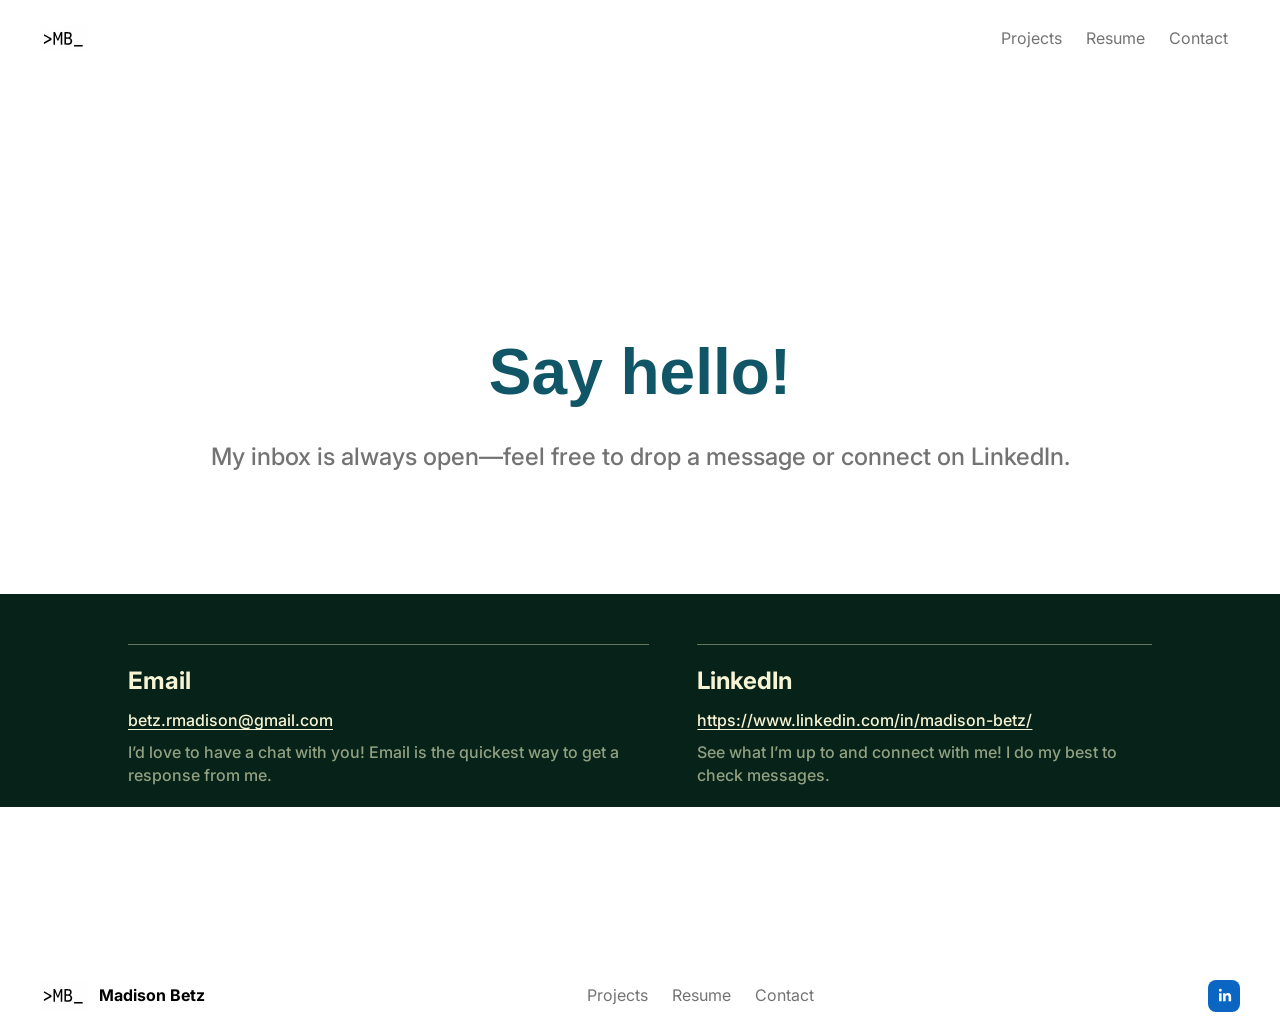
==== pages/contact.html @ 214e99af "clean up, functional site" ====
<!DOCTYPE html>
<html lang="en">

<head>
    <meta charset="UTF-8">
    <meta name="viewport" content="width=device-width, initial-scale=1.0">
    <meta name="description" content="Madison Betz contact information and LinkedIn profile.">
    <title>Madison Betz | Contact</title>
    <link href="https://fonts.googleapis.com/css?family=Inter&display=swap" rel="stylesheet">
    <link rel="stylesheet" href="../css/styles.css">
</head>

<body>
    <div id="site-header"></div>
    <script src="../components/site-header.js"></script>
    <div class="contact-287">

        <div class="container-294">
            <div class="hero-295">
                <div class="text-296">
                    <p class="text-297"><span class="text-rgb-16-86-102">Say hello!</span></p>
                    <p class="text-298"><span class="text-black">My inbox is always open—feel free to drop a message or
                            connect on LinkedIn.</span></p>
                </div>
            </div>

            <div class="text-row-299">
                <div class="text-block-300">
                    <div class="text-block-1-301">
                        <p class="text-302"><span class="text-rgb-247-244-213">Email</span></p>
                        <div class="contact-link-block">
                            <a href="mailto:betz.rmadison@gmail.com"
                                class="contact-link text-rgb-247-244-213">betz.rmadison@gmail.com</a>
                            <p class="contact-supporting-copy text-rgb-191-203-164">I’d love to have a chat with you!
                                Email is the quickest way to get a response from me.</p>
                        </div>
                    </div>

                    <div class="text-block-2-304">
                        <p class="text-305"><span class="text-rgb-247-244-213">LinkedIn</span></p>
                        <div class="contact-link-block">
                            <a href="https://www.linkedin.com/in/madison-betz/" target="_blank" rel="noreferrer"
                                class="contact-link text-rgb-247-244-213">https://www.linkedin.com/in/madison-betz/</a>
                            <p class="contact-supporting-copy text-rgb-191-203-164">See what I’m up to and connect with
                                me! I do my best to check messages.</p>
                        </div>
                    </div>
                </div>
            </div>


        </div>
    </div>
    <div id="site-footer"></div>
    <script src="../components/site-footer.js"></script>
</body>

</html>
---- css/styles.css ----
:root {
  --font-family-inter: 'Inter', sans-serif;
  --font-family-instrument-sans: 'Segoe UI', 'Helvetica Neue', Arial, sans-serif;
  --text-black: rgba(0, 0, 0, 0.550000011920929);
  --text-rgb-16-86-102: rgba(16, 86, 102, 1);
  --text-rgb-247-244-213: rgba(247, 244, 213, 1);
  --text-rgb-191-203-164: rgba(191, 203, 164, 0.75);
  --text-rgb-7-34-24: rgba(7, 34, 24, 0.75);
}

.site-header {
  display: flex;
  align-items: center;
  justify-content: space-between;
  width: min(1200px, calc(100% - 32px));
  margin: 0 auto;
  padding-top: 24px;
  padding-bottom: 8px;
}

.logo-link,
.brand-link,
.site-footer-brand {
  text-decoration: none;
  display: inline-flex;
  align-items: center;
}

.header-logo,
.brand-logo {
  width: 47px;
  height: 30px;
  object-fit: contain;
  display: block;
}

.site-nav,
.site-footer-nav {
  display: flex;
  align-items: center;
  gap: 24px;
  margin-right: 12px;
}

.site-nav a,
.site-footer-nav a,
.site-footer-brand {
  text-decoration: none;
  color: var(--text-black);
  font-family: var(--font-family-inter);
  font-size: 16px;
  line-height: 1.45;
}

.site-footer {
  width: 100%;
  padding: 18px 0;
}

.site-footer-inner {
  display: flex;
  align-items: center;
  justify-content: space-between;
  gap: 24px;
  width: min(1200px, calc(100% - 32px));
  margin: 0 auto;
}

.site-footer-brand {
  gap: 12px;
  font-weight: 700;
  color: #000000;
}

.site-footer-brand span {
  color: #000000;
  font-weight: 700;
}

.social-link {
  display: inline-flex;
  align-items: center;
  justify-content: center;
  width: 32px;
  height: 32px;
  border-radius: 8px;
  background: #0a66c2;
  overflow: hidden;
}

.social-link svg {
  width: 22px;
  height: 22px;
  display: block;
}

.text-black {
  color: var(--text-black);
}

.text-rgb-16-86-102 {
  color: var(--text-rgb-16-86-102);
}

.text-rgb-247-244-213 {
  color: var(--text-rgb-247-244-213);
}

.text-rgb-191-203-164 {
  color: var(--text-rgb-191-203-164);
}

.text-rgb-7-34-24 {
  color: var(--text-rgb-7-34-24);
}

/* CSS Reset */
* {
  margin: 0;
  padding: 0;
  box-sizing: border-box;
}

body {
  width: 100%;
  min-height: 100vh;
  overflow-x: hidden;
}

img {
  max-width: 100%;
  height: auto;
}

/* Prototype Links */
a.prototype-link {
  text-decoration: none;
  color: inherit;
  display: contents;
}

.logo-3 {
  flex-grow: 0;
  flex-shrink: 1;
  flex-basis: auto;
  width: 100%;
  height: auto;
}

.text-5 {
  flex-grow: 0;
  flex-shrink: 1;
  flex-basis: auto;
  text-align: center;
  font-family: var(--font-family-inter);
  font-weight: 500;
  font-size: 16px;
  letter-spacing: -0.5%;
  line-height: 145.00000476837158%;
  text-decoration: none;
  text-transform: none;
  color: var(--text-black);
}

.text-6 {
  flex-grow: 0;
  flex-shrink: 1;
  flex-basis: auto;
  text-align: center;
  font-family: var(--font-family-inter);
  font-weight: 500;
  font-size: 16px;
  letter-spacing: -0.5%;
  line-height: 145.00000476837158%;
  text-decoration: none;
  text-transform: none;
  color: var(--text-black);
}

.text-7 {
  flex-grow: 0;
  flex-shrink: 1;
  flex-basis: auto;
  text-align: center;
  font-family: var(--font-family-inter);
  font-weight: 500;
  font-size: 16px;
  letter-spacing: -0.5%;
  line-height: 145.00000476837158%;
  text-decoration: none;
  text-transform: none;
  color: var(--text-black);
}

.nav-4 {
  display: flex;
  flex-direction: row;
  justify-content: flex-start;
  align-items: center;
  gap: 32px;
  padding: 0px;
  flex-grow: 0;
  flex-shrink: 1;
  flex-basis: auto;
}

.header-1-2 {
  display: flex;
  flex-direction: row;
  justify-content: space-between;
  align-items: center;
  gap: 16px;
  padding: 24px 64px 24px 64px;
  flex-grow: 0;
  flex-shrink: 1;
  width: 100%;
}

.text-11 {
  flex-grow: 0;
  flex-shrink: 1;
  flex-basis: auto;
  text-align: center;
  font-family: var(--font-family-instrument-sans);
  font-weight: 700;
  font-size: 64px;
  letter-spacing: -2.5%;
  line-height: 110.00000238418579%;
  text-decoration: none;
  text-transform: none;
  color: var(--text-rgb-16-86-102);
}

.text-12 {
  flex-grow: 0;
  flex-shrink: 1;
  flex-basis: auto;
  text-align: center;
  font-family: var(--font-family-inter);
  font-weight: 500;
  font-size: 18px;
  letter-spacing: -0.5%;
  line-height: 145.00000476837158%;
  text-decoration: none;
  text-transform: none;
  color: var(--text-black);
}

.header-10 {
  display: flex;
  flex-direction: column;
  justify-content: flex-start;
  align-items: center;
  gap: 16px;
  padding: 0px;
  flex-grow: 0;
  flex-shrink: 1;
  flex-basis: auto;
}

.header-9 {
  display: flex;
  flex-direction: column;
  justify-content: center;
  align-items: center;
  gap: 32px;
  padding: 80px 240px 80px 240px;
  flex-grow: 0;
  flex-shrink: 1;
  flex-basis: auto;
}

.image-14 {
  flex-grow: 1;
  flex-shrink: 1;
  flex-basis: auto;
  border-radius: 16px;
  width: 100%;
  height: auto;
}

.image-13 {
  display: flex;
  flex-direction: row;
  justify-content: center;
  align-items: flex-start;
  padding: 0px 240px 40px 240px;
  flex-grow: 0;
  flex-shrink: 1;
  width: 100%;
}

.text-18 {
  flex-grow: 0;
  flex-shrink: 1;
  flex-basis: auto;
  text-align: left;
  font-family: var(--font-family-inter);
  font-weight: 700;
  font-size: 18px;
  letter-spacing: -0.5%;
  line-height: 145.00000476837158%;
  text-decoration: none;
  text-transform: none;
  color: var(--text-black);
}

.text-19 {
  flex-grow: 0;
  flex-shrink: 1;
  flex-basis: auto;
  text-align: left;
  font-family: var(--font-family-inter);
  font-weight: 500;
  font-size: 18px;
  line-height: 100%;
  text-decoration: none;
  text-transform: none;
  color: var(--text-black);
}

.text-block-17 {
  display: flex;
  flex-direction: column;
  justify-content: flex-start;
  align-items: flex-start;
  gap: 8px;
  padding: 0px;
  flex-grow: 1;
  flex-shrink: 1;
  flex-basis: auto;
  min-width: 324px;
}

.project-2-16 {
  display: flex;
  flex-direction: row;
  justify-content: flex-start;
  align-items: flex-start;
  padding: 0px;
  flex-grow: 0;
  flex-shrink: 1;
  width: 62.5%;
}

.text-22 {
  flex-grow: 0;
  flex-shrink: 1;
  flex-basis: auto;
  text-align: left;
  font-family: var(--font-family-inter);
  font-weight: 700;
  font-size: 18px;
  letter-spacing: -0.5%;
  line-height: 145.00000476837158%;
  text-decoration: none;
  text-transform: none;
  color: var(--text-black);
}

.text-23 {
  flex-grow: 0;
  flex-shrink: 1;
  flex-basis: auto;
  text-align: left;
  font-family: var(--font-family-inter);
  font-weight: 500;
  font-size: 18px;
  line-height: 100%;
  text-decoration: none;
  text-transform: none;
  color: var(--text-black);
}

.text-block-21 {
  display: flex;
  flex-direction: column;
  justify-content: flex-start;
  align-items: flex-start;
  gap: 8px;
  padding: 0px;
  flex-grow: 1;
  flex-shrink: 1;
  flex-basis: auto;
  min-width: 324px;
}

.project-3-20 {
  display: flex;
  flex-direction: row;
  justify-content: flex-start;
  align-items: flex-start;
  padding: 0px;
  flex-grow: 0;
  flex-shrink: 1;
  width: 62.5%;
}

.experience-15 {
  display: flex;
  flex-direction: column;
  justify-content: flex-start;
  align-items: center;
  gap: 20px;
  padding: 0px 240px 120px 240px;
  flex-grow: 0;
  flex-shrink: 1;
  width: 100%;
}

.text-27 {
  flex-grow: 0;
  flex-shrink: 1;
  flex-basis: auto;
  text-align: left;
  font-family: var(--font-family-inter);
  font-weight: 700;
  font-size: 24px;
  letter-spacing: -2%;
  line-height: 120.00000476837158%;
  text-decoration: none;
  text-transform: none;
  color: var(--text-black);
}

.text-28 {
  flex-grow: 0;
  flex-shrink: 1;
  flex-basis: auto;
  text-align: left;
  font-family: var(--font-family-inter);
  font-weight: 500;
  font-size: 18px;
  letter-spacing: -0.5%;
  line-height: 145.00000476837158%;
  text-decoration: none;
  text-transform: none;
  color: var(--text-black);
}

.paragraph-26 {
  display: flex;
  flex-direction: column;
  justify-content: flex-start;
  align-items: flex-start;
  gap: 16px;
  padding: 0px;
  flex-grow: 0;
  flex-shrink: 1;
  flex-basis: auto;
}

.text-30 {
  flex-grow: 0;
  flex-shrink: 1;
  flex-basis: auto;
  text-align: left;
  font-family: var(--font-family-inter);
  font-weight: 700;
  font-size: 24px;
  letter-spacing: -2%;
  line-height: 120.00000476837158%;
  text-decoration: none;
  text-transform: none;
  color: var(--text-black);
}

.text-31 {
  flex-grow: 0;
  flex-shrink: 1;
  flex-basis: auto;
  text-align: left;
  font-family: var(--font-family-inter);
  font-weight: 500;
  font-size: 18px;
  letter-spacing: -0.5%;
  line-height: 145.00000476837158%;
  text-decoration: none;
  text-transform: none;
  color: var(--text-black);
}

.paragraph-29 {
  display: flex;
  flex-direction: column;
  justify-content: flex-start;
  align-items: flex-start;
  gap: 16px;
  padding: 0px;
  flex-grow: 0;
  flex-shrink: 1;
  flex-basis: auto;
}

.text-33 {
  flex-grow: 0;
  flex-shrink: 1;
  flex-basis: auto;
  text-align: left;
  font-family: var(--font-family-inter);
  font-weight: 700;
  font-size: 24px;
  letter-spacing: -2%;
  line-height: 120.00000476837158%;
  text-decoration: none;
  text-transform: none;
  color: var(--text-black);
}

.text-34 {
  flex-grow: 0;
  flex-shrink: 1;
  flex-basis: auto;
  text-align: left;
  font-family: var(--font-family-inter);
  font-weight: 500;
  font-size: 18px;
  letter-spacing: -0.5%;
  line-height: 145.00000476837158%;
  text-decoration: none;
  text-transform: none;
  color: var(--text-black);
}

.paragraph-32 {
  display: flex;
  flex-direction: column;
  justify-content: flex-start;
  align-items: flex-start;
  gap: 16px;
  padding: 0px;
  flex-grow: 0;
  flex-shrink: 1;
  flex-basis: auto;
}

.wrapper-25 {
  display: flex;
  flex-direction: column;
  justify-content: flex-start;
  align-items: flex-start;
  gap: 48px;
  padding: 0px;
  flex-grow: 1;
  flex-shrink: 1;
  flex-basis: auto;
}

.text-block-1-24 {
  display: flex;
  flex-direction: row;
  justify-content: center;
  align-items: flex-start;
  padding: 20px 240px 80px 240px;
  flex-grow: 0;
  flex-shrink: 1;
  width: 100%;
}

.image-3-38 {
  flex-grow: 0;
  flex-shrink: 1;
  flex-basis: auto;
  width: 100%;
  height: auto;
}

.text-39 {
  flex-grow: 0;
  flex-shrink: 1;
  flex-basis: auto;
  text-align: center;
  font-family: var(--font-family-inter);
  font-weight: 700;
  font-size: 20px;
  letter-spacing: -2%;
  line-height: 145.00000476837158%;
  text-decoration: none;
  text-transform: none;
  color: var(--text-black);
}

.company-37 {
  display: flex;
  flex-direction: row;
  justify-content: flex-start;
  align-items: center;
  gap: 8px;
  padding: 0px;
  flex-grow: 0;
  flex-shrink: 1;
  flex-basis: auto;
}

.text-41 {
  flex-grow: 0;
  flex-shrink: 1;
  flex-basis: auto;
  text-align: left;
  font-family: var(--font-family-inter);
  font-weight: 500;
  font-size: 16px;
  letter-spacing: -0.5%;
  line-height: 145.00000476837158%;
  text-decoration: none;
  text-transform: none;
  color: var(--text-black);
}

.text-42 {
  flex-grow: 0;
  flex-shrink: 1;
  flex-basis: auto;
  text-align: left;
  font-family: var(--font-family-inter);
  font-weight: 500;
  font-size: 16px;
  letter-spacing: -0.5%;
  line-height: 145.00000476837158%;
  text-decoration: none;
  text-transform: none;
  color: var(--text-black);
}

.text-43 {
  flex-grow: 0;
  flex-shrink: 1;
  flex-basis: auto;
  text-align: left;
  font-family: var(--font-family-inter);
  font-weight: 500;
  font-size: 16px;
  letter-spacing: -0.5%;
  line-height: 145.00000476837158%;
  text-decoration: none;
  text-transform: none;
  color: var(--text-black);
}

.nav-40 {
  display: flex;
  flex-direction: row;
  justify-content: flex-start;
  align-items: flex-start;
  gap: 32px;
  padding: 0px;
  flex-grow: 0;
  flex-shrink: 1;
  flex-basis: auto;
}

.text-36 {
  display: flex;
  flex-direction: row;
  justify-content: center;
  align-items: center;
  gap: 32px;
  padding: 0px;
  flex-grow: 0;
  flex-shrink: 1;
  flex-basis: auto;
}

.vector-46 {
  flex-grow: 0;
  flex-shrink: 1;
  flex-basis: auto;
  border: none;
  outline: none;
}

.social-link-2-45 {
  flex-grow: 0;
  flex-shrink: 1;
  flex-basis: auto;
}

.social-links-44 {
  display: flex;
  flex-direction: row;
  justify-content: flex-start;
  align-items: center;
  gap: 24px;
  padding: 0px;
  flex-grow: 0;
  flex-shrink: 1;
  flex-basis: auto;
}

.footer-1-35 {
  display: flex;
  flex-direction: row;
  justify-content: space-between;
  align-items: center;
  gap: 120px;
  padding: 64px;
  flex-grow: 0;
  flex-shrink: 1;
  width: 100%;
  border-top: 1px solid rgba(0, 0, 0, 0.10000000149011612);
}

.container-8 {
  display: flex;
  flex-direction: column;
  justify-content: flex-start;
  align-items: flex-start;
  padding: 0px;
  flex-grow: 0;
  flex-shrink: 1;
  flex-basis: auto;
  background-color: rgba(255, 255, 255, 1);
}

.pixel-park-1 {
  @media (max-width: 1440px) {
    .pixel-park-1 {
      padding-left: 24px;
      padding-right: 24px;
    }
  }

  @media (max-width: 768px) {
    .pixel-park-1 {
      padding-left: 16px;
      padding-right: 16px;
    }
  }

  display: flex;
  flex-direction: column;
  justify-content: center;
  align-items: center;
  padding: 0px;
  width: 100%;
  min-height: 100vh;
  margin: 0 auto;
  max-width: 1280px;
  flex-grow: 0;
  flex-shrink: 1;
  flex-basis: auto;
  background-color: rgba(255, 255, 255, 1);
}

.logo-49 {
  flex-grow: 0;
  flex-shrink: 1;
  flex-basis: auto;
  width: 100%;
  height: auto;
}

.text-51 {
  flex-grow: 0;
  flex-shrink: 1;
  flex-basis: auto;
  text-align: center;
  font-family: var(--font-family-inter);
  font-weight: 500;
  font-size: 16px;
  letter-spacing: -0.5%;
  line-height: 145.00000476837158%;
  text-decoration: none;
  text-transform: none;
  color: var(--text-black);
}

.text-52 {
  flex-grow: 0;
  flex-shrink: 1;
  flex-basis: auto;
  text-align: center;
  font-family: var(--font-family-inter);
  font-weight: 500;
  font-size: 16px;
  letter-spacing: -0.5%;
  line-height: 145.00000476837158%;
  text-decoration: none;
  text-transform: none;
  color: var(--text-black);
}

.text-53 {
  flex-grow: 0;
  flex-shrink: 1;
  flex-basis: auto;
  text-align: center;
  font-family: var(--font-family-inter);
  font-weight: 500;
  font-size: 16px;
  letter-spacing: -0.5%;
  line-height: 145.00000476837158%;
  text-decoration: none;
  text-transform: none;
  color: var(--text-black);
}

.nav-50 {
  display: flex;
  flex-direction: row;
  justify-content: flex-start;
  align-items: center;
  gap: 32px;
  padding: 0px;
  flex-grow: 0;
  flex-shrink: 1;
  flex-basis: auto;
}

.header-1-48 {
  display: flex;
  flex-direction: row;
  justify-content: space-between;
  align-items: center;
  gap: 16px;
  padding: 24px 64px 24px 64px;
  flex-grow: 0;
  flex-shrink: 1;
  width: 100%;
}

.text-57 {
  flex-grow: 0;
  flex-shrink: 1;
  flex-basis: auto;
  text-align: center;
  font-family: var(--font-family-instrument-sans);
  font-weight: 700;
  font-size: 64px;
  letter-spacing: -2.5%;
  line-height: 110.00000238418579%;
  text-decoration: none;
  text-transform: none;
  color: var(--text-rgb-16-86-102);
}

.text-58 {
  flex-grow: 0;
  flex-shrink: 1;
  flex-basis: auto;
  text-align: center;
  font-family: var(--font-family-inter);
  font-weight: 500;
  font-size: 18px;
  letter-spacing: -0.5%;
  line-height: 145.00000476837158%;
  text-decoration: none;
  text-transform: none;
  color: var(--text-black);
}

.header-56 {
  display: flex;
  flex-direction: column;
  justify-content: flex-start;
  align-items: center;
  gap: 16px;
  padding: 0px;
  flex-grow: 0;
  flex-shrink: 1;
  flex-basis: auto;
}

.header-55 {
  display: flex;
  flex-direction: column;
  justify-content: center;
  align-items: center;
  gap: 32px;
  padding: 80px 240px 80px 240px;
  flex-grow: 0;
  flex-shrink: 1;
  flex-basis: auto;
}

.image-60 {
  flex-grow: 1;
  flex-shrink: 1;
  flex-basis: auto;
  border-radius: 16px;
  width: 100%;
  height: auto;
}

.image-59 {
  display: flex;
  flex-direction: row;
  justify-content: center;
  align-items: flex-start;
  padding: 0px 240px 40px 240px;
  flex-grow: 0;
  flex-shrink: 1;
  width: 100%;
}

.text-64 {
  flex-grow: 0;
  flex-shrink: 1;
  flex-basis: auto;
  text-align: left;
  font-family: var(--font-family-inter);
  font-weight: 700;
  font-size: 18px;
  letter-spacing: -0.5%;
  line-height: 145.00000476837158%;
  text-decoration: none;
  text-transform: none;
  color: var(--text-black);
}

.text-65 {
  flex-grow: 0;
  flex-shrink: 1;
  flex-basis: auto;
  text-align: left;
  font-family: var(--font-family-inter);
  font-weight: 500;
  font-size: 18px;
  line-height: 100%;
  text-decoration: none;
  text-transform: none;
  color: var(--text-black);
}

.text-block-63 {
  display: flex;
  flex-direction: column;
  justify-content: flex-start;
  align-items: flex-start;
  gap: 8px;
  padding: 0px;
  flex-grow: 1;
  flex-shrink: 1;
  flex-basis: auto;
  min-width: 324px;
}

.project-2-62 {
  display: flex;
  flex-direction: row;
  justify-content: flex-start;
  align-items: flex-start;
  padding: 0px;
  flex-grow: 0;
  flex-shrink: 1;
  width: 62.5%;
}

.text-68 {
  flex-grow: 0;
  flex-shrink: 1;
  flex-basis: auto;
  text-align: left;
  font-family: var(--font-family-inter);
  font-weight: 700;
  font-size: 18px;
  letter-spacing: -0.5%;
  line-height: 145.00000476837158%;
  text-decoration: none;
  text-transform: none;
  color: var(--text-black);
}

.text-69 {
  flex-grow: 0;
  flex-shrink: 1;
  flex-basis: auto;
  text-align: left;
  font-family: var(--font-family-inter);
  font-weight: 500;
  font-size: 18px;
  line-height: 100%;
  text-decoration: underline;
  text-transform: none;
  color: var(--text-black);
}

.text-block-67 {
  display: flex;
  flex-direction: column;
  justify-content: flex-start;
  align-items: flex-start;
  gap: 8px;
  padding: 0px;
  flex-grow: 1;
  flex-shrink: 1;
  flex-basis: auto;
  min-width: 324px;
}

.project-3-66 {
  display: flex;
  flex-direction: row;
  justify-content: flex-start;
  align-items: flex-start;
  padding: 0px;
  flex-grow: 0;
  flex-shrink: 1;
  width: 62.5%;
}

.experience-61 {
  display: flex;
  flex-direction: column;
  justify-content: flex-start;
  align-items: center;
  gap: 20px;
  padding: 0px 240px 120px 240px;
  flex-grow: 0;
  flex-shrink: 1;
  width: 100%;
}

.text-73 {
  flex-grow: 0;
  flex-shrink: 1;
  flex-basis: auto;
  text-align: left;
  font-family: var(--font-family-inter);
  font-weight: 700;
  font-size: 24px;
  letter-spacing: -2%;
  line-height: 120.00000476837158%;
  text-decoration: none;
  text-transform: none;
  color: var(--text-black);
}

.text-74 {
  flex-grow: 0;
  flex-shrink: 1;
  flex-basis: auto;
  text-align: left;
  font-family: var(--font-family-inter);
  font-weight: 500;
  font-size: 18px;
  letter-spacing: -0.5%;
  line-height: 145.00000476837158%;
  text-decoration: none;
  text-transform: none;
  color: var(--text-black);
}

.paragraph-72 {
  display: flex;
  flex-direction: column;
  justify-content: flex-start;
  align-items: flex-start;
  gap: 16px;
  padding: 0px;
  flex-grow: 0;
  flex-shrink: 1;
  flex-basis: auto;
}

.text-76 {
  flex-grow: 0;
  flex-shrink: 1;
  flex-basis: auto;
  text-align: left;
  font-family: var(--font-family-inter);
  font-weight: 700;
  font-size: 24px;
  letter-spacing: -2%;
  line-height: 120.00000476837158%;
  text-decoration: none;
  text-transform: none;
  color: var(--text-black);
}

.text-77 {
  flex-grow: 0;
  flex-shrink: 1;
  flex-basis: auto;
  text-align: left;
  font-family: var(--font-family-inter);
  font-weight: 500;
  font-size: 18px;
  letter-spacing: -0.5%;
  line-height: 145.00000476837158%;
  text-decoration: none;
  text-transform: none;
  color: var(--text-black);
}

.paragraph-75 {
  display: flex;
  flex-direction: column;
  justify-content: flex-start;
  align-items: flex-start;
  gap: 16px;
  padding: 0px;
  flex-grow: 0;
  flex-shrink: 1;
  flex-basis: auto;
}

.text-79 {
  flex-grow: 0;
  flex-shrink: 1;
  flex-basis: auto;
  text-align: left;
  font-family: var(--font-family-inter);
  font-weight: 700;
  font-size: 24px;
  letter-spacing: -2%;
  line-height: 120.00000476837158%;
  text-decoration: none;
  text-transform: none;
  color: var(--text-black);
}

.text-80 {
  flex-grow: 0;
  flex-shrink: 1;
  flex-basis: auto;
  text-align: left;
  font-family: var(--font-family-inter);
  font-weight: 500;
  font-size: 18px;
  letter-spacing: -0.5%;
  line-height: 145.00000476837158%;
  text-decoration: none;
  text-transform: none;
  color: var(--text-black);
}

.paragraph-78 {
  display: flex;
  flex-direction: column;
  justify-content: flex-start;
  align-items: flex-start;
  gap: 16px;
  padding: 0px;
  flex-grow: 0;
  flex-shrink: 1;
  flex-basis: auto;
}

.wrapper-71 {
  display: flex;
  flex-direction: column;
  justify-content: flex-start;
  align-items: flex-start;
  gap: 48px;
  padding: 0px;
  flex-grow: 1;
  flex-shrink: 1;
  flex-basis: auto;
}

.text-block-1-70 {
  display: flex;
  flex-direction: row;
  justify-content: center;
  align-items: flex-start;
  padding: 20px 240px 80px 240px;
  flex-grow: 0;
  flex-shrink: 1;
  width: 100%;
}

.image-3-84 {
  flex-grow: 0;
  flex-shrink: 1;
  flex-basis: auto;
  width: 100%;
  height: auto;
}

.text-85 {
  flex-grow: 0;
  flex-shrink: 1;
  flex-basis: auto;
  text-align: center;
  font-family: var(--font-family-inter);
  font-weight: 700;
  font-size: 20px;
  letter-spacing: -2%;
  line-height: 145.00000476837158%;
  text-decoration: none;
  text-transform: none;
  color: var(--text-black);
}

.company-83 {
  display: flex;
  flex-direction: row;
  justify-content: flex-start;
  align-items: center;
  gap: 8px;
  padding: 0px;
  flex-grow: 0;
  flex-shrink: 1;
  flex-basis: auto;
}

.text-87 {
  flex-grow: 0;
  flex-shrink: 1;
  flex-basis: auto;
  text-align: left;
  font-family: var(--font-family-inter);
  font-weight: 500;
  font-size: 16px;
  letter-spacing: -0.5%;
  line-height: 145.00000476837158%;
  text-decoration: none;
  text-transform: none;
  color: var(--text-black);
}

.text-88 {
  flex-grow: 0;
  flex-shrink: 1;
  flex-basis: auto;
  text-align: left;
  font-family: var(--font-family-inter);
  font-weight: 500;
  font-size: 16px;
  letter-spacing: -0.5%;
  line-height: 145.00000476837158%;
  text-decoration: none;
  text-transform: none;
  color: var(--text-black);
}

.text-89 {
  flex-grow: 0;
  flex-shrink: 1;
  flex-basis: auto;
  text-align: left;
  font-family: var(--font-family-inter);
  font-weight: 500;
  font-size: 16px;
  letter-spacing: -0.5%;
  line-height: 145.00000476837158%;
  text-decoration: none;
  text-transform: none;
  color: var(--text-black);
}

.nav-86 {
  display: flex;
  flex-direction: row;
  justify-content: flex-start;
  align-items: flex-start;
  gap: 32px;
  padding: 0px;
  flex-grow: 0;
  flex-shrink: 1;
  flex-basis: auto;
}

.text-82 {
  display: flex;
  flex-direction: row;
  justify-content: center;
  align-items: center;
  gap: 32px;
  padding: 0px;
  flex-grow: 0;
  flex-shrink: 1;
  flex-basis: auto;
}

.vector-92 {
  flex-grow: 0;
  flex-shrink: 1;
  flex-basis: auto;
  border: none;
  outline: none;
}

.social-link-2-91 {
  flex-grow: 0;
  flex-shrink: 1;
  flex-basis: auto;
}

.social-links-90 {
  display: flex;
  flex-direction: row;
  justify-content: flex-start;
  align-items: center;
  gap: 24px;
  padding: 0px;
  flex-grow: 0;
  flex-shrink: 1;
  flex-basis: auto;
}

.footer-1-81 {
  display: flex;
  flex-direction: row;
  justify-content: space-between;
  align-items: center;
  gap: 120px;
  padding: 64px;
  flex-grow: 0;
  flex-shrink: 1;
  width: 100%;
  border-top: 1px solid rgba(0, 0, 0, 0.10000000149011612);
}

.container-54 {
  display: flex;
  flex-direction: column;
  justify-content: flex-start;
  align-items: flex-start;
  padding: 0px;
  flex-grow: 0;
  flex-shrink: 1;
  flex-basis: auto;
  background-color: rgba(255, 255, 255, 1);
}

.pac-man-47 {
  @media (max-width: 1440px) {
    .pac-man-47 {
      padding-left: 24px;
      padding-right: 24px;
    }
  }

  @media (max-width: 768px) {
    .pac-man-47 {
      padding-left: 16px;
      padding-right: 16px;
    }
  }

  display: flex;
  flex-direction: column;
  justify-content: center;
  align-items: center;
  padding: 0px;
  width: 100%;
  min-height: 100vh;
  margin: 0 auto;
  max-width: 1280px;
  flex-grow: 0;
  flex-shrink: 1;
  flex-basis: auto;
  background-color: rgba(255, 255, 255, 1);
}

.logo-96 {
  flex-grow: 0;
  flex-shrink: 1;
  flex-basis: auto;
  width: 100%;
  height: auto;
}

.text-98 {
  flex-grow: 0;
  flex-shrink: 1;
  flex-basis: auto;
  text-align: center;
  font-family: var(--font-family-inter);
  font-weight: 500;
  font-size: 16px;
  letter-spacing: -0.5%;
  line-height: 145.00000476837158%;
  text-decoration: none;
  text-transform: none;
  color: var(--text-black);
}

.text-99 {
  flex-grow: 0;
  flex-shrink: 1;
  flex-basis: auto;
  text-align: center;
  font-family: var(--font-family-inter);
  font-weight: 500;
  font-size: 16px;
  letter-spacing: -0.5%;
  line-height: 145.00000476837158%;
  text-decoration: none;
  text-transform: none;
  color: var(--text-black);
}

.text-100 {
  flex-grow: 0;
  flex-shrink: 1;
  flex-basis: auto;
  text-align: center;
  font-family: var(--font-family-inter);
  font-weight: 500;
  font-size: 16px;
  letter-spacing: -0.5%;
  line-height: 145.00000476837158%;
  text-decoration: none;
  text-transform: none;
  color: var(--text-black);
}

.nav-97 {
  display: flex;
  flex-direction: row;
  justify-content: flex-start;
  align-items: center;
  gap: 32px;
  padding: 0px;
  flex-grow: 0;
  flex-shrink: 1;
  flex-basis: auto;
}

.header-1-95 {
  display: flex;
  flex-direction: row;
  justify-content: space-between;
  align-items: center;
  gap: 16px;
  padding: 24px 64px 24px 64px;
  flex-grow: 0;
  flex-shrink: 1;
  width: 100%;
}

.text-103 {
  flex-grow: 0;
  flex-shrink: 1;
  flex-basis: auto;
  text-align: center;
  font-family: var(--font-family-instrument-sans);
  font-weight: 700;
  font-size: 64px;
  letter-spacing: -2.5%;
  line-height: 110.00000238418579%;
  text-decoration: none;
  text-transform: none;
  color: var(--text-rgb-16-86-102);
}

.text-104 {
  flex-grow: 0;
  flex-shrink: 1;
  flex-basis: auto;
  text-align: center;
  font-family: var(--font-family-inter);
  font-weight: 500;
  font-size: 18px;
  letter-spacing: -0.5%;
  line-height: 145.00000476837158%;
  text-decoration: none;
  text-transform: none;
  color: var(--text-black);
}

.header-102 {
  display: flex;
  flex-direction: column;
  justify-content: flex-start;
  align-items: center;
  gap: 16px;
  padding: 0px;
  flex-grow: 0;
  flex-shrink: 1;
  flex-basis: auto;
}

.header-101 {
  display: flex;
  flex-direction: column;
  justify-content: center;
  align-items: center;
  gap: 32px;
  padding: 80px 240px 80px 240px;
  flex-grow: 0;
  flex-shrink: 1;
  flex-basis: auto;
}

.image-106 {
  flex-grow: 1;
  flex-shrink: 1;
  flex-basis: auto;
  border-radius: 16px;
  width: 100%;
  height: auto;
}

.image-105 {
  display: flex;
  flex-direction: row;
  justify-content: center;
  align-items: flex-start;
  padding: 0px 240px 40px 240px;
  flex-grow: 0;
  flex-shrink: 1;
  width: 100%;
}

.text-110 {
  flex-grow: 0;
  flex-shrink: 1;
  flex-basis: auto;
  text-align: left;
  font-family: var(--font-family-inter);
  font-weight: 700;
  font-size: 18px;
  letter-spacing: -0.5%;
  line-height: 145.00000476837158%;
  text-decoration: none;
  text-transform: none;
  color: var(--text-black);
}

.text-111 {
  flex-grow: 0;
  flex-shrink: 1;
  flex-basis: auto;
  text-align: left;
  font-family: var(--font-family-inter);
  font-weight: 500;
  font-size: 18px;
  line-height: 100%;
  text-decoration: none;
  text-transform: none;
  color: var(--text-black);
}

.text-block-109 {
  display: flex;
  flex-direction: column;
  justify-content: flex-start;
  align-items: flex-start;
  gap: 8px;
  padding: 0px;
  flex-grow: 1;
  flex-shrink: 1;
  flex-basis: auto;
  min-width: 324px;
}

.project-2-108 {
  display: flex;
  flex-direction: row;
  justify-content: flex-start;
  align-items: flex-start;
  padding: 0px;
  flex-grow: 0;
  flex-shrink: 1;
  width: 62.5%;
}

.text-114 {
  flex-grow: 0;
  flex-shrink: 1;
  flex-basis: auto;
  text-align: left;
  font-family: var(--font-family-inter);
  font-weight: 700;
  font-size: 18px;
  letter-spacing: -0.5%;
  line-height: 145.00000476837158%;
  text-decoration: none;
  text-transform: none;
  color: var(--text-black);
}

.text-115 {
  flex-grow: 0;
  flex-shrink: 1;
  flex-basis: auto;
  text-align: left;
  font-family: var(--font-family-inter);
  font-weight: 500;
  font-size: 18px;
  line-height: 100%;
  text-decoration: none;
  text-transform: none;
  color: var(--text-black);
}

.text-block-113 {
  display: flex;
  flex-direction: column;
  justify-content: flex-start;
  align-items: flex-start;
  gap: 8px;
  padding: 0px;
  flex-grow: 1;
  flex-shrink: 1;
  flex-basis: auto;
  min-width: 324px;
}

.project-3-112 {
  display: flex;
  flex-direction: row;
  justify-content: flex-start;
  align-items: flex-start;
  padding: 0px;
  flex-grow: 0;
  flex-shrink: 1;
  width: 62.5%;
}

.experience-107 {
  display: flex;
  flex-direction: column;
  justify-content: flex-start;
  align-items: center;
  gap: 20px;
  padding: 0px 240px 120px 240px;
  flex-grow: 0;
  flex-shrink: 1;
  width: 100%;
}

.text-117 {
  flex-grow: 0;
  flex-shrink: 1;
  flex-basis: auto;
  text-align: center;
  font-family: var(--font-family-inter);
  font-weight: 700;
  font-size: 48px;
  letter-spacing: -2%;
  line-height: 129.99999523162842%;
  text-decoration: none;
  text-transform: none;
  color: var(--text-black);
}

.quote-116 {
  display: flex;
  flex-direction: column;
  justify-content: center;
  align-items: center;
  gap: 48px;
  padding: 80px 240px 80px 240px;
  flex-grow: 0;
  flex-shrink: 1;
  width: 100%;
}

.text-121 {
  flex-grow: 0;
  flex-shrink: 1;
  flex-basis: auto;
  text-align: left;
  font-family: var(--font-family-inter);
  font-weight: 700;
  font-size: 24px;
  letter-spacing: -2%;
  line-height: 120.00000476837158%;
  text-decoration: none;
  text-transform: none;
  color: var(--text-black);
}

.text-122 {
  flex-grow: 0;
  flex-shrink: 1;
  flex-basis: auto;
  text-align: left;
  font-family: var(--font-family-inter);
  font-weight: 500;
  font-size: 18px;
  letter-spacing: -0.5%;
  line-height: 145.00000476837158%;
  text-decoration: none;
  text-transform: none;
  color: var(--text-black);
}

.paragraph-120 {
  display: flex;
  flex-direction: column;
  justify-content: flex-start;
  align-items: flex-start;
  gap: 16px;
  padding: 0px;
  flex-grow: 0;
  flex-shrink: 1;
  flex-basis: auto;
}

.text-124 {
  flex-grow: 0;
  flex-shrink: 1;
  flex-basis: auto;
  text-align: left;
  font-family: var(--font-family-inter);
  font-weight: 700;
  font-size: 24px;
  letter-spacing: -2%;
  line-height: 120.00000476837158%;
  text-decoration: none;
  text-transform: none;
  color: var(--text-black);
}

.text-125 {
  flex-grow: 0;
  flex-shrink: 1;
  flex-basis: auto;
  text-align: left;
  font-family: var(--font-family-inter);
  font-weight: 500;
  font-size: 18px;
  letter-spacing: -0.5%;
  line-height: 145.00000476837158%;
  text-decoration: none;
  text-transform: none;
  color: var(--text-black);
}

.paragraph-123 {
  display: flex;
  flex-direction: column;
  justify-content: flex-start;
  align-items: flex-start;
  gap: 16px;
  padding: 0px;
  flex-grow: 0;
  flex-shrink: 1;
  flex-basis: auto;
}

.text-127 {
  flex-grow: 0;
  flex-shrink: 1;
  flex-basis: auto;
  text-align: left;
  font-family: var(--font-family-inter);
  font-weight: 700;
  font-size: 24px;
  letter-spacing: -2%;
  line-height: 120.00000476837158%;
  text-decoration: none;
  text-transform: none;
  color: var(--text-black);
}

.text-128 {
  flex-grow: 0;
  flex-shrink: 1;
  flex-basis: auto;
  text-align: left;
  font-family: var(--font-family-inter);
  font-weight: 500;
  font-size: 18px;
  letter-spacing: -0.5%;
  line-height: 145.00000476837158%;
  text-decoration: none;
  text-transform: none;
  color: var(--text-black);
}

.paragraph-126 {
  display: flex;
  flex-direction: column;
  justify-content: flex-start;
  align-items: flex-start;
  gap: 16px;
  padding: 0px;
  flex-grow: 0;
  flex-shrink: 1;
  flex-basis: auto;
}

.wrapper-119 {
  display: flex;
  flex-direction: column;
  justify-content: flex-start;
  align-items: flex-start;
  gap: 48px;
  padding: 0px;
  flex-grow: 1;
  flex-shrink: 1;
  flex-basis: auto;
}

.text-block-1-118 {
  display: flex;
  flex-direction: row;
  justify-content: center;
  align-items: flex-start;
  padding: 20px 240px 80px 240px;
  flex-grow: 0;
  flex-shrink: 1;
  width: 100%;
}

.image-3-132 {
  flex-grow: 0;
  flex-shrink: 1;
  flex-basis: auto;
  width: 100%;
  height: auto;
}

.text-133 {
  flex-grow: 0;
  flex-shrink: 1;
  flex-basis: auto;
  text-align: center;
  font-family: var(--font-family-inter);
  font-weight: 700;
  font-size: 20px;
  letter-spacing: -2%;
  line-height: 145.00000476837158%;
  text-decoration: none;
  text-transform: none;
  color: var(--text-black);
}

.company-131 {
  display: flex;
  flex-direction: row;
  justify-content: flex-start;
  align-items: center;
  gap: 8px;
  padding: 0px;
  flex-grow: 0;
  flex-shrink: 1;
  flex-basis: auto;
}

.text-135 {
  flex-grow: 0;
  flex-shrink: 1;
  flex-basis: auto;
  text-align: left;
  font-family: var(--font-family-inter);
  font-weight: 500;
  font-size: 16px;
  letter-spacing: -0.5%;
  line-height: 145.00000476837158%;
  text-decoration: none;
  text-transform: none;
  color: var(--text-black);
}

.text-136 {
  flex-grow: 0;
  flex-shrink: 1;
  flex-basis: auto;
  text-align: left;
  font-family: var(--font-family-inter);
  font-weight: 500;
  font-size: 16px;
  letter-spacing: -0.5%;
  line-height: 145.00000476837158%;
  text-decoration: none;
  text-transform: none;
  color: var(--text-black);
}

.text-137 {
  flex-grow: 0;
  flex-shrink: 1;
  flex-basis: auto;
  text-align: left;
  font-family: var(--font-family-inter);
  font-weight: 500;
  font-size: 16px;
  letter-spacing: -0.5%;
  line-height: 145.00000476837158%;
  text-decoration: none;
  text-transform: none;
  color: var(--text-black);
}

.nav-134 {
  display: flex;
  flex-direction: row;
  justify-content: flex-start;
  align-items: flex-start;
  gap: 32px;
  padding: 0px;
  flex-grow: 0;
  flex-shrink: 1;
  flex-basis: auto;
}

.text-130 {
  display: flex;
  flex-direction: row;
  justify-content: center;
  align-items: center;
  gap: 32px;
  padding: 0px;
  flex-grow: 0;
  flex-shrink: 1;
  flex-basis: auto;
}

.vector-140 {
  flex-grow: 0;
  flex-shrink: 1;
  flex-basis: auto;
  border: none;
  outline: none;
}

.social-link-2-139 {
  flex-grow: 0;
  flex-shrink: 1;
  flex-basis: auto;
}

.social-links-138 {
  display: flex;
  flex-direction: row;
  justify-content: flex-start;
  align-items: center;
  gap: 24px;
  padding: 0px;
  flex-grow: 0;
  flex-shrink: 1;
  flex-basis: auto;
}

.footer-1-129 {
  display: flex;
  flex-direction: row;
  justify-content: space-between;
  align-items: center;
  gap: 120px;
  padding: 64px;
  flex-grow: 0;
  flex-shrink: 1;
  width: 100%;
  border-top: 1px solid rgba(0, 0, 0, 0.10000000149011612);
}

.container-94 {
  display: flex;
  flex-direction: column;
  justify-content: flex-start;
  align-items: flex-start;
  padding: 0px;
  flex-grow: 0;
  flex-shrink: 1;
  flex-basis: auto;
  background-color: rgba(255, 255, 255, 1);
}

.rcas-93 {
  @media (max-width: 1440px) {
    .rcas-93 {
      padding-left: 24px;
      padding-right: 24px;
    }
  }

  @media (max-width: 768px) {
    .rcas-93 {
      padding-left: 16px;
      padding-right: 16px;
    }
  }

  display: flex;
  flex-direction: column;
  justify-content: center;
  align-items: center;
  padding: 0px;
  width: 100%;
  min-height: 100vh;
  margin: 0 auto;
  max-width: 1280px;
  flex-grow: 0;
  flex-shrink: 1;
  flex-basis: auto;
  background-color: rgba(255, 255, 255, 1);
}

.logo-144 {
  flex-grow: 0;
  flex-shrink: 1;
  flex-basis: auto;
  width: 100%;
  height: auto;
}

.text-146 {
  flex-grow: 0;
  flex-shrink: 1;
  flex-basis: auto;
  text-align: center;
  font-family: var(--font-family-inter);
  font-weight: 500;
  font-size: 16px;
  letter-spacing: -0.5%;
  line-height: 145.00000476837158%;
  text-decoration: none;
  text-transform: none;
  color: var(--text-black);
}

.text-147 {
  flex-grow: 0;
  flex-shrink: 1;
  flex-basis: auto;
  text-align: center;
  font-family: var(--font-family-inter);
  font-weight: 500;
  font-size: 16px;
  letter-spacing: -0.5%;
  line-height: 145.00000476837158%;
  text-decoration: none;
  text-transform: none;
  color: var(--text-black);
}

.text-148 {
  flex-grow: 0;
  flex-shrink: 1;
  flex-basis: auto;
  text-align: center;
  font-family: var(--font-family-inter);
  font-weight: 500;
  font-size: 16px;
  letter-spacing: -0.5%;
  line-height: 145.00000476837158%;
  text-decoration: none;
  text-transform: none;
  color: var(--text-black);
}

.nav-145 {
  display: flex;
  flex-direction: row;
  justify-content: flex-start;
  align-items: center;
  gap: 32px;
  padding: 0px;
  flex-grow: 0;
  flex-shrink: 1;
  flex-basis: auto;
}

.header-1-143 {
  display: flex;
  flex-direction: row;
  justify-content: space-between;
  align-items: center;
  gap: 16px;
  padding: 24px 64px 24px 64px;
  flex-grow: 0;
  flex-shrink: 1;
  width: 100%;
}

.text-151 {
  flex-grow: 0;
  flex-shrink: 1;
  flex-basis: auto;
  text-align: center;
  font-family: var(--font-family-instrument-sans);
  font-weight: 700;
  font-size: 64px;
  letter-spacing: -2.5%;
  line-height: 110.00000238418579%;
  text-decoration: none;
  text-transform: none;
  color: var(--text-rgb-16-86-102);
}

.text-152 {
  flex-grow: 0;
  flex-shrink: 1;
  flex-basis: auto;
  text-align: center;
  font-family: var(--font-family-inter);
  font-weight: 500;
  font-size: 18px;
  letter-spacing: -0.5%;
  line-height: 145.00000476837158%;
  text-decoration: none;
  text-transform: none;
  color: var(--text-black);
}

.header-150 {
  display: flex;
  flex-direction: column;
  justify-content: flex-start;
  align-items: center;
  gap: 16px;
  padding: 0px;
  flex-grow: 0;
  flex-shrink: 1;
  flex-basis: auto;
}

.header-149 {
  display: flex;
  flex-direction: column;
  justify-content: center;
  align-items: center;
  gap: 32px;
  padding: 80px 240px 80px 240px;
  flex-grow: 0;
  flex-shrink: 1;
  flex-basis: auto;
}

.image-154 {
  flex-grow: 1;
  flex-shrink: 1;
  flex-basis: auto;
  border-radius: 16px;
  width: 100%;
  height: auto;
}

.image-153 {
  display: flex;
  flex-direction: row;
  justify-content: center;
  align-items: flex-start;
  padding: 0px 240px 40px 240px;
  flex-grow: 0;
  flex-shrink: 1;
  width: 100%;
}

.text-158 {
  flex-grow: 0;
  flex-shrink: 1;
  flex-basis: auto;
  text-align: left;
  font-family: var(--font-family-inter);
  font-weight: 700;
  font-size: 18px;
  letter-spacing: -0.5%;
  line-height: 145.00000476837158%;
  text-decoration: none;
  text-transform: none;
  color: var(--text-black);
}

.text-159 {
  flex-grow: 0;
  flex-shrink: 1;
  flex-basis: auto;
  text-align: left;
  font-family: var(--font-family-inter);
  font-weight: 500;
  font-size: 18px;
  line-height: 100%;
  text-decoration: none;
  text-transform: none;
  color: var(--text-black);
}

.text-block-157 {
  display: flex;
  flex-direction: column;
  justify-content: flex-start;
  align-items: flex-start;
  gap: 8px;
  padding: 0px;
  flex-grow: 1;
  flex-shrink: 1;
  flex-basis: auto;
  min-width: 324px;
}

.project-2-156 {
  display: flex;
  flex-direction: row;
  justify-content: flex-start;
  align-items: flex-start;
  padding: 0px;
  flex-grow: 0;
  flex-shrink: 1;
  width: 62.5%;
}

.text-162 {
  flex-grow: 0;
  flex-shrink: 1;
  flex-basis: auto;
  text-align: left;
  font-family: var(--font-family-inter);
  font-weight: 700;
  font-size: 18px;
  letter-spacing: -0.5%;
  line-height: 145.00000476837158%;
  text-decoration: none;
  text-transform: none;
  color: var(--text-black);
}

.text-163 {
  flex-grow: 0;
  flex-shrink: 1;
  flex-basis: auto;
  text-align: left;
  font-family: var(--font-family-inter);
  font-weight: 500;
  font-size: 18px;
  line-height: 100%;
  text-decoration: none;
  text-transform: none;
  color: var(--text-black);
}

.text-block-161 {
  display: flex;
  flex-direction: column;
  justify-content: flex-start;
  align-items: flex-start;
  gap: 8px;
  padding: 0px;
  flex-grow: 1;
  flex-shrink: 1;
  flex-basis: auto;
  min-width: 324px;
}

.project-3-160 {
  display: flex;
  flex-direction: row;
  justify-content: flex-start;
  align-items: flex-start;
  padding: 0px;
  flex-grow: 0;
  flex-shrink: 1;
  width: 62.5%;
}

.experience-155 {
  display: flex;
  flex-direction: column;
  justify-content: flex-start;
  align-items: center;
  gap: 20px;
  padding: 0px 240px 120px 240px;
  flex-grow: 0;
  flex-shrink: 1;
  width: 100%;
}

.text-167 {
  flex-grow: 0;
  flex-shrink: 1;
  flex-basis: auto;
  text-align: left;
  font-family: var(--font-family-inter);
  font-weight: 700;
  font-size: 24px;
  letter-spacing: -2%;
  line-height: 120.00000476837158%;
  text-decoration: none;
  text-transform: none;
  color: var(--text-black);
}

.text-168 {
  flex-grow: 0;
  flex-shrink: 1;
  flex-basis: auto;
  text-align: left;
  font-family: var(--font-family-inter);
  font-weight: 500;
  font-size: 18px;
  letter-spacing: -0.5%;
  line-height: 145.00000476837158%;
  text-decoration: none;
  text-transform: none;
  color: var(--text-black);
}

.paragraph-166 {
  display: flex;
  flex-direction: column;
  justify-content: flex-start;
  align-items: flex-start;
  gap: 16px;
  padding: 0px;
  flex-grow: 0;
  flex-shrink: 1;
  flex-basis: auto;
}

.text-170 {
  flex-grow: 0;
  flex-shrink: 1;
  flex-basis: auto;
  text-align: left;
  font-family: var(--font-family-inter);
  font-weight: 700;
  font-size: 24px;
  letter-spacing: -2%;
  line-height: 120.00000476837158%;
  text-decoration: none;
  text-transform: none;
  color: var(--text-black);
}

.text-171 {
  flex-grow: 0;
  flex-shrink: 1;
  flex-basis: auto;
  text-align: left;
  font-family: var(--font-family-inter);
  font-weight: 500;
  font-size: 18px;
  letter-spacing: -0.5%;
  line-height: 145.00000476837158%;
  text-decoration: none;
  text-transform: none;
  color: var(--text-black);
}

.paragraph-169 {
  display: flex;
  flex-direction: column;
  justify-content: flex-start;
  align-items: flex-start;
  gap: 16px;
  padding: 0px;
  flex-grow: 0;
  flex-shrink: 1;
  flex-basis: auto;
}

.wrapper-165 {
  display: flex;
  flex-direction: column;
  justify-content: flex-start;
  align-items: flex-start;
  gap: 48px;
  padding: 0px;
  flex-grow: 1;
  flex-shrink: 1;
  flex-basis: auto;
}

.text-block-1-164 {
  display: flex;
  flex-direction: row;
  justify-content: center;
  align-items: flex-start;
  padding: 40px 240px 80px 240px;
  flex-grow: 0;
  flex-shrink: 1;
  width: 100%;
}

.image-3-175 {
  flex-grow: 0;
  flex-shrink: 1;
  flex-basis: auto;
  width: 100%;
  height: auto;
}

.text-176 {
  flex-grow: 0;
  flex-shrink: 1;
  flex-basis: auto;
  text-align: center;
  font-family: var(--font-family-inter);
  font-weight: 700;
  font-size: 20px;
  letter-spacing: -2%;
  line-height: 145.00000476837158%;
  text-decoration: none;
  text-transform: none;
  color: var(--text-black);
}

.company-174 {
  display: flex;
  flex-direction: row;
  justify-content: flex-start;
  align-items: center;
  gap: 8px;
  padding: 0px;
  flex-grow: 0;
  flex-shrink: 1;
  flex-basis: auto;
}

.text-178 {
  flex-grow: 0;
  flex-shrink: 1;
  flex-basis: auto;
  text-align: left;
  font-family: var(--font-family-inter);
  font-weight: 500;
  font-size: 16px;
  letter-spacing: -0.5%;
  line-height: 145.00000476837158%;
  text-decoration: none;
  text-transform: none;
  color: var(--text-black);
}

.text-179 {
  flex-grow: 0;
  flex-shrink: 1;
  flex-basis: auto;
  text-align: left;
  font-family: var(--font-family-inter);
  font-weight: 500;
  font-size: 16px;
  letter-spacing: -0.5%;
  line-height: 145.00000476837158%;
  text-decoration: none;
  text-transform: none;
  color: var(--text-black);
}

.text-180 {
  flex-grow: 0;
  flex-shrink: 1;
  flex-basis: auto;
  text-align: left;
  font-family: var(--font-family-inter);
  font-weight: 500;
  font-size: 16px;
  letter-spacing: -0.5%;
  line-height: 145.00000476837158%;
  text-decoration: none;
  text-transform: none;
  color: var(--text-black);
}

.nav-177 {
  display: flex;
  flex-direction: row;
  justify-content: flex-start;
  align-items: flex-start;
  gap: 32px;
  padding: 0px;
  flex-grow: 0;
  flex-shrink: 1;
  flex-basis: auto;
}

.text-173 {
  display: flex;
  flex-direction: row;
  justify-content: center;
  align-items: center;
  gap: 32px;
  padding: 0px;
  flex-grow: 0;
  flex-shrink: 1;
  flex-basis: auto;
}

.vector-183 {
  flex-grow: 0;
  flex-shrink: 1;
  flex-basis: auto;
  border: none;
  outline: none;
}

.social-link-2-182 {
  flex-grow: 0;
  flex-shrink: 1;
  flex-basis: auto;
}

.social-links-181 {
  display: flex;
  flex-direction: row;
  justify-content: flex-start;
  align-items: center;
  gap: 24px;
  padding: 0px;
  flex-grow: 0;
  flex-shrink: 1;
  flex-basis: auto;
}

.footer-1-172 {
  display: flex;
  flex-direction: row;
  justify-content: space-between;
  align-items: center;
  gap: 120px;
  padding: 64px;
  flex-grow: 0;
  flex-shrink: 1;
  width: 100%;
  border-top: 1px solid rgba(0, 0, 0, 0.10000000149011612);
}

.container-142 {
  display: flex;
  flex-direction: column;
  justify-content: flex-start;
  align-items: flex-start;
  padding: 0px;
  flex-grow: 0;
  flex-shrink: 1;
  flex-basis: auto;
  background-color: rgba(255, 255, 255, 1);
}

.tapco-141 {
  @media (max-width: 1440px) {
    .tapco-141 {
      padding-left: 24px;
      padding-right: 24px;
    }
  }

  @media (max-width: 768px) {
    .tapco-141 {
      padding-left: 16px;
      padding-right: 16px;
    }
  }

  display: flex;
  flex-direction: column;
  justify-content: center;
  align-items: center;
  padding: 0px;
  width: 100%;
  min-height: 100vh;
  margin: 0 auto;
  max-width: 1280px;
  flex-grow: 0;
  flex-shrink: 1;
  flex-basis: auto;
  background-color: rgba(255, 255, 255, 1);
}

.logo-186 {
  flex-grow: 0;
  flex-shrink: 1;
  flex-basis: auto;
  width: 100%;
  height: auto;
}

.text-188 {
  flex-grow: 0;
  flex-shrink: 1;
  flex-basis: auto;
  text-align: center;
  font-family: var(--font-family-inter);
  font-weight: 500;
  font-size: 16px;
  letter-spacing: -0.5%;
  line-height: 145.00000476837158%;
  text-decoration: none;
  text-transform: none;
  color: var(--text-black);
}

.text-189 {
  flex-grow: 0;
  flex-shrink: 1;
  flex-basis: auto;
  text-align: center;
  font-family: var(--font-family-inter);
  font-weight: 500;
  font-size: 16px;
  letter-spacing: -0.5%;
  line-height: 145.00000476837158%;
  text-decoration: none;
  text-transform: none;
  color: var(--text-black);
}

.text-190 {
  flex-grow: 0;
  flex-shrink: 1;
  flex-basis: auto;
  text-align: center;
  font-family: var(--font-family-inter);
  font-weight: 500;
  font-size: 16px;
  letter-spacing: -0.5%;
  line-height: 145.00000476837158%;
  text-decoration: none;
  text-transform: none;
  color: var(--text-black);
}

.nav-187 {
  display: flex;
  flex-direction: row;
  justify-content: flex-start;
  align-items: center;
  gap: 32px;
  padding: 0px;
  flex-grow: 0;
  flex-shrink: 1;
  flex-basis: auto;
}

.header-1-185 {
  display: flex;
  flex-direction: row;
  justify-content: space-between;
  align-items: center;
  gap: 16px;
  padding: 24px 64px 24px 64px;
  flex-grow: 0;
  flex-shrink: 1;
  width: 100%;
}

.text-193 {
  flex-grow: 0;
  flex-shrink: 1;
  flex-basis: auto;
  text-align: left;
  font-family: var(--font-family-instrument-sans);
  font-weight: 700;
  font-size: 64px;
  letter-spacing: -2.5%;
  line-height: 110.00000238418579%;
  text-decoration: none;
  text-transform: none;
  color: var(--text-rgb-16-86-102);
}

.header-192 {
  display: flex;
  flex-direction: column;
  justify-content: flex-start;
  align-items: flex-start;
  gap: 24px;
  padding: 120px 240px 64px 240px;
  flex-grow: 0;
  flex-shrink: 1;
  flex-basis: auto;
}

.text-195 {
  flex-grow: 0;
  flex-shrink: 1;
  flex-basis: auto;
  text-align: left;
  font-family: var(--font-family-inter);
  font-weight: 700;
  font-size: 24px;
  letter-spacing: -2%;
  line-height: 139.9999976158142%;
  text-decoration: none;
  text-transform: none;
  color: var(--text-black);
}

.text-198 {
  flex-grow: 0;
  flex-shrink: 1;
  flex-basis: auto;
  text-align: left;
  font-family: var(--font-family-inter);
  font-weight: 700;
  font-size: 18px;
  letter-spacing: -0.5%;
  line-height: 145.00000476837158%;
  text-decoration: none;
  text-transform: none;
  color: var(--text-black);
}

.text-199 {
  flex-grow: 0;
  flex-shrink: 1;
  flex-basis: auto;
  text-align: left;
  font-family: var(--font-family-inter);
  font-weight: 500;
  font-size: 18px;
  line-height: 100%;
  text-decoration: none;
  text-transform: none;
  color: var(--text-black);
}

.text-block-197 {
  display: flex;
  flex-direction: column;
  justify-content: flex-start;
  align-items: flex-start;
  gap: 8px;
  padding: 0px;
  flex-grow: 1;
  flex-shrink: 1;
  flex-basis: auto;
  min-width: 324px;
}

.project-1-196 {
  display: flex;
  flex-direction: row;
  justify-content: flex-start;
  align-items: flex-start;
  padding: 0px;
  flex-grow: 0;
  flex-shrink: 1;
  width: 62.5%;
}

.experience-194 {
  display: flex;
  flex-direction: column;
  justify-content: flex-start;
  align-items: center;
  gap: 20px;
  padding: 0px 240px 120px 240px;
  flex-grow: 0;
  flex-shrink: 1;
  width: 100%;
}

.text-201 {
  flex-grow: 0;
  flex-shrink: 1;
  flex-basis: auto;
  text-align: left;
  font-family: var(--font-family-inter);
  font-weight: 700;
  font-size: 24px;
  letter-spacing: -2%;
  line-height: 139.9999976158142%;
  text-decoration: none;
  text-transform: none;
  color: var(--text-black);
}

.text-204 {
  flex-grow: 0;
  flex-shrink: 1;
  flex-basis: auto;
  text-align: left;
  font-family: var(--font-family-inter);
  font-weight: 700;
  font-size: 18px;
  letter-spacing: -0.5%;
  line-height: 145.00000476837158%;
  text-decoration: none;
  text-transform: none;
  color: var(--text-black);
}

.text-205 {
  flex-grow: 0;
  flex-shrink: 1;
  flex-basis: auto;
  text-align: left;
  font-family: var(--font-family-inter);
  font-weight: 500;
  font-size: 18px;
  letter-spacing: -0.5%;
  line-height: 145.00000476837158%;
  text-decoration: none;
  text-transform: none;
  color: var(--text-black);
}

.text-block-203 {
  display: flex;
  flex-direction: column;
  justify-content: flex-start;
  align-items: flex-start;
  gap: 8px;
  padding: 0px;
  flex-grow: 1;
  flex-shrink: 1;
  flex-basis: auto;
  min-width: 324px;
}

.project-1-202 {
  display: flex;
  flex-direction: row;
  justify-content: flex-start;
  align-items: flex-start;
  padding: 0px;
  flex-grow: 0;
  flex-shrink: 1;
  width: 62.5%;
}

.text-208 {
  flex-grow: 0;
  flex-shrink: 1;
  flex-basis: auto;
  text-align: left;
  font-family: var(--font-family-inter);
  font-weight: 700;
  font-size: 18px;
  letter-spacing: -0.5%;
  line-height: 145.00000476837158%;
  text-decoration: none;
  text-transform: none;
  color: var(--text-black);
}

.text-209 {
  flex-grow: 0;
  flex-shrink: 1;
  flex-basis: auto;
  text-align: left;
  font-family: var(--font-family-inter);
  font-weight: 500;
  font-size: 18px;
  letter-spacing: -0.5%;
  line-height: 145.00000476837158%;
  text-decoration: none;
  text-transform: none;
  color: var(--text-black);
}

.text-block-207 {
  display: flex;
  flex-direction: column;
  justify-content: flex-start;
  align-items: flex-start;
  gap: 8px;
  padding: 0px;
  flex-grow: 1;
  flex-shrink: 1;
  flex-basis: auto;
  min-width: 324px;
}

.project-2-206 {
  display: flex;
  flex-direction: row;
  justify-content: flex-start;
  align-items: flex-start;
  padding: 0px;
  flex-grow: 0;
  flex-shrink: 1;
  width: 62.5%;
}

.text-212 {
  flex-grow: 0;
  flex-shrink: 1;
  flex-basis: auto;
  text-align: left;
  font-family: var(--font-family-inter);
  font-weight: 700;
  font-size: 18px;
  letter-spacing: -0.5%;
  line-height: 145.00000476837158%;
  text-decoration: none;
  text-transform: none;
  color: var(--text-black);
}

.text-213 {
  flex-grow: 0;
  flex-shrink: 1;
  flex-basis: auto;
  text-align: left;
  font-family: var(--font-family-inter);
  font-weight: 500;
  font-size: 18px;
  letter-spacing: -0.5%;
  line-height: 145.00000476837158%;
  text-decoration: none;
  text-transform: none;
  color: var(--text-black);
}

.text-block-211 {
  display: flex;
  flex-direction: column;
  justify-content: flex-start;
  align-items: flex-start;
  gap: 8px;
  padding: 0px;
  flex-grow: 1;
  flex-shrink: 1;
  flex-basis: auto;
  min-width: 324px;
}

.project-3-210 {
  display: flex;
  flex-direction: row;
  justify-content: flex-start;
  align-items: flex-start;
  padding: 0px;
  flex-grow: 0;
  flex-shrink: 1;
  width: 62.5%;
}

.experience-200 {
  display: flex;
  flex-direction: column;
  justify-content: flex-start;
  align-items: center;
  gap: 20px;
  padding: 0px 240px 20px 240px;
  flex-grow: 0;
  flex-shrink: 1;
  width: 100%;
}

.text-215 {
  flex-grow: 0;
  flex-shrink: 1;
  flex-basis: auto;
  text-align: left;
  font-family: var(--font-family-inter);
  font-weight: 700;
  font-size: 24px;
  letter-spacing: -2%;
  line-height: 139.9999976158142%;
  text-decoration: none;
  text-transform: none;
  color: var(--text-black);
}

.text-218 {
  flex-grow: 0;
  flex-shrink: 1;
  flex-basis: auto;
  text-align: left;
  font-family: var(--font-family-inter);
  font-weight: 500;
  font-size: 18px;
  letter-spacing: -0.5%;
  line-height: 145.00000476837158%;
  text-decoration: none;
  text-transform: none;
  color: var(--text-black);
}

.date-217 {
  display: flex;
  flex-direction: column;
  justify-content: flex-start;
  align-items: flex-start;
  gap: 10px;
  padding: 0px;
  flex-grow: 0;
  flex-shrink: 1;
  flex-basis: auto;
}

.text-220 {
  flex-grow: 0;
  flex-shrink: 1;
  flex-basis: auto;
  text-align: left;
  font-family: var(--font-family-inter);
  font-weight: 700;
  font-size: 18px;
  letter-spacing: -0.5%;
  line-height: 145.00000476837158%;
  text-decoration: none;
  text-transform: none;
  color: var(--text-black);
}

.text-221 {
  flex-grow: 0;
  flex-shrink: 1;
  flex-basis: auto;
  text-align: left;
  font-family: var(--font-family-inter);
  font-weight: 500;
  font-size: 18px;
  letter-spacing: -0.5%;
  line-height: 145.00000476837158%;
  text-decoration: none;
  text-transform: none;
  color: var(--text-black);
}

.text-block-219 {
  display: flex;
  flex-direction: column;
  justify-content: flex-start;
  align-items: flex-start;
  gap: 8px;
  padding: 0px;
  flex-grow: 0;
  flex-shrink: 1;
  width: 99%;
  min-width: 324px;
}

.project-1-216 {
  display: flex;
  flex-direction: column;
  justify-content: flex-start;
  align-items: flex-start;
  padding: 0px;
  flex-grow: 0;
  flex-shrink: 1;
  flex-basis: auto;
}

.text-224 {
  flex-grow: 0;
  flex-shrink: 1;
  flex-basis: auto;
  text-align: left;
  font-family: var(--font-family-inter);
  font-weight: 500;
  font-size: 18px;
  letter-spacing: -0.5%;
  line-height: 145.00000476837158%;
  text-decoration: none;
  text-transform: none;
  color: var(--text-black);
}

.date-223 {
  display: flex;
  flex-direction: column;
  justify-content: flex-start;
  align-items: flex-start;
  gap: 10px;
  padding: 0px;
  flex-grow: 0;
  flex-shrink: 1;
  flex-basis: auto;
}

.text-226 {
  flex-grow: 0;
  flex-shrink: 1;
  flex-basis: auto;
  text-align: left;
  font-family: var(--font-family-inter);
  font-weight: 700;
  font-size: 18px;
  letter-spacing: -0.5%;
  line-height: 145.00000476837158%;
  text-decoration: none;
  text-transform: none;
  color: var(--text-black);
}

.text-227 {
  flex-grow: 0;
  flex-shrink: 1;
  flex-basis: auto;
  text-align: left;
  font-family: var(--font-family-inter);
  font-weight: 500;
  font-size: 18px;
  letter-spacing: -0.5%;
  line-height: 145.00000476837158%;
  text-decoration: none;
  text-transform: none;
  color: var(--text-black);
}

.text-block-225 {
  display: flex;
  flex-direction: column;
  justify-content: flex-start;
  align-items: flex-start;
  gap: 8px;
  padding: 0px;
  flex-grow: 0;
  flex-shrink: 1;
  width: 99%;
  min-width: 324px;
}

.project-4-222 {
  display: flex;
  flex-direction: column;
  justify-content: flex-start;
  align-items: flex-start;
  padding: 0px;
  flex-grow: 0;
  flex-shrink: 1;
  width: 62.5%;
}

.text-230 {
  flex-grow: 0;
  flex-shrink: 1;
  flex-basis: auto;
  text-align: left;
  font-family: var(--font-family-inter);
  font-weight: 500;
  font-size: 18px;
  letter-spacing: -0.5%;
  line-height: 145.00000476837158%;
  text-decoration: none;
  text-transform: none;
  color: var(--text-black);
}

.date-229 {
  display: flex;
  flex-direction: column;
  justify-content: flex-start;
  align-items: flex-start;
  gap: 10px;
  padding: 0px;
  flex-grow: 0;
  flex-shrink: 1;
  flex-basis: auto;
}

.text-232 {
  flex-grow: 0;
  flex-shrink: 1;
  flex-basis: auto;
  text-align: left;
  font-family: var(--font-family-inter);
  font-weight: 700;
  font-size: 18px;
  letter-spacing: -0.5%;
  line-height: 145.00000476837158%;
  text-decoration: none;
  text-transform: none;
  color: var(--text-black);
}

.text-233 {
  flex-grow: 0;
  flex-shrink: 1;
  flex-basis: auto;
  text-align: left;
  font-family: var(--font-family-inter);
  font-weight: 500;
  font-size: 18px;
  letter-spacing: -0.5%;
  line-height: 145.00000476837158%;
  text-decoration: none;
  text-transform: none;
  color: var(--text-black);
}

.text-block-231 {
  display: flex;
  flex-direction: column;
  justify-content: flex-start;
  align-items: flex-start;
  gap: 8px;
  padding: 0px;
  flex-grow: 0;
  flex-shrink: 1;
  width: 99%;
  min-width: 324px;
}

.project-5-228 {
  display: flex;
  flex-direction: column;
  justify-content: flex-start;
  align-items: flex-start;
  padding: 0px;
  flex-grow: 0;
  flex-shrink: 1;
  flex-basis: auto;
}

.experience-214 {
  display: flex;
  flex-direction: column;
  justify-content: flex-start;
  align-items: center;
  gap: 30px;
  padding: 0px 240px 120px 240px;
  flex-grow: 0;
  flex-shrink: 1;
  width: 100%;
}

.text-235 {
  flex-grow: 0;
  flex-shrink: 1;
  flex-basis: auto;
  text-align: left;
  font-family: var(--font-family-inter);
  font-weight: 700;
  font-size: 24px;
  letter-spacing: -2%;
  line-height: 139.9999976158142%;
  text-decoration: none;
  text-transform: none;
  color: var(--text-black);
}

.text-239 {
  flex-grow: 0;
  flex-shrink: 1;
  flex-basis: auto;
  text-align: left;
  font-family: var(--font-family-inter);
  font-weight: 700;
  font-size: 18px;
  letter-spacing: -0.5%;
  line-height: 145.00000476837158%;
  text-decoration: none;
  text-transform: none;
  color: var(--text-black);
}

.text-240 {
  flex-grow: 0;
  flex-shrink: 1;
  flex-basis: auto;
  text-align: left;
  font-family: var(--font-family-inter);
  font-weight: 500;
  font-size: 18px;
  letter-spacing: -0.5%;
  line-height: 145.00000476837158%;
  text-decoration: none;
  text-transform: none;
  color: var(--text-black);
}

.text-block-238 {
  display: flex;
  flex-direction: column;
  justify-content: flex-start;
  align-items: flex-start;
  gap: 8px;
  padding: 0px;
  flex-grow: 0;
  flex-shrink: 1;
  flex-basis: auto;
  min-width: 324px;
}

.image-and-text-237 {
  display: flex;
  flex-direction: column;
  justify-content: flex-start;
  align-items: flex-start;
  gap: 32px;
  padding: 0px;
  flex-grow: 1;
  flex-shrink: 1;
  flex-basis: auto;
}

.project-1-236 {
  display: flex;
  flex-direction: row;
  justify-content: flex-start;
  align-items: flex-start;
  padding: 0px;
  flex-grow: 0;
  flex-shrink: 1;
  width: 62.5%;
}

.text-244 {
  flex-grow: 0;
  flex-shrink: 1;
  flex-basis: auto;
  text-align: left;
  font-family: var(--font-family-inter);
  font-weight: 700;
  font-size: 18px;
  letter-spacing: -0.5%;
  line-height: 145.00000476837158%;
  text-decoration: none;
  text-transform: none;
  color: var(--text-black);
}

.text-245 {
  flex-grow: 0;
  flex-shrink: 1;
  flex-basis: auto;
  text-align: left;
  font-family: var(--font-family-inter);
  font-weight: 500;
  font-size: 18px;
  letter-spacing: -0.5%;
  line-height: 145.00000476837158%;
  text-decoration: none;
  text-transform: none;
  color: var(--text-black);
}

.text-block-243 {
  display: flex;
  flex-direction: column;
  justify-content: flex-start;
  align-items: flex-start;
  gap: 8px;
  padding: 0px;
  flex-grow: 0;
  flex-shrink: 1;
  flex-basis: auto;
  min-width: 324px;
}

.image-and-text-242 {
  display: flex;
  flex-direction: column;
  justify-content: flex-start;
  align-items: flex-start;
  gap: 32px;
  padding: 0px;
  flex-grow: 1;
  flex-shrink: 1;
  flex-basis: auto;
}

.project-2-241 {
  display: flex;
  flex-direction: row;
  justify-content: flex-start;
  align-items: flex-start;
  padding: 0px;
  flex-grow: 0;
  flex-shrink: 1;
  width: 62.5%;
}

.projects-234 {
  display: flex;
  flex-direction: column;
  justify-content: flex-start;
  align-items: center;
  gap: 20px;
  padding: 0px 240px 64px 240px;
  flex-grow: 0;
  flex-shrink: 1;
  width: 100%;
}

.text-247 {
  flex-grow: 0;
  flex-shrink: 1;
  flex-basis: auto;
  text-align: left;
  font-family: var(--font-family-inter);
  font-weight: 700;
  font-size: 24px;
  letter-spacing: -2%;
  line-height: 139.9999976158142%;
  text-decoration: none;
  text-transform: none;
  color: var(--text-black);
}

.text-250 {
  flex-grow: 0;
  flex-shrink: 1;
  flex-basis: auto;
  text-align: left;
  font-family: var(--font-family-inter);
  font-weight: 700;
  font-size: 18px;
  letter-spacing: -0.5%;
  line-height: 145.00000476837158%;
  text-decoration: none;
  text-transform: none;
  color: var(--text-black);
  font-family: var(--font-family-inter);
  font-weight: normal;
  font-size: 18px;
  letter-spacing: -0.5%;
  line-height: 145.00000476837158%;
  text-decoration: none;
  text-transform: none;
  color: var(--text-black);
}

.text-251 {
  flex-grow: 0;
  flex-shrink: 1;
  flex-basis: auto;
  text-align: left;
  font-family: var(--font-family-inter);
  font-weight: 500;
  font-size: 18px;
  letter-spacing: -0.5%;
  line-height: 145.00000476837158%;
  text-decoration: none;
  text-transform: none;
  color: var(--text-black);
}

.text-block-249 {
  display: flex;
  flex-direction: column;
  justify-content: flex-start;
  align-items: flex-start;
  gap: 8px;
  padding: 0px;
  flex-grow: 1;
  flex-shrink: 1;
  flex-basis: auto;
  min-width: 324px;
}

.project-1-248 {
  display: flex;
  flex-direction: row;
  justify-content: flex-start;
  align-items: flex-start;
  padding: 0px;
  flex-grow: 0;
  flex-shrink: 1;
  width: 62.5%;
}

.text-254 {
  flex-grow: 0;
  flex-shrink: 1;
  flex-basis: auto;
  text-align: left;
  font-family: var(--font-family-inter);
  font-weight: 700;
  font-size: 18px;
  letter-spacing: -0.5%;
  line-height: 145.00000476837158%;
  text-decoration: none;
  text-transform: none;
  color: var(--text-black);
  font-family: var(--font-family-inter);
  font-weight: normal;
  font-size: 18px;
  letter-spacing: -0.5%;
  line-height: 145.00000476837158%;
  text-decoration: none;
  text-transform: none;
  color: var(--text-black);
  font-family: var(--font-family-inter);
  font-weight: 700;
  font-size: 18px;
  letter-spacing: -0.5%;
  line-height: 145.00000476837158%;
  text-decoration: none;
  text-transform: none;
  color: var(--text-black);
  font-family: var(--font-family-inter);
  font-weight: normal;
  font-size: 18px;
  letter-spacing: -0.5%;
  line-height: 145.00000476837158%;
  text-decoration: none;
  text-transform: none;
  color: var(--text-black);
  font-family: var(--font-family-inter);
  font-weight: 700;
  font-size: 18px;
  letter-spacing: -0.5%;
  line-height: 145.00000476837158%;
  text-decoration: none;
  text-transform: none;
  color: var(--text-black);
  font-family: var(--font-family-inter);
  font-weight: normal;
  font-size: 18px;
  letter-spacing: -0.5%;
  line-height: 145.00000476837158%;
  text-decoration: none;
  text-transform: none;
  color: var(--text-black);
  font-family: var(--font-family-inter);
  font-weight: 700;
  font-size: 18px;
  letter-spacing: -0.5%;
  line-height: 145.00000476837158%;
  text-decoration: none;
  text-transform: none;
  color: var(--text-black);
  font-family: var(--font-family-inter);
  font-weight: normal;
  font-size: 18px;
  letter-spacing: -0.5%;
  line-height: 145.00000476837158%;
  text-decoration: none;
  text-transform: none;
  color: var(--text-black);
  font-family: var(--font-family-inter);
  font-weight: 700;
  font-size: 18px;
  letter-spacing: -0.5%;
  line-height: 145.00000476837158%;
  text-decoration: none;
  text-transform: none;
  color: var(--text-black);
  font-family: var(--font-family-inter);
  font-weight: normal;
  font-size: 18px;
  letter-spacing: -0.5%;
  line-height: 145.00000476837158%;
  text-decoration: none;
  text-transform: none;
  color: var(--text-black);
  font-family: var(--font-family-inter);
  font-weight: 700;
  font-size: 18px;
  letter-spacing: -0.5%;
  line-height: 145.00000476837158%;
  text-decoration: none;
  text-transform: none;
  color: var(--text-black);
  font-family: var(--font-family-inter);
  font-weight: normal;
  font-size: 18px;
  letter-spacing: -0.5%;
  line-height: 145.00000476837158%;
  text-decoration: none;
  text-transform: none;
  color: var(--text-black);
  font-family: var(--font-family-inter);
  font-weight: 700;
  font-size: 18px;
  letter-spacing: -0.5%;
  line-height: 145.00000476837158%;
  text-decoration: none;
  text-transform: none;
  color: var(--text-black);
  font-family: var(--font-family-inter);
  font-weight: normal;
  font-size: 18px;
  letter-spacing: -0.5%;
  line-height: 145.00000476837158%;
  text-decoration: none;
  text-transform: none;
  color: var(--text-black);
}

.text-block-253 {
  display: flex;
  flex-direction: column;
  justify-content: flex-start;
  align-items: flex-start;
  gap: 8px;
  padding: 0px;
  flex-grow: 1;
  flex-shrink: 1;
  flex-basis: auto;
  min-width: 324px;
}

.project-2-252 {
  display: flex;
  flex-direction: row;
  justify-content: flex-start;
  align-items: flex-start;
  padding: 0px;
  flex-grow: 0;
  flex-shrink: 1;
  width: 62.5%;
}

.experience-246 {
  display: flex;
  flex-direction: column;
  justify-content: flex-start;
  align-items: center;
  gap: 20px;
  padding: 0px 240px 120px 240px;
  flex-grow: 0;
  flex-shrink: 1;
  width: 100%;
}

.text-256 {
  flex-grow: 0;
  flex-shrink: 1;
  flex-basis: auto;
  text-align: left;
  font-family: var(--font-family-inter);
  font-weight: 700;
  font-size: 24px;
  letter-spacing: -2%;
  line-height: 139.9999976158142%;
  text-decoration: none;
  text-transform: none;
  color: var(--text-black);
}

.text-259 {
  flex-grow: 0;
  flex-shrink: 1;
  flex-basis: auto;
  text-align: left;
  font-family: var(--font-family-inter);
  font-weight: 500;
  font-size: 18px;
  letter-spacing: -0.5%;
  line-height: 145.00000476837158%;
  text-decoration: none;
  text-transform: none;
  color: var(--text-black);
}

.date-258 {
  display: flex;
  flex-direction: row;
  justify-content: space-between;
  align-items: center;
  gap: 10px;
  padding: 0px;
  flex-grow: 0;
  flex-shrink: 1;
  width: 100%;
}

.text-261 {
  flex-grow: 0;
  flex-shrink: 1;
  flex-basis: auto;
  text-align: left;
  font-family: var(--font-family-inter);
  font-weight: 700;
  font-size: 18px;
  letter-spacing: -0.5%;
  line-height: 145.00000476837158%;
  text-decoration: none;
  text-transform: none;
  color: var(--text-black);
}

.text-262 {
  flex-grow: 0;
  flex-shrink: 1;
  flex-basis: auto;
  text-align: left;
  font-family: var(--font-family-inter);
  font-weight: 500;
  font-size: 18px;
  letter-spacing: -0.5%;
  line-height: 145.00000476837158%;
  text-decoration: none;
  text-transform: none;
  color: var(--text-black);
}

.text-block-260 {
  display: flex;
  flex-direction: column;
  justify-content: flex-start;
  align-items: flex-start;
  gap: 8px;
  padding: 0px;
  flex-grow: 1;
  flex-shrink: 1;
  flex-basis: auto;
  min-width: 324px;
}

.project-1-257 {
  display: flex;
  flex-direction: row;
  justify-content: flex-start;
  align-items: flex-start;
  padding: 0px;
  flex-grow: 0;
  flex-shrink: 1;
  width: 62.5%;
}

.text-265 {
  flex-grow: 0;
  flex-shrink: 1;
  flex-basis: auto;
  text-align: left;
  font-family: var(--font-family-inter);
  font-weight: 500;
  font-size: 18px;
  letter-spacing: -0.5%;
  line-height: 145.00000476837158%;
  text-decoration: none;
  text-transform: none;
  color: var(--text-black);
}

.date-264 {
  display: flex;
  flex-direction: row;
  justify-content: space-between;
  align-items: center;
  gap: 10px;
  padding: 0px;
  flex-grow: 0;
  flex-shrink: 1;
  width: 100%;
}

.text-267 {
  flex-grow: 0;
  flex-shrink: 1;
  flex-basis: auto;
  text-align: left;
  font-family: var(--font-family-inter);
  font-weight: 700;
  font-size: 18px;
  letter-spacing: -0.5%;
  line-height: 145.00000476837158%;
  text-decoration: none;
  text-transform: none;
  color: var(--text-black);
}

.text-268 {
  flex-grow: 0;
  flex-shrink: 1;
  flex-basis: auto;
  text-align: left;
  font-family: var(--font-family-inter);
  font-weight: 500;
  font-size: 18px;
  letter-spacing: -0.5%;
  line-height: 145.00000476837158%;
  text-decoration: none;
  text-transform: none;
  color: var(--text-black);
}

.text-block-266 {
  display: flex;
  flex-direction: column;
  justify-content: flex-start;
  align-items: flex-start;
  gap: 8px;
  padding: 0px;
  flex-grow: 1;
  flex-shrink: 1;
  flex-basis: auto;
  min-width: 324px;
}

.project-2-263 {
  display: flex;
  flex-direction: row;
  justify-content: flex-start;
  align-items: flex-start;
  padding: 0px;
  flex-grow: 0;
  flex-shrink: 1;
  width: 62.5%;
}

.text-271 {
  flex-grow: 0;
  flex-shrink: 1;
  flex-basis: auto;
  text-align: left;
  font-family: var(--font-family-inter);
  font-weight: 500;
  font-size: 18px;
  letter-spacing: -0.5%;
  line-height: 145.00000476837158%;
  text-decoration: none;
  text-transform: none;
  color: var(--text-black);
}

.date-270 {
  display: flex;
  flex-direction: row;
  justify-content: space-between;
  align-items: center;
  gap: 10px;
  padding: 0px;
  flex-grow: 0;
  flex-shrink: 1;
  width: 100%;
}

.text-273 {
  flex-grow: 0;
  flex-shrink: 1;
  flex-basis: auto;
  text-align: left;
  font-family: var(--font-family-inter);
  font-weight: 700;
  font-size: 18px;
  letter-spacing: -0.5%;
  line-height: 145.00000476837158%;
  text-decoration: none;
  text-transform: none;
  color: var(--text-black);
}

.text-274 {
  flex-grow: 0;
  flex-shrink: 1;
  flex-basis: auto;
  text-align: left;
  font-family: var(--font-family-inter);
  font-weight: 500;
  font-size: 18px;
  letter-spacing: -0.5%;
  line-height: 145.00000476837158%;
  text-decoration: none;
  text-transform: none;
  color: var(--text-black);
}

.text-block-272 {
  display: flex;
  flex-direction: column;
  justify-content: flex-start;
  align-items: flex-start;
  gap: 8px;
  padding: 0px;
  flex-grow: 1;
  flex-shrink: 1;
  flex-basis: auto;
  min-width: 324px;
}

.project-3-269 {
  display: flex;
  flex-direction: row;
  justify-content: flex-start;
  align-items: flex-start;
  padding: 0px;
  flex-grow: 0;
  flex-shrink: 1;
  width: 62.5%;
}

.experience-255 {
  display: flex;
  flex-direction: column;
  justify-content: flex-start;
  align-items: center;
  gap: 20px;
  padding: 0px 240px 120px 240px;
  flex-grow: 0;
  flex-shrink: 1;
  width: 100%;
}

.image-3-278 {
  flex-grow: 0;
  flex-shrink: 1;
  flex-basis: auto;
  width: 100%;
  height: auto;
}

.text-279 {
  flex-grow: 0;
  flex-shrink: 1;
  flex-basis: auto;
  text-align: center;
  font-family: var(--font-family-inter);
  font-weight: 700;
  font-size: 20px;
  letter-spacing: -2%;
  line-height: 145.00000476837158%;
  text-decoration: none;
  text-transform: none;
  color: var(--text-black);
}

.company-277 {
  display: flex;
  flex-direction: row;
  justify-content: flex-start;
  align-items: center;
  gap: 8px;
  padding: 0px;
  flex-grow: 0;
  flex-shrink: 1;
  flex-basis: auto;
}

.text-281 {
  flex-grow: 0;
  flex-shrink: 1;
  flex-basis: auto;
  text-align: left;
  font-family: var(--font-family-inter);
  font-weight: 500;
  font-size: 16px;
  letter-spacing: -0.5%;
  line-height: 145.00000476837158%;
  text-decoration: none;
  text-transform: none;
  color: var(--text-black);
}

.text-282 {
  flex-grow: 0;
  flex-shrink: 1;
  flex-basis: auto;
  text-align: left;
  font-family: var(--font-family-inter);
  font-weight: 500;
  font-size: 16px;
  letter-spacing: -0.5%;
  line-height: 145.00000476837158%;
  text-decoration: none;
  text-transform: none;
  color: var(--text-black);
}

.text-283 {
  flex-grow: 0;
  flex-shrink: 1;
  flex-basis: auto;
  text-align: left;
  font-family: var(--font-family-inter);
  font-weight: 500;
  font-size: 16px;
  letter-spacing: -0.5%;
  line-height: 145.00000476837158%;
  text-decoration: none;
  text-transform: none;
  color: var(--text-black);
}

.nav-280 {
  display: flex;
  flex-direction: row;
  justify-content: flex-start;
  align-items: flex-start;
  gap: 32px;
  padding: 0px;
  flex-grow: 0;
  flex-shrink: 1;
  flex-basis: auto;
}

.text-276 {
  display: flex;
  flex-direction: row;
  justify-content: center;
  align-items: center;
  gap: 32px;
  padding: 0px;
  flex-grow: 0;
  flex-shrink: 1;
  flex-basis: auto;
}

.vector-286 {
  flex-grow: 0;
  flex-shrink: 1;
  flex-basis: auto;
  border: none;
  outline: none;
}

.social-link-2-285 {
  flex-grow: 0;
  flex-shrink: 1;
  flex-basis: auto;
}

.social-links-284 {
  display: flex;
  flex-direction: row;
  justify-content: flex-start;
  align-items: center;
  gap: 24px;
  padding: 0px;
  flex-grow: 0;
  flex-shrink: 1;
  flex-basis: auto;
}

.footer-1-275 {
  display: flex;
  flex-direction: row;
  justify-content: space-between;
  align-items: center;
  gap: 120px;
  padding: 64px;
  flex-grow: 0;
  flex-shrink: 1;
  width: 100%;
  border-top: 1px solid rgba(0, 0, 0, 0.10000000149011612);
}

.container-191 {
  display: flex;
  flex-direction: column;
  justify-content: flex-start;
  align-items: flex-start;
  padding: 0px;
  flex-grow: 0;
  flex-shrink: 1;
  flex-basis: auto;
}

.resume-184 {
  @media (max-width: 1440px) {
    .resume-184 {
      padding-left: 24px;
      padding-right: 24px;
    }
  }

  @media (max-width: 768px) {
    .resume-184 {
      padding-left: 16px;
      padding-right: 16px;
    }
  }

  display: flex;
  flex-direction: column;
  justify-content: center;
  align-items: center;
  padding: 0px;
  width: 100%;
  min-height: 100vh;
  margin: 0 auto;
  max-width: 1280px;
  flex-grow: 0;
  flex-shrink: 1;
  flex-basis: auto;
  background-color: rgba(255, 255, 255, 1);
}

.logo-289 {
  flex-grow: 0;
  flex-shrink: 1;
  flex-basis: auto;
  width: 100%;
  height: auto;
}

.text-291 {
  flex-grow: 0;
  flex-shrink: 1;
  flex-basis: auto;
  text-align: center;
  font-family: var(--font-family-inter);
  font-weight: 500;
  font-size: 16px;
  letter-spacing: -0.5%;
  line-height: 145.00000476837158%;
  text-decoration: none;
  text-transform: none;
  color: var(--text-black);
}

.text-292 {
  flex-grow: 0;
  flex-shrink: 1;
  flex-basis: auto;
  text-align: center;
  font-family: var(--font-family-inter);
  font-weight: 500;
  font-size: 16px;
  letter-spacing: -0.5%;
  line-height: 145.00000476837158%;
  text-decoration: none;
  text-transform: none;
  color: var(--text-black);
}

.text-293 {
  flex-grow: 0;
  flex-shrink: 1;
  flex-basis: auto;
  text-align: center;
  font-family: var(--font-family-inter);
  font-weight: 500;
  font-size: 16px;
  letter-spacing: -0.5%;
  line-height: 145.00000476837158%;
  text-decoration: none;
  text-transform: none;
  color: var(--text-black);
}

.nav-290 {
  display: flex;
  flex-direction: row;
  justify-content: flex-start;
  align-items: center;
  gap: 32px;
  padding: 0px;
  flex-grow: 0;
  flex-shrink: 1;
  flex-basis: auto;
}

.header-1-288 {
  display: flex;
  flex-direction: row;
  justify-content: space-between;
  align-items: center;
  gap: 16px;
  padding: 24px 64px 24px 64px;
  flex-grow: 0;
  flex-shrink: 1;
  width: 100%;
}

.text-297 {
  flex-grow: 0;
  flex-shrink: 1;
  flex-basis: auto;
  text-align: center;
  font-family: var(--font-family-instrument-sans);
  font-weight: 700;
  font-size: 64px;
  letter-spacing: -2.5%;
  line-height: 110.00000238418579%;
  text-decoration: none;
  text-transform: none;
  color: var(--text-rgb-16-86-102);
}

.text-298 {
  flex-grow: 0;
  flex-shrink: 1;
  flex-basis: auto;
  text-align: center;
  font-family: var(--font-family-inter);
  font-weight: 500;
  font-size: 24px;
  letter-spacing: -0.5%;
  line-height: 145.00000476837158%;
  text-decoration: none;
  text-transform: none;
  color: var(--text-black);
}

.text-296 {
  display: flex;
  flex-direction: column;
  justify-content: flex-start;
  align-items: center;
  gap: 32px;
  padding: 0px;
  flex-grow: 0;
  flex-shrink: 1;
  flex-basis: auto;
}

.hero-295 {
  display: flex;
  flex-direction: column;
  justify-content: flex-start;
  align-items: center;
  gap: 48px;
  padding: 120px 64px 120px 64px;
  flex-grow: 0;
  flex-shrink: 1;
  width: 100%;
}

.text-302 {
  flex-grow: 0;
  flex-shrink: 1;
  flex-basis: auto;
  text-align: left;
  font-family: var(--font-family-inter);
  font-weight: 700;
  font-size: 24px;
  letter-spacing: -2%;
  line-height: 100%;
  text-decoration: none;
  text-transform: none;
  color: var(--text-rgb-247-244-213);
}

.text-303 {
  flex-grow: 0;
  flex-shrink: 1;
  flex-basis: auto;
  text-align: left;
  font-family: var(--font-family-inter);
  font-weight: 500;
  font-size: 16px;
  letter-spacing: -0.5%;
  line-height: 145.00000476837158%;
  text-decoration: none;
  text-transform: none;
  color: var(--text-rgb-247-244-213);
  font-family: var(--font-family-inter);
  font-weight: 500;
  font-size: 16px;
  letter-spacing: -0.5%;
  line-height: 145.00000476837158%;
  text-decoration: none;
  text-transform: none;
  color: var(--text-rgb-191-203-164);
}

.text-block-1-301 {
  display: flex;
  flex-direction: column;
  justify-content: flex-start;
  align-items: flex-start;
  gap: 16px;
  padding: 24px 0px 0px 0px;
  flex-grow: 1;
  flex-shrink: 1;
  flex-basis: auto;
  min-width: 324px;
  border-top: 1px solid rgba(191, 203, 164, 0.5);
}

.text-305 {
  flex-grow: 0;
  flex-shrink: 1;
  flex-basis: auto;
  text-align: left;
  font-family: var(--font-family-inter);
  font-weight: 700;
  font-size: 24px;
  letter-spacing: -2%;
  line-height: 100%;
  text-decoration: none;
  text-transform: none;
  color: var(--text-rgb-247-244-213);
}

.text-306 {
  flex-grow: 0;
  flex-shrink: 1;
  flex-basis: auto;
  text-align: left;
  font-family: var(--font-family-inter);
  font-weight: 500;
  font-size: 16px;
  letter-spacing: -0.5%;
  line-height: 145.00000476837158%;
  text-decoration: none;
  text-transform: none;
  color: var(--text-rgb-247-244-213);
  font-family: var(--font-family-inter);
  font-weight: 500;
  font-size: 16px;
  letter-spacing: -0.5%;
  line-height: 145.00000476837158%;
  text-decoration: none;
  text-transform: none;
  color: var(--text-rgb-191-203-164);
}

.text-block-2-304 {
  display: flex;
  flex-direction: column;
  justify-content: flex-start;
  align-items: flex-start;
  gap: 16px;
  padding: 24px 0px 0px 0px;
  flex-grow: 1;
  flex-shrink: 1;
  flex-basis: auto;
  min-width: 324px;
  border-top: 1px solid rgba(191, 203, 164, 0.5);
}

.text-block-300 {
  display: flex;
  flex-direction: row;
  justify-content: flex-start;
  align-items: flex-start;
  gap: 48px;
  padding: 0px;
  flex-grow: 0;
  flex-shrink: 1;
  width: min(1200px, calc(100% - 128px));
  max-width: 1200px;
  margin: 0 auto;
}

.text-row-299 {
  display: flex;
  flex-direction: column;
  justify-content: flex-start;
  align-items: flex-start;
  gap: 48px;
  padding: 50px 64px 20px 64px;
  flex-grow: 0;
  flex-shrink: 1;
  width: 100vw;
  margin-left: calc(50% - 50vw);
  background-color: rgba(7, 34, 24, 1);
}

.contact-link-block {
  display: flex;
  flex-direction: column;
  align-items: flex-start;
  gap: 8px;
  width: 100%;
}

.contact-link-block>* {
  display: block;
  width: 100%;
}

.contact-link {
  display: block;
  color: var(--text-rgb-247-244-213);
  text-decoration: underline;
  text-underline-offset: 3px;
  word-break: break-word;
  font-family: var(--font-family-inter);
  font-weight: 500;
  font-size: 16px;
  letter-spacing: -0.5%;
  line-height: 145.00000476837158%;
}

.contact-supporting-copy {
  display: block;
  margin: 0;
  color: var(--text-rgb-191-203-164);
  font-family: var(--font-family-inter);
  font-weight: 500;
  font-size: 16px;
  letter-spacing: -0.5%;
  line-height: 145.00000476837158%;
}

.image-3-310 {
  flex-grow: 0;
  flex-shrink: 1;
  flex-basis: auto;
  width: 100%;
  height: auto;
}

.text-311 {
  flex-grow: 0;
  flex-shrink: 1;
  flex-basis: auto;
  text-align: center;
  font-family: var(--font-family-inter);
  font-weight: 700;
  font-size: 20px;
  letter-spacing: -2%;
  line-height: 145.00000476837158%;
  text-decoration: none;
  text-transform: none;
  color: var(--text-black);
}

.company-309 {
  display: flex;
  flex-direction: row;
  justify-content: flex-start;
  align-items: center;
  gap: 8px;
  padding: 0px;
  flex-grow: 0;
  flex-shrink: 1;
  flex-basis: auto;
}

.text-313 {
  flex-grow: 0;
  flex-shrink: 1;
  flex-basis: auto;
  text-align: left;
  font-family: var(--font-family-inter);
  font-weight: 500;
  font-size: 16px;
  letter-spacing: -0.5%;
  line-height: 145.00000476837158%;
  text-decoration: none;
  text-transform: none;
  color: var(--text-black);
}

.text-314 {
  flex-grow: 0;
  flex-shrink: 1;
  flex-basis: auto;
  text-align: left;
  font-family: var(--font-family-inter);
  font-weight: 500;
  font-size: 16px;
  letter-spacing: -0.5%;
  line-height: 145.00000476837158%;
  text-decoration: none;
  text-transform: none;
  color: var(--text-black);
}

.text-315 {
  flex-grow: 0;
  flex-shrink: 1;
  flex-basis: auto;
  text-align: left;
  font-family: var(--font-family-inter);
  font-weight: 500;
  font-size: 16px;
  letter-spacing: -0.5%;
  line-height: 145.00000476837158%;
  text-decoration: none;
  text-transform: none;
  color: var(--text-black);
}

.nav-312 {
  display: flex;
  flex-direction: row;
  justify-content: flex-start;
  align-items: flex-start;
  gap: 32px;
  padding: 0px;
  flex-grow: 0;
  flex-shrink: 1;
  flex-basis: auto;
}

.text-308 {
  display: flex;
  flex-direction: row;
  justify-content: center;
  align-items: center;
  gap: 32px;
  padding: 0px;
  flex-grow: 0;
  flex-shrink: 1;
  flex-basis: auto;
}

.vector-318 {
  flex-grow: 0;
  flex-shrink: 1;
  flex-basis: auto;
  border: none;
  outline: none;
}

.social-link-2-317 {
  flex-grow: 0;
  flex-shrink: 1;
  flex-basis: auto;
}

.social-links-316 {
  display: flex;
  flex-direction: row;
  justify-content: flex-start;
  align-items: center;
  gap: 24px;
  padding: 0px;
  flex-grow: 0;
  flex-shrink: 1;
  flex-basis: auto;
}

.footer-1-307 {
  display: flex;
  flex-direction: row;
  justify-content: space-between;
  align-items: center;
  gap: 120px;
  padding: 64px;
  flex-grow: 0;
  flex-shrink: 1;
  width: 100%;
  border-top: 1px solid rgba(0, 0, 0, 0.10000000149011612);
}

.container-294 {
  display: flex;
  flex-direction: column;
  justify-content: flex-start;
  align-items: flex-start;
  padding: 0px;
  flex-grow: 0;
  flex-shrink: 1;
  flex-basis: auto;
  width: 100%;
}

.contact-287 {
  @media (max-width: 1440px) {
    .contact-287 {
      padding-left: 24px;
      padding-right: 24px;
    }
  }

  @media (max-width: 768px) {
    .contact-287 {
      padding-left: 16px;
      padding-right: 16px;
    }
  }

  display: flex;
  flex-direction: column;
  justify-content: center;
  align-items: center;
  padding: 0px;
  width: 100%;
  min-height: 100vh;
  margin: 0 auto;
  flex-grow: 0;
  flex-shrink: 1;
  flex-basis: auto;
  background-color: rgba(255, 255, 255, 1);
}

.logo-321 {
  flex-grow: 0;
  flex-shrink: 1;
  flex-basis: auto;
  width: 100%;
  height: auto;
}

.text-323 {
  flex-grow: 0;
  flex-shrink: 1;
  flex-basis: auto;
  text-align: center;
  font-family: var(--font-family-inter);
  font-weight: 500;
  font-size: 16px;
  letter-spacing: -0.5%;
  line-height: 145.00000476837158%;
  text-decoration: none;
  text-transform: none;
  color: var(--text-black);
}

.text-324 {
  flex-grow: 0;
  flex-shrink: 1;
  flex-basis: auto;
  text-align: center;
  font-family: var(--font-family-inter);
  font-weight: 500;
  font-size: 16px;
  letter-spacing: -0.5%;
  line-height: 145.00000476837158%;
  text-decoration: none;
  text-transform: none;
  color: var(--text-black);
}

.text-325 {
  flex-grow: 0;
  flex-shrink: 1;
  flex-basis: auto;
  text-align: center;
  font-family: var(--font-family-inter);
  font-weight: 500;
  font-size: 16px;
  letter-spacing: -0.5%;
  line-height: 145.00000476837158%;
  text-decoration: none;
  text-transform: none;
  color: var(--text-black);
}

.nav-322 {
  display: flex;
  flex-direction: row;
  justify-content: flex-start;
  align-items: center;
  gap: 32px;
  padding: 0px;
  flex-grow: 0;
  flex-shrink: 1;
  flex-basis: auto;
}

.header-1-320 {
  display: flex;
  flex-direction: row;
  justify-content: space-between;
  align-items: center;
  gap: 16px;
  padding: 24px 64px 24px 64px;
  flex-grow: 0;
  flex-shrink: 1;
  width: 100%;
}

.text-329 {
  flex-grow: 1;
  flex-shrink: 1;
  flex-basis: auto;
  text-align: left;
  font-family: var(--font-family-instrument-sans);
  font-weight: 700;
  font-size: 96px;
  letter-spacing: 15%;
  line-height: 110.00000238418579%;
  text-decoration: none;
  text-transform: none;
  color: var(--text-rgb-247-244-213);
}

.hero-328 {
  display: flex;
  flex-direction: row;
  justify-content: flex-start;
  align-items: center;
  padding: 120px 120px 80px 120px;
  flex-grow: 0;
  flex-shrink: 1;
  width: 100%;
  background-color: rgba(16, 86, 102, 1);
}

.image-331 {
  flex-grow: 1;
  flex-shrink: 1;
  flex-basis: auto;
  border-radius: 16px;
  width: 100%;
  height: auto;
}

.text-333 {
  flex-grow: 0;
  flex-shrink: 1;
  flex-basis: auto;
  text-align: left;
  font-family: var(--font-family-inter);
  font-weight: 700;
  font-size: 36px;
  letter-spacing: -2%;
  line-height: 120.00000476837158%;
  text-decoration: none;
  text-transform: none;
  color: var(--text-rgb-247-244-213);
}

.text-334 {
  flex-grow: 0;
  flex-shrink: 1;
  flex-basis: auto;
  text-align: left;
  font-family: var(--font-family-inter);
  font-weight: 500;
  font-size: 18px;
  letter-spacing: -0.5%;
  line-height: 145.00000476837158%;
  text-decoration: none;
  text-transform: none;
  color: var(--text-rgb-247-244-213);
}

.text-332 {
  display: flex;
  flex-direction: column;
  justify-content: flex-start;
  align-items: flex-start;
  gap: 24px;
  padding: 0px;
  flex-grow: 0;
  flex-shrink: 1;
  flex-basis: auto;
}

.feature-330 {
  display: flex;
  flex-direction: row;
  justify-content: center;
  align-items: center;
  gap: 64px;
  padding: 0px 120px 120px 120px;
  flex-grow: 0;
  flex-shrink: 1;
  width: 100%;
  background-color: rgba(16, 86, 102, 1);
}

.intro-327 {
  display: flex;
  flex-direction: column;
  justify-content: flex-start;
  align-items: flex-start;
  padding: 0px;
  flex-grow: 0;
  flex-shrink: 1;
  flex-basis: auto;
}

.text-338 {
  flex-grow: 0;
  flex-shrink: 1;
  flex-basis: auto;
  text-align: left;
  font-family: var(--font-family-inter);
  font-weight: 700;
  font-size: 36px;
  letter-spacing: -2%;
  line-height: 120.00000476837158%;
  text-decoration: none;
  text-transform: none;
  color: var(--text-black);
}

.text-339 {
  flex-grow: 0;
  flex-shrink: 1;
  flex-basis: auto;
  text-align: left;
  font-family: var(--font-family-inter);
  font-weight: 500;
  font-size: 18px;
  letter-spacing: -0.5%;
  line-height: 145.00000476837158%;
  text-decoration: none;
  text-transform: none;
  color: var(--text-black);
}

.main-content-337 {
  display: flex;
  flex-direction: column;
  justify-content: flex-start;
  align-items: flex-start;
  gap: 24px;
  padding: 0px;
  flex-grow: 0;
  flex-shrink: 1;
  flex-basis: auto;
}

.body-336 {
  display: flex;
  flex-direction: column;
  justify-content: flex-start;
  align-items: flex-start;
  gap: 24px;
  padding: 80px 120px 80px 120px;
  flex-grow: 0;
  flex-shrink: 1;
  flex-basis: auto;
}

.image-1-341 {
  flex-grow: 1;
  flex-shrink: 1;
  flex-basis: auto;
  border-radius: 16px;
  width: 100%;
  height: auto;
}

.image-2-342 {
  flex-grow: 1;
  flex-shrink: 1;
  flex-basis: auto;
  border-radius: 16px;
  width: 100%;
  height: auto;
}

.image-3-343 {
  flex-grow: 1;
  flex-shrink: 1;
  flex-basis: auto;
  border-radius: 16px;
  width: 100%;
  height: auto;
}

.gallery-340 {
  display: flex;
  flex-direction: row;
  justify-content: center;
  align-items: center;
  gap: 32px;
  padding: 0px 120px 0px 120px;
  flex-grow: 0;
  flex-shrink: 1;
  width: 100%;
}

.interests-335 {
  display: flex;
  flex-direction: column;
  justify-content: flex-start;
  align-items: flex-start;
  padding: 0px;
  flex-grow: 0;
  flex-shrink: 1;
  flex-basis: auto;
}

.container-2-326 {
  display: flex;
  flex-direction: column;
  justify-content: flex-start;
  align-items: flex-start;
  padding: 0px;
  flex-grow: 0;
  flex-shrink: 1;
  width: 100%;
}

.text-348 {
  flex-grow: 0;
  flex-shrink: 1;
  flex-basis: auto;
  text-align: left;
  font-family: var(--font-family-inter);
  font-weight: 700;
  font-size: 36px;
  letter-spacing: -2%;
  line-height: 120.00000476837158%;
  text-decoration: none;
  text-transform: none;
  color: var(--text-rgb-7-34-24);
}

.text-349 {
  flex-grow: 0;
  flex-shrink: 1;
  flex-basis: auto;
  text-align: left;
  font-family: var(--font-family-inter);
  font-weight: 500;
  font-size: 18px;
  letter-spacing: -0.5%;
  line-height: 145.00000476837158%;
  text-decoration: none;
  text-transform: none;
  color: var(--text-rgb-7-34-24);
}

.text-347 {
  display: flex;
  flex-direction: column;
  justify-content: flex-start;
  align-items: flex-start;
  gap: 24px;
  padding: 0px;
  flex-grow: 0;
  flex-shrink: 1;
  flex-basis: auto;
}

.text-351 {
  flex-grow: 0;
  flex-shrink: 1;
  flex-basis: auto;
  text-align: center;
  font-family: var(--font-family-inter);
  font-weight: 500;
  font-size: 18px;
  letter-spacing: -0.5%;
  line-height: 145.00000476837158%;
  text-decoration: none;
  text-transform: none;
  color: var(--text-rgb-16-86-102);
}

.button-350 {
  display: flex;
  flex-direction: row;
  justify-content: center;
  align-items: center;
  gap: 8px;
  padding: 12px 16px 12px 16px;
  flex-grow: 0;
  flex-shrink: 1;
  flex-basis: auto;
  background-color: rgba(247, 244, 213, 0.75);
  border-radius: 12px;
}

.content-346 {
  display: flex;
  flex-direction: column;
  justify-content: center;
  align-items: flex-start;
  gap: 48px;
  padding: 0px;
  flex-grow: 1;
  flex-shrink: 1;
  width: 42.5%;
}

.image-352 {
  flex-grow: 1;
  flex-shrink: 1;
  flex-basis: auto;
  box-shadow: 0px 4px 4px 0px rgba(0, 0, 0, 0.5);
  border-radius: 16px;
  width: 100%;
  height: auto;
}

.row-1-345 {
  display: flex;
  flex-direction: row;
  justify-content: center;
  align-items: center;
  gap: 64px;
  padding: 120px 64px 40px 64px;
  flex-grow: 0;
  flex-shrink: 1;
  width: 100%;
}

.image-354 {
  flex-grow: 1;
  flex-shrink: 1;
  flex-basis: auto;
  box-shadow: 0px 4px 4px 0px rgba(0, 0, 0, 0.5);
  border-radius: 16px;
  width: 100%;
  height: auto;
}

.text-357 {
  flex-grow: 0;
  flex-shrink: 1;
  flex-basis: auto;
  text-align: left;
  font-family: var(--font-family-inter);
  font-weight: 700;
  font-size: 36px;
  letter-spacing: -2%;
  line-height: 120.00000476837158%;
  text-decoration: none;
  text-transform: none;
  color: var(--text-rgb-7-34-24);
}

.text-358 {
  flex-grow: 0;
  flex-shrink: 1;
  flex-basis: auto;
  text-align: left;
  font-family: var(--font-family-inter);
  font-weight: 500;
  font-size: 18px;
  letter-spacing: -0.5%;
  line-height: 145.00000476837158%;
  text-decoration: none;
  text-transform: none;
  color: var(--text-rgb-7-34-24);
}

.text-356 {
  display: flex;
  flex-direction: column;
  justify-content: flex-start;
  align-items: flex-start;
  gap: 24px;
  padding: 0px;
  flex-grow: 0;
  flex-shrink: 1;
  flex-basis: auto;
}

.text-360 {
  flex-grow: 1;
  flex-shrink: 1;
  flex-basis: auto;
  text-align: center;
  font-family: var(--font-family-inter);
  font-weight: 500;
  font-size: 18px;
  letter-spacing: -0.5%;
  line-height: 145.00000476837158%;
  text-decoration: none;
  text-transform: none;
  color: var(--text-rgb-16-86-102);
}

.button-359 {
  display: flex;
  flex-direction: row;
  justify-content: center;
  align-items: center;
  gap: 8px;
  padding: 12px 16px 12px 16px;
  flex-grow: 0;
  flex-shrink: 1;
  width: 29.77941176470588%;
  background-color: rgba(247, 244, 213, 0.75);
  border-radius: 12px;
}

.content-355 {
  display: flex;
  flex-direction: column;
  justify-content: center;
  align-items: flex-start;
  gap: 48px;
  padding: 0px;
  flex-grow: 1;
  flex-shrink: 1;
  width: 42.5%;
}

.row-2-353 {
  display: flex;
  flex-direction: row;
  justify-content: center;
  align-items: center;
  gap: 64px;
  padding: 40px 64px 120px 64px;
  flex-grow: 0;
  flex-shrink: 1;
  width: 100%;
}

.feature-1-344 {
  display: flex;
  flex-direction: column;
  justify-content: center;
  align-items: center;
  padding: 0px;
  flex-grow: 0;
  flex-shrink: 1;
  flex-basis: auto;
  background-color: rgba(191, 203, 164, 1);
}

.image-3-364 {
  flex-grow: 0;
  flex-shrink: 1;
  flex-basis: auto;
  width: 100%;
  height: auto;
}

.text-365 {
  flex-grow: 0;
  flex-shrink: 1;
  flex-basis: auto;
  text-align: center;
  font-family: var(--font-family-inter);
  font-weight: 700;
  font-size: 20px;
  letter-spacing: -2%;
  line-height: 145.00000476837158%;
  text-decoration: none;
  text-transform: none;
  color: var(--text-black);
}

.company-363 {
  display: flex;
  flex-direction: row;
  justify-content: flex-start;
  align-items: center;
  gap: 8px;
  padding: 0px;
  flex-grow: 0;
  flex-shrink: 1;
  flex-basis: auto;
}

.text-367 {
  flex-grow: 0;
  flex-shrink: 1;
  flex-basis: auto;
  text-align: left;
  font-family: var(--font-family-inter);
  font-weight: 500;
  font-size: 16px;
  letter-spacing: -0.5%;
  line-height: 145.00000476837158%;
  text-decoration: none;
  text-transform: none;
  color: var(--text-black);
}

.text-368 {
  flex-grow: 0;
  flex-shrink: 1;
  flex-basis: auto;
  text-align: left;
  font-family: var(--font-family-inter);
  font-weight: 500;
  font-size: 16px;
  letter-spacing: -0.5%;
  line-height: 145.00000476837158%;
  text-decoration: none;
  text-transform: none;
  color: var(--text-black);
}

.text-369 {
  flex-grow: 0;
  flex-shrink: 1;
  flex-basis: auto;
  text-align: left;
  font-family: var(--font-family-inter);
  font-weight: 500;
  font-size: 16px;
  letter-spacing: -0.5%;
  line-height: 145.00000476837158%;
  text-decoration: none;
  text-transform: none;
  color: var(--text-black);
}

.nav-366 {
  display: flex;
  flex-direction: row;
  justify-content: flex-start;
  align-items: flex-start;
  gap: 32px;
  padding: 0px;
  flex-grow: 0;
  flex-shrink: 1;
  flex-basis: auto;
}

.text-362 {
  display: flex;
  flex-direction: row;
  justify-content: center;
  align-items: center;
  gap: 32px;
  padding: 0px;
  flex-grow: 0;
  flex-shrink: 1;
  flex-basis: auto;
}

.vector-372 {
  flex-grow: 0;
  flex-shrink: 1;
  flex-basis: auto;
  border: none;
  outline: none;
}

.social-link-2-371 {
  flex-grow: 0;
  flex-shrink: 1;
  flex-basis: auto;
}

.social-links-370 {
  display: flex;
  flex-direction: row;
  justify-content: flex-start;
  align-items: center;
  gap: 24px;
  padding: 0px;
  flex-grow: 0;
  flex-shrink: 1;
  flex-basis: auto;
}

.footer-1-361 {
  display: flex;
  flex-direction: row;
  justify-content: space-between;
  align-items: center;
  gap: 120px;
  padding: 64px;
  flex-grow: 0;
  flex-shrink: 1;
  width: 100%;
  border-top: 1px solid rgba(0, 0, 0, 0.10000000149011612);
}

.home-319 {
  @media (max-width: 1440px) {
    .home-319 {
      padding-left: 24px;
      padding-right: 24px;
    }
  }

  @media (max-width: 768px) {
    .home-319 {
      padding-left: 16px;
      padding-right: 16px;
    }
  }

  display: flex;
  flex-direction: column;
  justify-content: flex-start;
  align-items: center;
  padding: 0px;
  width: 100%;
  min-height: 100vh;
  margin: 0 auto;
  max-width: 1280px;
  flex-grow: 0;
  flex-shrink: 1;
  flex-basis: auto;
  min-height: 1080px;
  background-color: rgba(255, 255, 255, 1);
}

.logo-375 {
  flex-grow: 0;
  flex-shrink: 1;
  flex-basis: auto;
  width: 100%;
  height: auto;
}

.text-377 {
  flex-grow: 0;
  flex-shrink: 1;
  flex-basis: auto;
  text-align: center;
  font-family: var(--font-family-inter);
  font-weight: 500;
  font-size: 16px;
  letter-spacing: -0.5%;
  line-height: 145.00000476837158%;
  text-decoration: none;
  text-transform: none;
  color: var(--text-black);
}

.text-378 {
  flex-grow: 0;
  flex-shrink: 1;
  flex-basis: auto;
  text-align: center;
  font-family: var(--font-family-inter);
  font-weight: 500;
  font-size: 16px;
  letter-spacing: -0.5%;
  line-height: 145.00000476837158%;
  text-decoration: none;
  text-transform: none;
  color: var(--text-black);
}

.text-379 {
  flex-grow: 0;
  flex-shrink: 1;
  flex-basis: auto;
  text-align: center;
  font-family: var(--font-family-inter);
  font-weight: 500;
  font-size: 16px;
  letter-spacing: -0.5%;
  line-height: 145.00000476837158%;
  text-decoration: none;
  text-transform: none;
  color: var(--text-black);
}

.nav-376 {
  display: flex;
  flex-direction: row;
  justify-content: flex-start;
  align-items: center;
  gap: 32px;
  padding: 0px;
  flex-grow: 0;
  flex-shrink: 1;
  flex-basis: auto;
}

.header-1-374 {
  display: flex;
  flex-direction: row;
  justify-content: space-between;
  align-items: center;
  gap: 16px;
  padding: 24px 64px 24px 64px;
  flex-grow: 0;
  flex-shrink: 1;
  width: 100%;
}

.text-382 {
  flex-grow: 1;
  flex-shrink: 1;
  flex-basis: auto;
  text-align: left;
  font-family: var(--font-family-instrument-sans);
  font-weight: 700;
  font-size: 64px;
  letter-spacing: -2.5%;
  line-height: 110.00000238418579%;
  text-decoration: none;
  text-transform: none;
  color: var(--text-rgb-16-86-102);
}

.hero-381 {
  display: flex;
  flex-direction: row;
  justify-content: center;
  align-items: flex-start;
  padding: 120px 120px 80px 120px;
  flex-grow: 0;
  flex-shrink: 1;
  width: 100%;
}

.image-385 {
  flex-grow: 0;
  flex-shrink: 1;
  flex-basis: auto;
  border-radius: 16px;
  width: 100%;
  height: auto;
}

.text-387 {
  flex-grow: 0;
  flex-shrink: 1;
  flex-basis: auto;
  text-align: left;
  font-family: var(--font-family-inter);
  font-weight: 700;
  font-size: 24px;
  letter-spacing: -2%;
  line-height: 120.00000476837158%;
  text-decoration: none;
  text-transform: none;
  color: var(--text-black);
}

.text-386 {
  display: flex;
  flex-direction: row;
  justify-content: space-between;
  align-items: baseline;
  gap: 8px;
  padding: 0px;
  flex-grow: 0;
  flex-shrink: 1;
  width: 100%;
}

.card-1-384 {
  display: flex;
  flex-direction: column;
  justify-content: flex-start;
  align-items: flex-start;
  gap: 32px;
  padding: 0px;
  flex-grow: 1;
  flex-shrink: 1;
  flex-basis: auto;
  border-radius: 8px;
}

.image-389 {
  flex-grow: 0;
  flex-shrink: 1;
  flex-basis: auto;
  border-radius: 16px;
  width: 100%;
  height: auto;
}

.text-391 {
  flex-grow: 0;
  flex-shrink: 1;
  flex-basis: auto;
  text-align: left;
  font-family: var(--font-family-inter);
  font-weight: 700;
  font-size: 24px;
  letter-spacing: -2%;
  line-height: 120.00000476837158%;
  text-decoration: none;
  text-transform: none;
  color: var(--text-black);
}

.text-390 {
  display: flex;
  flex-direction: row;
  justify-content: space-between;
  align-items: baseline;
  gap: 8px;
  padding: 0px;
  flex-grow: 0;
  flex-shrink: 1;
  width: 100%;
}

.card-2-388 {
  display: flex;
  flex-direction: column;
  justify-content: flex-start;
  align-items: flex-start;
  gap: 32px;
  padding: 0px;
  flex-grow: 1;
  flex-shrink: 1;
  flex-basis: auto;
  border-radius: 8px;
}

.feature-cards-383 {
  display: flex;
  flex-direction: row;
  justify-content: center;
  align-items: center;
  gap: 48px;
  padding: 0px 120px 80px 120px;
  flex-grow: 0;
  flex-shrink: 1;
  width: 100%;
}

.image-394 {
  flex-grow: 0;
  flex-shrink: 1;
  flex-basis: auto;
  border-radius: 16px;
  width: 100%;
  height: auto;
}

.text-396 {
  flex-grow: 0;
  flex-shrink: 1;
  flex-basis: auto;
  text-align: left;
  font-family: var(--font-family-inter);
  font-weight: 700;
  font-size: 24px;
  letter-spacing: -2%;
  line-height: 120.00000476837158%;
  text-decoration: none;
  text-transform: none;
  color: var(--text-black);
}

.text-395 {
  display: flex;
  flex-direction: row;
  justify-content: space-between;
  align-items: baseline;
  gap: 8px;
  padding: 0px;
  flex-grow: 0;
  flex-shrink: 1;
  width: 100%;
}

.card-2-393 {
  display: flex;
  flex-direction: column;
  justify-content: flex-start;
  align-items: flex-start;
  gap: 32px;
  padding: 0px;
  flex-grow: 1;
  flex-shrink: 1;
  flex-basis: auto;
  border-radius: 8px;
}

.image-398 {
  flex-grow: 0;
  flex-shrink: 1;
  flex-basis: auto;
  border-radius: 16px;
  width: 100%;
  height: auto;
}

.text-400 {
  flex-grow: 0;
  flex-shrink: 1;
  flex-basis: auto;
  text-align: left;
  font-family: var(--font-family-inter);
  font-weight: 700;
  font-size: 24px;
  letter-spacing: -2%;
  line-height: 120.00000476837158%;
  text-decoration: none;
  text-transform: none;
  color: var(--text-black);
}

.text-399 {
  display: flex;
  flex-direction: row;
  justify-content: space-between;
  align-items: baseline;
  gap: 8px;
  padding: 0px;
  flex-grow: 0;
  flex-shrink: 1;
  width: 100%;
}

.card-3-397 {
  display: flex;
  flex-direction: column;
  justify-content: flex-start;
  align-items: flex-start;
  gap: 32px;
  padding: 0px;
  flex-grow: 1;
  flex-shrink: 1;
  flex-basis: auto;
  border-radius: 8px;
}

.feature-cards-392 {
  display: flex;
  flex-direction: row;
  justify-content: center;
  align-items: center;
  gap: 48px;
  padding: 0px 120px 80px 120px;
  flex-grow: 0;
  flex-shrink: 1;
  width: 100%;
}

.text-403 {
  flex-grow: 0;
  flex-shrink: 1;
  flex-basis: auto;
  text-align: left;
  font-family: var(--font-family-inter);
  font-weight: 700;
  font-size: 24px;
  letter-spacing: -2%;
  line-height: 120.00000476837158%;
  text-decoration: none;
  text-transform: none;
  color: var(--text-black);
}

.text-404 {
  flex-grow: 0;
  flex-shrink: 1;
  flex-basis: auto;
  text-align: left;
  font-family: var(--font-family-inter);
  font-weight: 500;
  font-size: 18px;
  letter-spacing: -0.5%;
  line-height: 145.00000476837158%;
  text-decoration: none;
  text-transform: none;
  color: var(--text-black);
}

.about-402 {
  display: flex;
  flex-direction: column;
  justify-content: flex-start;
  align-items: flex-start;
  gap: 24px;
  padding: 0px;
  flex-grow: 1;
  flex-shrink: 1;
  flex-basis: auto;
}

.divider-405 {
  flex-grow: 0;
  flex-shrink: 1;
  flex-basis: auto;
  background-color: rgba(0, 0, 0, 0.10000000149011612);
  border-radius: 1px;
}

.text-401 {
  display: flex;
  flex-direction: row;
  justify-content: flex-start;
  align-items: flex-start;
  gap: 90px;
  padding: 20px 120px 120px 120px;
  flex-grow: 0;
  flex-shrink: 1;
  width: 100%;
}

.image-3-409 {
  flex-grow: 0;
  flex-shrink: 1;
  flex-basis: auto;
  width: 100%;
  height: auto;
}

.text-410 {
  flex-grow: 0;
  flex-shrink: 1;
  flex-basis: auto;
  text-align: center;
  font-family: var(--font-family-inter);
  font-weight: 700;
  font-size: 20px;
  letter-spacing: -2%;
  line-height: 145.00000476837158%;
  text-decoration: none;
  text-transform: none;
  color: var(--text-black);
}

.company-408 {
  display: flex;
  flex-direction: row;
  justify-content: flex-start;
  align-items: center;
  gap: 8px;
  padding: 0px;
  flex-grow: 0;
  flex-shrink: 1;
  flex-basis: auto;
}

.text-412 {
  flex-grow: 0;
  flex-shrink: 1;
  flex-basis: auto;
  text-align: left;
  font-family: var(--font-family-inter);
  font-weight: 500;
  font-size: 16px;
  letter-spacing: -0.5%;
  line-height: 145.00000476837158%;
  text-decoration: none;
  text-transform: none;
  color: var(--text-black);
}

.text-413 {
  flex-grow: 0;
  flex-shrink: 1;
  flex-basis: auto;
  text-align: left;
  font-family: var(--font-family-inter);
  font-weight: 500;
  font-size: 16px;
  letter-spacing: -0.5%;
  line-height: 145.00000476837158%;
  text-decoration: none;
  text-transform: none;
  color: var(--text-black);
}

.text-414 {
  flex-grow: 0;
  flex-shrink: 1;
  flex-basis: auto;
  text-align: left;
  font-family: var(--font-family-inter);
  font-weight: 500;
  font-size: 16px;
  letter-spacing: -0.5%;
  line-height: 145.00000476837158%;
  text-decoration: none;
  text-transform: none;
  color: var(--text-black);
}

.nav-411 {
  display: flex;
  flex-direction: row;
  justify-content: flex-start;
  align-items: flex-start;
  gap: 32px;
  padding: 0px;
  flex-grow: 0;
  flex-shrink: 1;
  flex-basis: auto;
}

.text-407 {
  display: flex;
  flex-direction: row;
  justify-content: center;
  align-items: center;
  gap: 32px;
  padding: 0px;
  flex-grow: 0;
  flex-shrink: 1;
  flex-basis: auto;
}

.vector-417 {
  flex-grow: 0;
  flex-shrink: 1;
  flex-basis: auto;
  border: none;
  outline: none;
}

.social-link-2-416 {
  flex-grow: 0;
  flex-shrink: 1;
  flex-basis: auto;
}

.social-links-415 {
  display: flex;
  flex-direction: row;
  justify-content: flex-start;
  align-items: center;
  gap: 24px;
  padding: 0px;
  flex-grow: 0;
  flex-shrink: 1;
  flex-basis: auto;
}

.footer-1-406 {
  display: flex;
  flex-direction: row;
  justify-content: space-between;
  align-items: center;
  gap: 120px;
  padding: 64px;
  flex-grow: 0;
  flex-shrink: 1;
  width: 100%;
  border-top: 1px solid rgba(0, 0, 0, 0.10000000149011612);
}

.container-1-380 {
  display: flex;
  flex-direction: column;
  justify-content: flex-start;
  align-items: flex-start;
  padding: 0px;
  flex-grow: 0;
  flex-shrink: 1;
  flex-basis: auto;
}

.projects-373 {
  @media (max-width: 1440px) {
    .projects-373 {
      padding-left: 24px;
      padding-right: 24px;
    }
  }

  @media (max-width: 768px) {
    .projects-373 {
      padding-left: 16px;
      padding-right: 16px;
    }
  }

  display: flex;
  flex-direction: column;
  justify-content: flex-start;
  align-items: center;
  padding: 0px;
  width: 100%;
  min-height: 100vh;
  margin: 0 auto;
  max-width: 1280px;
  flex-grow: 0;
  flex-shrink: 1;
  flex-basis: auto;
  min-height: 1080px;
  background-color: rgba(255, 255, 255, 1);
}
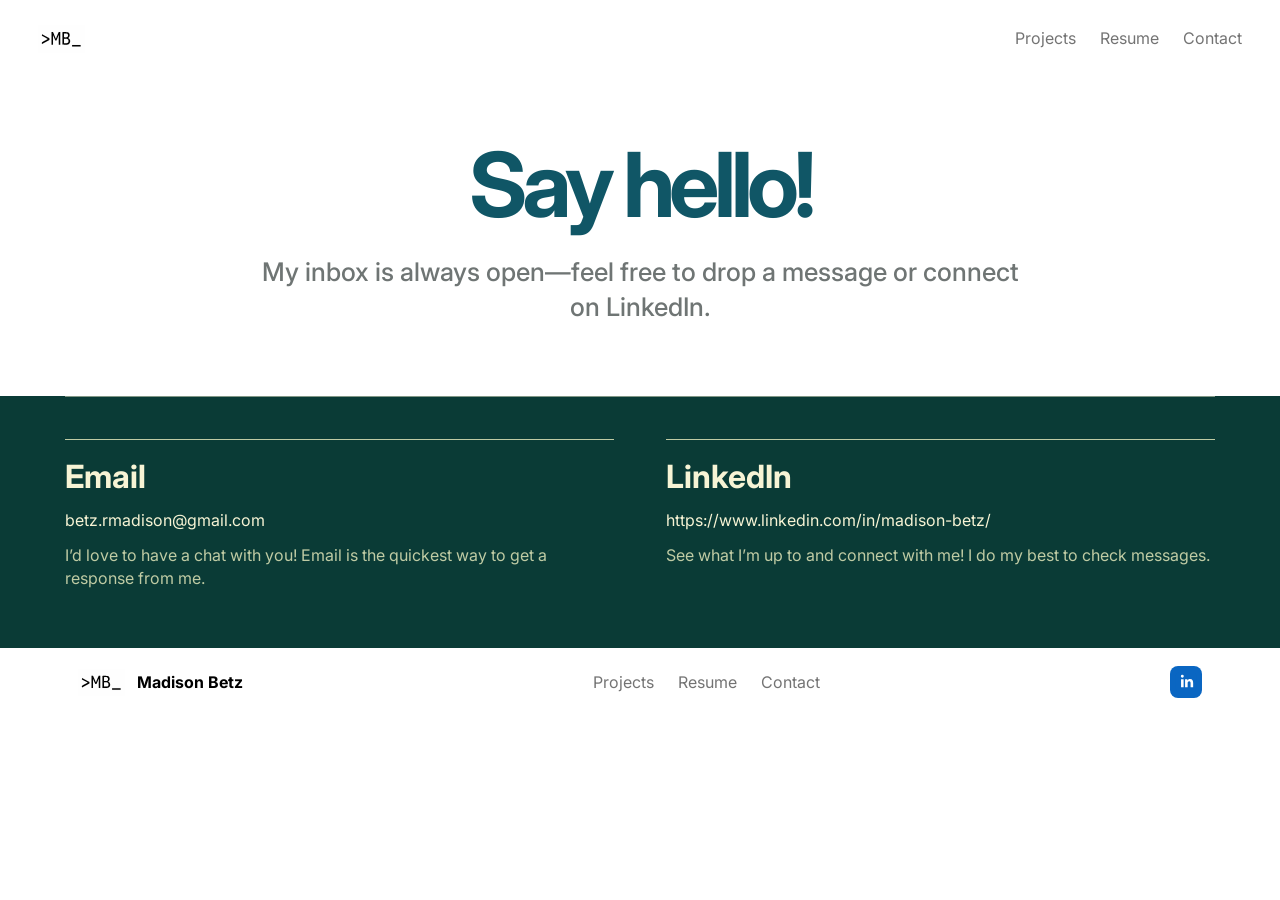
==== commit a659a9a5: "refactoring and updates" ====
--- a/pages/contact.html
+++ b/pages/contact.html
@@ -8,49 +8,37 @@
     <title>Madison Betz | Contact</title>
     <link href="https://fonts.googleapis.com/css?family=Inter&display=swap" rel="stylesheet">
     <link rel="stylesheet" href="../css/styles.css">
+    <link rel="stylesheet" href="../css/contact.css">
 </head>
 
 <body>
     <div id="site-header"></div>
     <script src="../components/site-header.js"></script>
-    <div class="contact-287">
 
-        <div class="container-294">
-            <div class="hero-295">
-                <div class="text-296">
-                    <p class="text-297"><span class="text-rgb-16-86-102">Say hello!</span></p>
-                    <p class="text-298"><span class="text-black">My inbox is always open—feel free to drop a message or
-                            connect on LinkedIn.</span></p>
+    <main class="contact-page site-main">
+        <section class="contact-hero" aria-labelledby="contact-title">
+            <h1 id="contact-title">Say hello!</h1>
+            <p>My inbox is always open—feel free to drop a message or connect on LinkedIn.</p>
+        </section>
+
+        <section class="contact-details" aria-label="Contact information">
+            <div class="contact-shell">
+                <div class="contact-item">
+                    <h2>Email</h2>
+                    <a href="mailto:betz.rmadison@gmail.com">betz.rmadison@gmail.com</a>
+                    <p>I’d love to have a chat with you! Email is the quickest way to get a response from me.</p>
+                </div>
+
+                <div class="contact-item">
+                    <h2>LinkedIn</h2>
+                    <a href="https://www.linkedin.com/in/madison-betz/" target="_blank"
+                        rel="noreferrer">https://www.linkedin.com/in/madison-betz/</a>
+                    <p>See what I’m up to and connect with me! I do my best to check messages.</p>
                 </div>
             </div>
+        </section>
+    </main>
 
-            <div class="text-row-299">
-                <div class="text-block-300">
-                    <div class="text-block-1-301">
-                        <p class="text-302"><span class="text-rgb-247-244-213">Email</span></p>
-                        <div class="contact-link-block">
-                            <a href="mailto:betz.rmadison@gmail.com"
-                                class="contact-link text-rgb-247-244-213">betz.rmadison@gmail.com</a>
-                            <p class="contact-supporting-copy text-rgb-191-203-164">I’d love to have a chat with you!
-                                Email is the quickest way to get a response from me.</p>
-                        </div>
-                    </div>
-
-                    <div class="text-block-2-304">
-                        <p class="text-305"><span class="text-rgb-247-244-213">LinkedIn</span></p>
-                        <div class="contact-link-block">
-                            <a href="https://www.linkedin.com/in/madison-betz/" target="_blank" rel="noreferrer"
-                                class="contact-link text-rgb-247-244-213">https://www.linkedin.com/in/madison-betz/</a>
-                            <p class="contact-supporting-copy text-rgb-191-203-164">See what I’m up to and connect with
-                                me! I do my best to check messages.</p>
-                        </div>
-                    </div>
-                </div>
-            </div>
-
-
-        </div>
-    </div>
     <div id="site-footer"></div>
     <script src="../components/site-footer.js"></script>
 </body>
--- a/css/styles.css
+++ b/css/styles.css
@@ -1,37 +1,109 @@
-:root {
-  --font-family-inter: 'Inter', sans-serif;
-  --font-family-instrument-sans: 'Segoe UI', 'Helvetica Neue', Arial, sans-serif;
-  --text-black: rgba(0, 0, 0, 0.550000011920929);
+﻿:root {
+  --font-family-inter: "Inter", sans-serif;
+  --font-family-instrument-sans: "Segoe UI", "Helvetica Neue", Arial, sans-serif;
+  --text-black: rgba(0, 0, 0, 0.55);
   --text-rgb-16-86-102: rgba(16, 86, 102, 1);
   --text-rgb-247-244-213: rgba(247, 244, 213, 1);
   --text-rgb-191-203-164: rgba(191, 203, 164, 0.75);
   --text-rgb-7-34-24: rgba(7, 34, 24, 0.75);
 }
 
+* {
+  box-sizing: border-box;
+}
+
+html {
+  scroll-behavior: smooth;
+}
+
+body {
+  width: 100%;
+  min-height: 100vh;
+  margin: 0;
+  overflow-x: hidden;
+  background: #ffffff;
+  color: var(--text-black);
+  font-family: var(--font-family-inter);
+}
+
+img {
+  display: block;
+  max-width: 100%;
+  height: auto;
+}
+
+a {
+  color: inherit;
+}
+
+.page-shell,
+.site-main {
+  width: 100%;
+}
+
+.page-header {
+  width: min(1120px, calc(100% - 48px));
+  margin: 0 auto;
+  padding: 40px 0 24px;
+}
+
+.page-header h1,
+.page-header h2 {
+  margin: 0;
+  font-family: var(--font-family-instrument-sans);
+  font-size: clamp(2.5rem, 5vw, 4rem);
+  line-height: 1.1;
+  letter-spacing: -0.025em;
+  color: var(--text-rgb-16-86-102);
+}
+
+.page-section {
+  width: min(1120px, calc(100% - 48px));
+  margin: 0 auto;
+}
+
+.section-copy {
+  max-width: 760px;
+}
+
+.section-copy h2,
+.section-copy h3 {
+  margin: 0 0 12px;
+  font-family: var(--font-family-inter);
+  color: var(--text-rgb-16-86-102);
+}
+
+.section-copy p,
+.section-copy li,
+.section-copy a {
+  font-family: var(--font-family-inter);
+  color: rgba(0, 0, 0, 0.75);
+  line-height: 1.6;
+}
+
 .site-header {
   display: flex;
   align-items: center;
   justify-content: space-between;
-  width: min(1200px, calc(100% - 32px));
-  margin: 0 auto;
-  padding-top: 24px;
-  padding-bottom: 8px;
+  width: 100%;
+  padding: 24px clamp(16px, 3vw, 64px) 8px;
+  background: #ffffff;
 }
 
 .logo-link,
 .brand-link,
 .site-footer-brand {
-  text-decoration: none;
   display: inline-flex;
   align-items: center;
+  text-decoration: none;
 }
 
 .header-logo,
 .brand-logo {
+  display: block;
   width: 47px;
   height: 30px;
   object-fit: contain;
-  display: block;
 }
 
 .site-nav,
@@ -39,22 +111,22 @@
   display: flex;
   align-items: center;
   gap: 24px;
-  margin-right: 12px;
 }
 
 .site-nav a,
 .site-footer-nav a,
 .site-footer-brand {
-  text-decoration: none;
   color: var(--text-black);
   font-family: var(--font-family-inter);
   font-size: 16px;
   line-height: 1.45;
+  text-decoration: none;
 }
 
 .site-footer {
   width: 100%;
   padding: 18px 0;
+  background: #ffffff;
 }
 
 .site-footer-inner {
@@ -64,6 +136,8 @@
   gap: 24px;
   width: min(1200px, calc(100% - 32px));
   margin: 0 auto;
+  padding-left: clamp(16px, 3vw, 64px);
+  padding-right: clamp(16px, 3vw, 64px);
 }
 
 .site-footer-brand {
@@ -89,5681 +163,26 @@
 }
 
 .social-link svg {
+  display: block;
   width: 22px;
   height: 22px;
-  display: block;
 }
 
-.text-black {
-  color: var(--text-black);
-}
+.text-black { color: var(--text-black); }
+.text-rgb-16-86-102 { color: var(--text-rgb-16-86-102); }
+.text-rgb-247-244-213 { color: var(--text-rgb-247-244-213); }
+.text-rgb-191-203-164 { color: var(--text-rgb-191-203-164); }
+.text-rgb-7-34-24 { color: var(--text-rgb-7-34-24); }
 
-.text-rgb-16-86-102 {
-  color: var(--text-rgb-16-86-102);
-}
-
-.text-rgb-247-244-213 {
-  color: var(--text-rgb-247-244-213);
-}
-
-.text-rgb-191-203-164 {
-  color: var(--text-rgb-191-203-164);
-}
-
-.text-rgb-7-34-24 {
-  color: var(--text-rgb-7-34-24);
-}
-
-/* CSS Reset */
-* {
-  margin: 0;
-  padding: 0;
-  box-sizing: border-box;
-}
-
-body {
-  width: 100%;
-  min-height: 100vh;
-  overflow-x: hidden;
-}
-
-img {
-  max-width: 100%;
-  height: auto;
-}
-
-/* Prototype Links */
-a.prototype-link {
-  text-decoration: none;
-  color: inherit;
-  display: contents;
-}
-
-.logo-3 {
-  flex-grow: 0;
-  flex-shrink: 1;
-  flex-basis: auto;
-  width: 100%;
-  height: auto;
-}
-
-.text-5 {
-  flex-grow: 0;
-  flex-shrink: 1;
-  flex-basis: auto;
-  text-align: center;
-  font-family: var(--font-family-inter);
-  font-weight: 500;
-  font-size: 16px;
-  letter-spacing: -0.5%;
-  line-height: 145.00000476837158%;
-  text-decoration: none;
-  text-transform: none;
-  color: var(--text-black);
-}
-
-.text-6 {
-  flex-grow: 0;
-  flex-shrink: 1;
-  flex-basis: auto;
-  text-align: center;
-  font-family: var(--font-family-inter);
-  font-weight: 500;
-  font-size: 16px;
-  letter-spacing: -0.5%;
-  line-height: 145.00000476837158%;
-  text-decoration: none;
-  text-transform: none;
-  color: var(--text-black);
-}
-
-.text-7 {
-  flex-grow: 0;
-  flex-shrink: 1;
-  flex-basis: auto;
-  text-align: center;
-  font-family: var(--font-family-inter);
-  font-weight: 500;
-  font-size: 16px;
-  letter-spacing: -0.5%;
-  line-height: 145.00000476837158%;
-  text-decoration: none;
-  text-transform: none;
-  color: var(--text-black);
-}
-
-.nav-4 {
-  display: flex;
-  flex-direction: row;
-  justify-content: flex-start;
-  align-items: center;
-  gap: 32px;
-  padding: 0px;
-  flex-grow: 0;
-  flex-shrink: 1;
-  flex-basis: auto;
-}
-
-.header-1-2 {
-  display: flex;
-  flex-direction: row;
-  justify-content: space-between;
-  align-items: center;
-  gap: 16px;
-  padding: 24px 64px 24px 64px;
-  flex-grow: 0;
-  flex-shrink: 1;
-  width: 100%;
-}
-
-.text-11 {
-  flex-grow: 0;
-  flex-shrink: 1;
-  flex-basis: auto;
-  text-align: center;
-  font-family: var(--font-family-instrument-sans);
-  font-weight: 700;
-  font-size: 64px;
-  letter-spacing: -2.5%;
-  line-height: 110.00000238418579%;
-  text-decoration: none;
-  text-transform: none;
-  color: var(--text-rgb-16-86-102);
-}
-
-.text-12 {
-  flex-grow: 0;
-  flex-shrink: 1;
-  flex-basis: auto;
-  text-align: center;
-  font-family: var(--font-family-inter);
-  font-weight: 500;
-  font-size: 18px;
-  letter-spacing: -0.5%;
-  line-height: 145.00000476837158%;
-  text-decoration: none;
-  text-transform: none;
-  color: var(--text-black);
-}
-
-.header-10 {
-  display: flex;
-  flex-direction: column;
-  justify-content: flex-start;
-  align-items: center;
-  gap: 16px;
-  padding: 0px;
-  flex-grow: 0;
-  flex-shrink: 1;
-  flex-basis: auto;
-}
-
-.header-9 {
-  display: flex;
-  flex-direction: column;
-  justify-content: center;
-  align-items: center;
-  gap: 32px;
-  padding: 80px 240px 80px 240px;
-  flex-grow: 0;
-  flex-shrink: 1;
-  flex-basis: auto;
-}
-
-.image-14 {
-  flex-grow: 1;
-  flex-shrink: 1;
-  flex-basis: auto;
-  border-radius: 16px;
-  width: 100%;
-  height: auto;
-}
-
-.image-13 {
-  display: flex;
-  flex-direction: row;
-  justify-content: center;
-  align-items: flex-start;
-  padding: 0px 240px 40px 240px;
-  flex-grow: 0;
-  flex-shrink: 1;
-  width: 100%;
-}
-
-.text-18 {
-  flex-grow: 0;
-  flex-shrink: 1;
-  flex-basis: auto;
-  text-align: left;
-  font-family: var(--font-family-inter);
-  font-weight: 700;
-  font-size: 18px;
-  letter-spacing: -0.5%;
-  line-height: 145.00000476837158%;
-  text-decoration: none;
-  text-transform: none;
-  color: var(--text-black);
-}
-
-.text-19 {
-  flex-grow: 0;
-  flex-shrink: 1;
-  flex-basis: auto;
-  text-align: left;
-  font-family: var(--font-family-inter);
-  font-weight: 500;
-  font-size: 18px;
-  line-height: 100%;
-  text-decoration: none;
-  text-transform: none;
-  color: var(--text-black);
-}
-
-.text-block-17 {
-  display: flex;
-  flex-direction: column;
-  justify-content: flex-start;
-  align-items: flex-start;
-  gap: 8px;
-  padding: 0px;
-  flex-grow: 1;
-  flex-shrink: 1;
-  flex-basis: auto;
-  min-width: 324px;
-}
-
-.project-2-16 {
-  display: flex;
-  flex-direction: row;
-  justify-content: flex-start;
-  align-items: flex-start;
-  padding: 0px;
-  flex-grow: 0;
-  flex-shrink: 1;
-  width: 62.5%;
-}
-
-.text-22 {
-  flex-grow: 0;
-  flex-shrink: 1;
-  flex-basis: auto;
-  text-align: left;
-  font-family: var(--font-family-inter);
-  font-weight: 700;
-  font-size: 18px;
-  letter-spacing: -0.5%;
-  line-height: 145.00000476837158%;
-  text-decoration: none;
-  text-transform: none;
-  color: var(--text-black);
-}
-
-.text-23 {
-  flex-grow: 0;
-  flex-shrink: 1;
-  flex-basis: auto;
-  text-align: left;
-  font-family: var(--font-family-inter);
-  font-weight: 500;
-  font-size: 18px;
-  line-height: 100%;
-  text-decoration: none;
-  text-transform: none;
-  color: var(--text-black);
-}
-
-.text-block-21 {
-  display: flex;
-  flex-direction: column;
-  justify-content: flex-start;
-  align-items: flex-start;
-  gap: 8px;
-  padding: 0px;
-  flex-grow: 1;
-  flex-shrink: 1;
-  flex-basis: auto;
-  min-width: 324px;
-}
-
-.project-3-20 {
-  display: flex;
-  flex-direction: row;
-  justify-content: flex-start;
-  align-items: flex-start;
-  padding: 0px;
-  flex-grow: 0;
-  flex-shrink: 1;
-  width: 62.5%;
-}
-
-.experience-15 {
-  display: flex;
-  flex-direction: column;
-  justify-content: flex-start;
-  align-items: center;
-  gap: 20px;
-  padding: 0px 240px 120px 240px;
-  flex-grow: 0;
-  flex-shrink: 1;
-  width: 100%;
-}
-
-.text-27 {
-  flex-grow: 0;
-  flex-shrink: 1;
-  flex-basis: auto;
-  text-align: left;
-  font-family: var(--font-family-inter);
-  font-weight: 700;
-  font-size: 24px;
-  letter-spacing: -2%;
-  line-height: 120.00000476837158%;
-  text-decoration: none;
-  text-transform: none;
-  color: var(--text-black);
-}
-
-.text-28 {
-  flex-grow: 0;
-  flex-shrink: 1;
-  flex-basis: auto;
-  text-align: left;
-  font-family: var(--font-family-inter);
-  font-weight: 500;
-  font-size: 18px;
-  letter-spacing: -0.5%;
-  line-height: 145.00000476837158%;
-  text-decoration: none;
-  text-transform: none;
-  color: var(--text-black);
-}
-
-.paragraph-26 {
-  display: flex;
-  flex-direction: column;
-  justify-content: flex-start;
-  align-items: flex-start;
-  gap: 16px;
-  padding: 0px;
-  flex-grow: 0;
-  flex-shrink: 1;
-  flex-basis: auto;
-}
-
-.text-30 {
-  flex-grow: 0;
-  flex-shrink: 1;
-  flex-basis: auto;
-  text-align: left;
-  font-family: var(--font-family-inter);
-  font-weight: 700;
-  font-size: 24px;
-  letter-spacing: -2%;
-  line-height: 120.00000476837158%;
-  text-decoration: none;
-  text-transform: none;
-  color: var(--text-black);
-}
-
-.text-31 {
-  flex-grow: 0;
-  flex-shrink: 1;
-  flex-basis: auto;
-  text-align: left;
-  font-family: var(--font-family-inter);
-  font-weight: 500;
-  font-size: 18px;
-  letter-spacing: -0.5%;
-  line-height: 145.00000476837158%;
-  text-decoration: none;
-  text-transform: none;
-  color: var(--text-black);
-}
-
-.paragraph-29 {
-  display: flex;
-  flex-direction: column;
-  justify-content: flex-start;
-  align-items: flex-start;
-  gap: 16px;
-  padding: 0px;
-  flex-grow: 0;
-  flex-shrink: 1;
-  flex-basis: auto;
-}
-
-.text-33 {
-  flex-grow: 0;
-  flex-shrink: 1;
-  flex-basis: auto;
-  text-align: left;
-  font-family: var(--font-family-inter);
-  font-weight: 700;
-  font-size: 24px;
-  letter-spacing: -2%;
-  line-height: 120.00000476837158%;
-  text-decoration: none;
-  text-transform: none;
-  color: var(--text-black);
-}
-
-.text-34 {
-  flex-grow: 0;
-  flex-shrink: 1;
-  flex-basis: auto;
-  text-align: left;
-  font-family: var(--font-family-inter);
-  font-weight: 500;
-  font-size: 18px;
-  letter-spacing: -0.5%;
-  line-height: 145.00000476837158%;
-  text-decoration: none;
-  text-transform: none;
-  color: var(--text-black);
-}
-
-.paragraph-32 {
-  display: flex;
-  flex-direction: column;
-  justify-content: flex-start;
-  align-items: flex-start;
-  gap: 16px;
-  padding: 0px;
-  flex-grow: 0;
-  flex-shrink: 1;
-  flex-basis: auto;
-}
-
-.wrapper-25 {
-  display: flex;
-  flex-direction: column;
-  justify-content: flex-start;
-  align-items: flex-start;
-  gap: 48px;
-  padding: 0px;
-  flex-grow: 1;
-  flex-shrink: 1;
-  flex-basis: auto;
-}
-
-.text-block-1-24 {
-  display: flex;
-  flex-direction: row;
-  justify-content: center;
-  align-items: flex-start;
-  padding: 20px 240px 80px 240px;
-  flex-grow: 0;
-  flex-shrink: 1;
-  width: 100%;
-}
-
-.image-3-38 {
-  flex-grow: 0;
-  flex-shrink: 1;
-  flex-basis: auto;
-  width: 100%;
-  height: auto;
-}
-
-.text-39 {
-  flex-grow: 0;
-  flex-shrink: 1;
-  flex-basis: auto;
-  text-align: center;
-  font-family: var(--font-family-inter);
-  font-weight: 700;
-  font-size: 20px;
-  letter-spacing: -2%;
-  line-height: 145.00000476837158%;
-  text-decoration: none;
-  text-transform: none;
-  color: var(--text-black);
-}
-
-.company-37 {
-  display: flex;
-  flex-direction: row;
-  justify-content: flex-start;
-  align-items: center;
-  gap: 8px;
-  padding: 0px;
-  flex-grow: 0;
-  flex-shrink: 1;
-  flex-basis: auto;
-}
-
-.text-41 {
-  flex-grow: 0;
-  flex-shrink: 1;
-  flex-basis: auto;
-  text-align: left;
-  font-family: var(--font-family-inter);
-  font-weight: 500;
-  font-size: 16px;
-  letter-spacing: -0.5%;
-  line-height: 145.00000476837158%;
-  text-decoration: none;
-  text-transform: none;
-  color: var(--text-black);
-}
-
-.text-42 {
-  flex-grow: 0;
-  flex-shrink: 1;
-  flex-basis: auto;
-  text-align: left;
-  font-family: var(--font-family-inter);
-  font-weight: 500;
-  font-size: 16px;
-  letter-spacing: -0.5%;
-  line-height: 145.00000476837158%;
-  text-decoration: none;
-  text-transform: none;
-  color: var(--text-black);
-}
-
-.text-43 {
-  flex-grow: 0;
-  flex-shrink: 1;
-  flex-basis: auto;
-  text-align: left;
-  font-family: var(--font-family-inter);
-  font-weight: 500;
-  font-size: 16px;
-  letter-spacing: -0.5%;
-  line-height: 145.00000476837158%;
-  text-decoration: none;
-  text-transform: none;
-  color: var(--text-black);
-}
-
-.nav-40 {
-  display: flex;
-  flex-direction: row;
-  justify-content: flex-start;
-  align-items: flex-start;
-  gap: 32px;
-  padding: 0px;
-  flex-grow: 0;
-  flex-shrink: 1;
-  flex-basis: auto;
-}
-
-.text-36 {
-  display: flex;
-  flex-direction: row;
-  justify-content: center;
-  align-items: center;
-  gap: 32px;
-  padding: 0px;
-  flex-grow: 0;
-  flex-shrink: 1;
-  flex-basis: auto;
-}
-
-.vector-46 {
-  flex-grow: 0;
-  flex-shrink: 1;
-  flex-basis: auto;
-  border: none;
-  outline: none;
-}
-
-.social-link-2-45 {
-  flex-grow: 0;
-  flex-shrink: 1;
-  flex-basis: auto;
-}
-
-.social-links-44 {
-  display: flex;
-  flex-direction: row;
-  justify-content: flex-start;
-  align-items: center;
-  gap: 24px;
-  padding: 0px;
-  flex-grow: 0;
-  flex-shrink: 1;
-  flex-basis: auto;
-}
-
-.footer-1-35 {
-  display: flex;
-  flex-direction: row;
-  justify-content: space-between;
-  align-items: center;
-  gap: 120px;
-  padding: 64px;
-  flex-grow: 0;
-  flex-shrink: 1;
-  width: 100%;
-  border-top: 1px solid rgba(0, 0, 0, 0.10000000149011612);
-}
-
-.container-8 {
-  display: flex;
-  flex-direction: column;
-  justify-content: flex-start;
-  align-items: flex-start;
-  padding: 0px;
-  flex-grow: 0;
-  flex-shrink: 1;
-  flex-basis: auto;
-  background-color: rgba(255, 255, 255, 1);
-}
-
-.pixel-park-1 {
-  @media (max-width: 1440px) {
-    .pixel-park-1 {
-      padding-left: 24px;
-      padding-right: 24px;
-    }
+@media (max-width: 640px) {
+  .site-header,
+  .site-footer-inner {
+    flex-direction: column;
+    align-items: flex-start;
   }
 
-  @media (max-width: 768px) {
-    .pixel-park-1 {
-      padding-left: 16px;
-      padding-right: 16px;
-    }
+  .site-nav,
+  .site-footer-nav {
+    flex-wrap: wrap;
   }
-
-  display: flex;
-  flex-direction: column;
-  justify-content: center;
-  align-items: center;
-  padding: 0px;
-  width: 100%;
-  min-height: 100vh;
-  margin: 0 auto;
-  max-width: 1280px;
-  flex-grow: 0;
-  flex-shrink: 1;
-  flex-basis: auto;
-  background-color: rgba(255, 255, 255, 1);
 }
-
-.logo-49 {
-  flex-grow: 0;
-  flex-shrink: 1;
-  flex-basis: auto;
-  width: 100%;
-  height: auto;
-}
-
-.text-51 {
-  flex-grow: 0;
-  flex-shrink: 1;
-  flex-basis: auto;
-  text-align: center;
-  font-family: var(--font-family-inter);
-  font-weight: 500;
-  font-size: 16px;
-  letter-spacing: -0.5%;
-  line-height: 145.00000476837158%;
-  text-decoration: none;
-  text-transform: none;
-  color: var(--text-black);
-}
-
-.text-52 {
-  flex-grow: 0;
-  flex-shrink: 1;
-  flex-basis: auto;
-  text-align: center;
-  font-family: var(--font-family-inter);
-  font-weight: 500;
-  font-size: 16px;
-  letter-spacing: -0.5%;
-  line-height: 145.00000476837158%;
-  text-decoration: none;
-  text-transform: none;
-  color: var(--text-black);
-}
-
-.text-53 {
-  flex-grow: 0;
-  flex-shrink: 1;
-  flex-basis: auto;
-  text-align: center;
-  font-family: var(--font-family-inter);
-  font-weight: 500;
-  font-size: 16px;
-  letter-spacing: -0.5%;
-  line-height: 145.00000476837158%;
-  text-decoration: none;
-  text-transform: none;
-  color: var(--text-black);
-}
-
-.nav-50 {
-  display: flex;
-  flex-direction: row;
-  justify-content: flex-start;
-  align-items: center;
-  gap: 32px;
-  padding: 0px;
-  flex-grow: 0;
-  flex-shrink: 1;
-  flex-basis: auto;
-}
-
-.header-1-48 {
-  display: flex;
-  flex-direction: row;
-  justify-content: space-between;
-  align-items: center;
-  gap: 16px;
-  padding: 24px 64px 24px 64px;
-  flex-grow: 0;
-  flex-shrink: 1;
-  width: 100%;
-}
-
-.text-57 {
-  flex-grow: 0;
-  flex-shrink: 1;
-  flex-basis: auto;
-  text-align: center;
-  font-family: var(--font-family-instrument-sans);
-  font-weight: 700;
-  font-size: 64px;
-  letter-spacing: -2.5%;
-  line-height: 110.00000238418579%;
-  text-decoration: none;
-  text-transform: none;
-  color: var(--text-rgb-16-86-102);
-}
-
-.text-58 {
-  flex-grow: 0;
-  flex-shrink: 1;
-  flex-basis: auto;
-  text-align: center;
-  font-family: var(--font-family-inter);
-  font-weight: 500;
-  font-size: 18px;
-  letter-spacing: -0.5%;
-  line-height: 145.00000476837158%;
-  text-decoration: none;
-  text-transform: none;
-  color: var(--text-black);
-}
-
-.header-56 {
-  display: flex;
-  flex-direction: column;
-  justify-content: flex-start;
-  align-items: center;
-  gap: 16px;
-  padding: 0px;
-  flex-grow: 0;
-  flex-shrink: 1;
-  flex-basis: auto;
-}
-
-.header-55 {
-  display: flex;
-  flex-direction: column;
-  justify-content: center;
-  align-items: center;
-  gap: 32px;
-  padding: 80px 240px 80px 240px;
-  flex-grow: 0;
-  flex-shrink: 1;
-  flex-basis: auto;
-}
-
-.image-60 {
-  flex-grow: 1;
-  flex-shrink: 1;
-  flex-basis: auto;
-  border-radius: 16px;
-  width: 100%;
-  height: auto;
-}
-
-.image-59 {
-  display: flex;
-  flex-direction: row;
-  justify-content: center;
-  align-items: flex-start;
-  padding: 0px 240px 40px 240px;
-  flex-grow: 0;
-  flex-shrink: 1;
-  width: 100%;
-}
-
-.text-64 {
-  flex-grow: 0;
-  flex-shrink: 1;
-  flex-basis: auto;
-  text-align: left;
-  font-family: var(--font-family-inter);
-  font-weight: 700;
-  font-size: 18px;
-  letter-spacing: -0.5%;
-  line-height: 145.00000476837158%;
-  text-decoration: none;
-  text-transform: none;
-  color: var(--text-black);
-}
-
-.text-65 {
-  flex-grow: 0;
-  flex-shrink: 1;
-  flex-basis: auto;
-  text-align: left;
-  font-family: var(--font-family-inter);
-  font-weight: 500;
-  font-size: 18px;
-  line-height: 100%;
-  text-decoration: none;
-  text-transform: none;
-  color: var(--text-black);
-}
-
-.text-block-63 {
-  display: flex;
-  flex-direction: column;
-  justify-content: flex-start;
-  align-items: flex-start;
-  gap: 8px;
-  padding: 0px;
-  flex-grow: 1;
-  flex-shrink: 1;
-  flex-basis: auto;
-  min-width: 324px;
-}
-
-.project-2-62 {
-  display: flex;
-  flex-direction: row;
-  justify-content: flex-start;
-  align-items: flex-start;
-  padding: 0px;
-  flex-grow: 0;
-  flex-shrink: 1;
-  width: 62.5%;
-}
-
-.text-68 {
-  flex-grow: 0;
-  flex-shrink: 1;
-  flex-basis: auto;
-  text-align: left;
-  font-family: var(--font-family-inter);
-  font-weight: 700;
-  font-size: 18px;
-  letter-spacing: -0.5%;
-  line-height: 145.00000476837158%;
-  text-decoration: none;
-  text-transform: none;
-  color: var(--text-black);
-}
-
-.text-69 {
-  flex-grow: 0;
-  flex-shrink: 1;
-  flex-basis: auto;
-  text-align: left;
-  font-family: var(--font-family-inter);
-  font-weight: 500;
-  font-size: 18px;
-  line-height: 100%;
-  text-decoration: underline;
-  text-transform: none;
-  color: var(--text-black);
-}
-
-.text-block-67 {
-  display: flex;
-  flex-direction: column;
-  justify-content: flex-start;
-  align-items: flex-start;
-  gap: 8px;
-  padding: 0px;
-  flex-grow: 1;
-  flex-shrink: 1;
-  flex-basis: auto;
-  min-width: 324px;
-}
-
-.project-3-66 {
-  display: flex;
-  flex-direction: row;
-  justify-content: flex-start;
-  align-items: flex-start;
-  padding: 0px;
-  flex-grow: 0;
-  flex-shrink: 1;
-  width: 62.5%;
-}
-
-.experience-61 {
-  display: flex;
-  flex-direction: column;
-  justify-content: flex-start;
-  align-items: center;
-  gap: 20px;
-  padding: 0px 240px 120px 240px;
-  flex-grow: 0;
-  flex-shrink: 1;
-  width: 100%;
-}
-
-.text-73 {
-  flex-grow: 0;
-  flex-shrink: 1;
-  flex-basis: auto;
-  text-align: left;
-  font-family: var(--font-family-inter);
-  font-weight: 700;
-  font-size: 24px;
-  letter-spacing: -2%;
-  line-height: 120.00000476837158%;
-  text-decoration: none;
-  text-transform: none;
-  color: var(--text-black);
-}
-
-.text-74 {
-  flex-grow: 0;
-  flex-shrink: 1;
-  flex-basis: auto;
-  text-align: left;
-  font-family: var(--font-family-inter);
-  font-weight: 500;
-  font-size: 18px;
-  letter-spacing: -0.5%;
-  line-height: 145.00000476837158%;
-  text-decoration: none;
-  text-transform: none;
-  color: var(--text-black);
-}
-
-.paragraph-72 {
-  display: flex;
-  flex-direction: column;
-  justify-content: flex-start;
-  align-items: flex-start;
-  gap: 16px;
-  padding: 0px;
-  flex-grow: 0;
-  flex-shrink: 1;
-  flex-basis: auto;
-}
-
-.text-76 {
-  flex-grow: 0;
-  flex-shrink: 1;
-  flex-basis: auto;
-  text-align: left;
-  font-family: var(--font-family-inter);
-  font-weight: 700;
-  font-size: 24px;
-  letter-spacing: -2%;
-  line-height: 120.00000476837158%;
-  text-decoration: none;
-  text-transform: none;
-  color: var(--text-black);
-}
-
-.text-77 {
-  flex-grow: 0;
-  flex-shrink: 1;
-  flex-basis: auto;
-  text-align: left;
-  font-family: var(--font-family-inter);
-  font-weight: 500;
-  font-size: 18px;
-  letter-spacing: -0.5%;
-  line-height: 145.00000476837158%;
-  text-decoration: none;
-  text-transform: none;
-  color: var(--text-black);
-}
-
-.paragraph-75 {
-  display: flex;
-  flex-direction: column;
-  justify-content: flex-start;
-  align-items: flex-start;
-  gap: 16px;
-  padding: 0px;
-  flex-grow: 0;
-  flex-shrink: 1;
-  flex-basis: auto;
-}
-
-.text-79 {
-  flex-grow: 0;
-  flex-shrink: 1;
-  flex-basis: auto;
-  text-align: left;
-  font-family: var(--font-family-inter);
-  font-weight: 700;
-  font-size: 24px;
-  letter-spacing: -2%;
-  line-height: 120.00000476837158%;
-  text-decoration: none;
-  text-transform: none;
-  color: var(--text-black);
-}
-
-.text-80 {
-  flex-grow: 0;
-  flex-shrink: 1;
-  flex-basis: auto;
-  text-align: left;
-  font-family: var(--font-family-inter);
-  font-weight: 500;
-  font-size: 18px;
-  letter-spacing: -0.5%;
-  line-height: 145.00000476837158%;
-  text-decoration: none;
-  text-transform: none;
-  color: var(--text-black);
-}
-
-.paragraph-78 {
-  display: flex;
-  flex-direction: column;
-  justify-content: flex-start;
-  align-items: flex-start;
-  gap: 16px;
-  padding: 0px;
-  flex-grow: 0;
-  flex-shrink: 1;
-  flex-basis: auto;
-}
-
-.wrapper-71 {
-  display: flex;
-  flex-direction: column;
-  justify-content: flex-start;
-  align-items: flex-start;
-  gap: 48px;
-  padding: 0px;
-  flex-grow: 1;
-  flex-shrink: 1;
-  flex-basis: auto;
-}
-
-.text-block-1-70 {
-  display: flex;
-  flex-direction: row;
-  justify-content: center;
-  align-items: flex-start;
-  padding: 20px 240px 80px 240px;
-  flex-grow: 0;
-  flex-shrink: 1;
-  width: 100%;
-}
-
-.image-3-84 {
-  flex-grow: 0;
-  flex-shrink: 1;
-  flex-basis: auto;
-  width: 100%;
-  height: auto;
-}
-
-.text-85 {
-  flex-grow: 0;
-  flex-shrink: 1;
-  flex-basis: auto;
-  text-align: center;
-  font-family: var(--font-family-inter);
-  font-weight: 700;
-  font-size: 20px;
-  letter-spacing: -2%;
-  line-height: 145.00000476837158%;
-  text-decoration: none;
-  text-transform: none;
-  color: var(--text-black);
-}
-
-.company-83 {
-  display: flex;
-  flex-direction: row;
-  justify-content: flex-start;
-  align-items: center;
-  gap: 8px;
-  padding: 0px;
-  flex-grow: 0;
-  flex-shrink: 1;
-  flex-basis: auto;
-}
-
-.text-87 {
-  flex-grow: 0;
-  flex-shrink: 1;
-  flex-basis: auto;
-  text-align: left;
-  font-family: var(--font-family-inter);
-  font-weight: 500;
-  font-size: 16px;
-  letter-spacing: -0.5%;
-  line-height: 145.00000476837158%;
-  text-decoration: none;
-  text-transform: none;
-  color: var(--text-black);
-}
-
-.text-88 {
-  flex-grow: 0;
-  flex-shrink: 1;
-  flex-basis: auto;
-  text-align: left;
-  font-family: var(--font-family-inter);
-  font-weight: 500;
-  font-size: 16px;
-  letter-spacing: -0.5%;
-  line-height: 145.00000476837158%;
-  text-decoration: none;
-  text-transform: none;
-  color: var(--text-black);
-}
-
-.text-89 {
-  flex-grow: 0;
-  flex-shrink: 1;
-  flex-basis: auto;
-  text-align: left;
-  font-family: var(--font-family-inter);
-  font-weight: 500;
-  font-size: 16px;
-  letter-spacing: -0.5%;
-  line-height: 145.00000476837158%;
-  text-decoration: none;
-  text-transform: none;
-  color: var(--text-black);
-}
-
-.nav-86 {
-  display: flex;
-  flex-direction: row;
-  justify-content: flex-start;
-  align-items: flex-start;
-  gap: 32px;
-  padding: 0px;
-  flex-grow: 0;
-  flex-shrink: 1;
-  flex-basis: auto;
-}
-
-.text-82 {
-  display: flex;
-  flex-direction: row;
-  justify-content: center;
-  align-items: center;
-  gap: 32px;
-  padding: 0px;
-  flex-grow: 0;
-  flex-shrink: 1;
-  flex-basis: auto;
-}
-
-.vector-92 {
-  flex-grow: 0;
-  flex-shrink: 1;
-  flex-basis: auto;
-  border: none;
-  outline: none;
-}
-
-.social-link-2-91 {
-  flex-grow: 0;
-  flex-shrink: 1;
-  flex-basis: auto;
-}
-
-.social-links-90 {
-  display: flex;
-  flex-direction: row;
-  justify-content: flex-start;
-  align-items: center;
-  gap: 24px;
-  padding: 0px;
-  flex-grow: 0;
-  flex-shrink: 1;
-  flex-basis: auto;
-}
-
-.footer-1-81 {
-  display: flex;
-  flex-direction: row;
-  justify-content: space-between;
-  align-items: center;
-  gap: 120px;
-  padding: 64px;
-  flex-grow: 0;
-  flex-shrink: 1;
-  width: 100%;
-  border-top: 1px solid rgba(0, 0, 0, 0.10000000149011612);
-}
-
-.container-54 {
-  display: flex;
-  flex-direction: column;
-  justify-content: flex-start;
-  align-items: flex-start;
-  padding: 0px;
-  flex-grow: 0;
-  flex-shrink: 1;
-  flex-basis: auto;
-  background-color: rgba(255, 255, 255, 1);
-}
-
-.pac-man-47 {
-  @media (max-width: 1440px) {
-    .pac-man-47 {
-      padding-left: 24px;
-      padding-right: 24px;
-    }
-  }
-
-  @media (max-width: 768px) {
-    .pac-man-47 {
-      padding-left: 16px;
-      padding-right: 16px;
-    }
-  }
-
-  display: flex;
-  flex-direction: column;
-  justify-content: center;
-  align-items: center;
-  padding: 0px;
-  width: 100%;
-  min-height: 100vh;
-  margin: 0 auto;
-  max-width: 1280px;
-  flex-grow: 0;
-  flex-shrink: 1;
-  flex-basis: auto;
-  background-color: rgba(255, 255, 255, 1);
-}
-
-.logo-96 {
-  flex-grow: 0;
-  flex-shrink: 1;
-  flex-basis: auto;
-  width: 100%;
-  height: auto;
-}
-
-.text-98 {
-  flex-grow: 0;
-  flex-shrink: 1;
-  flex-basis: auto;
-  text-align: center;
-  font-family: var(--font-family-inter);
-  font-weight: 500;
-  font-size: 16px;
-  letter-spacing: -0.5%;
-  line-height: 145.00000476837158%;
-  text-decoration: none;
-  text-transform: none;
-  color: var(--text-black);
-}
-
-.text-99 {
-  flex-grow: 0;
-  flex-shrink: 1;
-  flex-basis: auto;
-  text-align: center;
-  font-family: var(--font-family-inter);
-  font-weight: 500;
-  font-size: 16px;
-  letter-spacing: -0.5%;
-  line-height: 145.00000476837158%;
-  text-decoration: none;
-  text-transform: none;
-  color: var(--text-black);
-}
-
-.text-100 {
-  flex-grow: 0;
-  flex-shrink: 1;
-  flex-basis: auto;
-  text-align: center;
-  font-family: var(--font-family-inter);
-  font-weight: 500;
-  font-size: 16px;
-  letter-spacing: -0.5%;
-  line-height: 145.00000476837158%;
-  text-decoration: none;
-  text-transform: none;
-  color: var(--text-black);
-}
-
-.nav-97 {
-  display: flex;
-  flex-direction: row;
-  justify-content: flex-start;
-  align-items: center;
-  gap: 32px;
-  padding: 0px;
-  flex-grow: 0;
-  flex-shrink: 1;
-  flex-basis: auto;
-}
-
-.header-1-95 {
-  display: flex;
-  flex-direction: row;
-  justify-content: space-between;
-  align-items: center;
-  gap: 16px;
-  padding: 24px 64px 24px 64px;
-  flex-grow: 0;
-  flex-shrink: 1;
-  width: 100%;
-}
-
-.text-103 {
-  flex-grow: 0;
-  flex-shrink: 1;
-  flex-basis: auto;
-  text-align: center;
-  font-family: var(--font-family-instrument-sans);
-  font-weight: 700;
-  font-size: 64px;
-  letter-spacing: -2.5%;
-  line-height: 110.00000238418579%;
-  text-decoration: none;
-  text-transform: none;
-  color: var(--text-rgb-16-86-102);
-}
-
-.text-104 {
-  flex-grow: 0;
-  flex-shrink: 1;
-  flex-basis: auto;
-  text-align: center;
-  font-family: var(--font-family-inter);
-  font-weight: 500;
-  font-size: 18px;
-  letter-spacing: -0.5%;
-  line-height: 145.00000476837158%;
-  text-decoration: none;
-  text-transform: none;
-  color: var(--text-black);
-}
-
-.header-102 {
-  display: flex;
-  flex-direction: column;
-  justify-content: flex-start;
-  align-items: center;
-  gap: 16px;
-  padding: 0px;
-  flex-grow: 0;
-  flex-shrink: 1;
-  flex-basis: auto;
-}
-
-.header-101 {
-  display: flex;
-  flex-direction: column;
-  justify-content: center;
-  align-items: center;
-  gap: 32px;
-  padding: 80px 240px 80px 240px;
-  flex-grow: 0;
-  flex-shrink: 1;
-  flex-basis: auto;
-}
-
-.image-106 {
-  flex-grow: 1;
-  flex-shrink: 1;
-  flex-basis: auto;
-  border-radius: 16px;
-  width: 100%;
-  height: auto;
-}
-
-.image-105 {
-  display: flex;
-  flex-direction: row;
-  justify-content: center;
-  align-items: flex-start;
-  padding: 0px 240px 40px 240px;
-  flex-grow: 0;
-  flex-shrink: 1;
-  width: 100%;
-}
-
-.text-110 {
-  flex-grow: 0;
-  flex-shrink: 1;
-  flex-basis: auto;
-  text-align: left;
-  font-family: var(--font-family-inter);
-  font-weight: 700;
-  font-size: 18px;
-  letter-spacing: -0.5%;
-  line-height: 145.00000476837158%;
-  text-decoration: none;
-  text-transform: none;
-  color: var(--text-black);
-}
-
-.text-111 {
-  flex-grow: 0;
-  flex-shrink: 1;
-  flex-basis: auto;
-  text-align: left;
-  font-family: var(--font-family-inter);
-  font-weight: 500;
-  font-size: 18px;
-  line-height: 100%;
-  text-decoration: none;
-  text-transform: none;
-  color: var(--text-black);
-}
-
-.text-block-109 {
-  display: flex;
-  flex-direction: column;
-  justify-content: flex-start;
-  align-items: flex-start;
-  gap: 8px;
-  padding: 0px;
-  flex-grow: 1;
-  flex-shrink: 1;
-  flex-basis: auto;
-  min-width: 324px;
-}
-
-.project-2-108 {
-  display: flex;
-  flex-direction: row;
-  justify-content: flex-start;
-  align-items: flex-start;
-  padding: 0px;
-  flex-grow: 0;
-  flex-shrink: 1;
-  width: 62.5%;
-}
-
-.text-114 {
-  flex-grow: 0;
-  flex-shrink: 1;
-  flex-basis: auto;
-  text-align: left;
-  font-family: var(--font-family-inter);
-  font-weight: 700;
-  font-size: 18px;
-  letter-spacing: -0.5%;
-  line-height: 145.00000476837158%;
-  text-decoration: none;
-  text-transform: none;
-  color: var(--text-black);
-}
-
-.text-115 {
-  flex-grow: 0;
-  flex-shrink: 1;
-  flex-basis: auto;
-  text-align: left;
-  font-family: var(--font-family-inter);
-  font-weight: 500;
-  font-size: 18px;
-  line-height: 100%;
-  text-decoration: none;
-  text-transform: none;
-  color: var(--text-black);
-}
-
-.text-block-113 {
-  display: flex;
-  flex-direction: column;
-  justify-content: flex-start;
-  align-items: flex-start;
-  gap: 8px;
-  padding: 0px;
-  flex-grow: 1;
-  flex-shrink: 1;
-  flex-basis: auto;
-  min-width: 324px;
-}
-
-.project-3-112 {
-  display: flex;
-  flex-direction: row;
-  justify-content: flex-start;
-  align-items: flex-start;
-  padding: 0px;
-  flex-grow: 0;
-  flex-shrink: 1;
-  width: 62.5%;
-}
-
-.experience-107 {
-  display: flex;
-  flex-direction: column;
-  justify-content: flex-start;
-  align-items: center;
-  gap: 20px;
-  padding: 0px 240px 120px 240px;
-  flex-grow: 0;
-  flex-shrink: 1;
-  width: 100%;
-}
-
-.text-117 {
-  flex-grow: 0;
-  flex-shrink: 1;
-  flex-basis: auto;
-  text-align: center;
-  font-family: var(--font-family-inter);
-  font-weight: 700;
-  font-size: 48px;
-  letter-spacing: -2%;
-  line-height: 129.99999523162842%;
-  text-decoration: none;
-  text-transform: none;
-  color: var(--text-black);
-}
-
-.quote-116 {
-  display: flex;
-  flex-direction: column;
-  justify-content: center;
-  align-items: center;
-  gap: 48px;
-  padding: 80px 240px 80px 240px;
-  flex-grow: 0;
-  flex-shrink: 1;
-  width: 100%;
-}
-
-.text-121 {
-  flex-grow: 0;
-  flex-shrink: 1;
-  flex-basis: auto;
-  text-align: left;
-  font-family: var(--font-family-inter);
-  font-weight: 700;
-  font-size: 24px;
-  letter-spacing: -2%;
-  line-height: 120.00000476837158%;
-  text-decoration: none;
-  text-transform: none;
-  color: var(--text-black);
-}
-
-.text-122 {
-  flex-grow: 0;
-  flex-shrink: 1;
-  flex-basis: auto;
-  text-align: left;
-  font-family: var(--font-family-inter);
-  font-weight: 500;
-  font-size: 18px;
-  letter-spacing: -0.5%;
-  line-height: 145.00000476837158%;
-  text-decoration: none;
-  text-transform: none;
-  color: var(--text-black);
-}
-
-.paragraph-120 {
-  display: flex;
-  flex-direction: column;
-  justify-content: flex-start;
-  align-items: flex-start;
-  gap: 16px;
-  padding: 0px;
-  flex-grow: 0;
-  flex-shrink: 1;
-  flex-basis: auto;
-}
-
-.text-124 {
-  flex-grow: 0;
-  flex-shrink: 1;
-  flex-basis: auto;
-  text-align: left;
-  font-family: var(--font-family-inter);
-  font-weight: 700;
-  font-size: 24px;
-  letter-spacing: -2%;
-  line-height: 120.00000476837158%;
-  text-decoration: none;
-  text-transform: none;
-  color: var(--text-black);
-}
-
-.text-125 {
-  flex-grow: 0;
-  flex-shrink: 1;
-  flex-basis: auto;
-  text-align: left;
-  font-family: var(--font-family-inter);
-  font-weight: 500;
-  font-size: 18px;
-  letter-spacing: -0.5%;
-  line-height: 145.00000476837158%;
-  text-decoration: none;
-  text-transform: none;
-  color: var(--text-black);
-}
-
-.paragraph-123 {
-  display: flex;
-  flex-direction: column;
-  justify-content: flex-start;
-  align-items: flex-start;
-  gap: 16px;
-  padding: 0px;
-  flex-grow: 0;
-  flex-shrink: 1;
-  flex-basis: auto;
-}
-
-.text-127 {
-  flex-grow: 0;
-  flex-shrink: 1;
-  flex-basis: auto;
-  text-align: left;
-  font-family: var(--font-family-inter);
-  font-weight: 700;
-  font-size: 24px;
-  letter-spacing: -2%;
-  line-height: 120.00000476837158%;
-  text-decoration: none;
-  text-transform: none;
-  color: var(--text-black);
-}
-
-.text-128 {
-  flex-grow: 0;
-  flex-shrink: 1;
-  flex-basis: auto;
-  text-align: left;
-  font-family: var(--font-family-inter);
-  font-weight: 500;
-  font-size: 18px;
-  letter-spacing: -0.5%;
-  line-height: 145.00000476837158%;
-  text-decoration: none;
-  text-transform: none;
-  color: var(--text-black);
-}
-
-.paragraph-126 {
-  display: flex;
-  flex-direction: column;
-  justify-content: flex-start;
-  align-items: flex-start;
-  gap: 16px;
-  padding: 0px;
-  flex-grow: 0;
-  flex-shrink: 1;
-  flex-basis: auto;
-}
-
-.wrapper-119 {
-  display: flex;
-  flex-direction: column;
-  justify-content: flex-start;
-  align-items: flex-start;
-  gap: 48px;
-  padding: 0px;
-  flex-grow: 1;
-  flex-shrink: 1;
-  flex-basis: auto;
-}
-
-.text-block-1-118 {
-  display: flex;
-  flex-direction: row;
-  justify-content: center;
-  align-items: flex-start;
-  padding: 20px 240px 80px 240px;
-  flex-grow: 0;
-  flex-shrink: 1;
-  width: 100%;
-}
-
-.image-3-132 {
-  flex-grow: 0;
-  flex-shrink: 1;
-  flex-basis: auto;
-  width: 100%;
-  height: auto;
-}
-
-.text-133 {
-  flex-grow: 0;
-  flex-shrink: 1;
-  flex-basis: auto;
-  text-align: center;
-  font-family: var(--font-family-inter);
-  font-weight: 700;
-  font-size: 20px;
-  letter-spacing: -2%;
-  line-height: 145.00000476837158%;
-  text-decoration: none;
-  text-transform: none;
-  color: var(--text-black);
-}
-
-.company-131 {
-  display: flex;
-  flex-direction: row;
-  justify-content: flex-start;
-  align-items: center;
-  gap: 8px;
-  padding: 0px;
-  flex-grow: 0;
-  flex-shrink: 1;
-  flex-basis: auto;
-}
-
-.text-135 {
-  flex-grow: 0;
-  flex-shrink: 1;
-  flex-basis: auto;
-  text-align: left;
-  font-family: var(--font-family-inter);
-  font-weight: 500;
-  font-size: 16px;
-  letter-spacing: -0.5%;
-  line-height: 145.00000476837158%;
-  text-decoration: none;
-  text-transform: none;
-  color: var(--text-black);
-}
-
-.text-136 {
-  flex-grow: 0;
-  flex-shrink: 1;
-  flex-basis: auto;
-  text-align: left;
-  font-family: var(--font-family-inter);
-  font-weight: 500;
-  font-size: 16px;
-  letter-spacing: -0.5%;
-  line-height: 145.00000476837158%;
-  text-decoration: none;
-  text-transform: none;
-  color: var(--text-black);
-}
-
-.text-137 {
-  flex-grow: 0;
-  flex-shrink: 1;
-  flex-basis: auto;
-  text-align: left;
-  font-family: var(--font-family-inter);
-  font-weight: 500;
-  font-size: 16px;
-  letter-spacing: -0.5%;
-  line-height: 145.00000476837158%;
-  text-decoration: none;
-  text-transform: none;
-  color: var(--text-black);
-}
-
-.nav-134 {
-  display: flex;
-  flex-direction: row;
-  justify-content: flex-start;
-  align-items: flex-start;
-  gap: 32px;
-  padding: 0px;
-  flex-grow: 0;
-  flex-shrink: 1;
-  flex-basis: auto;
-}
-
-.text-130 {
-  display: flex;
-  flex-direction: row;
-  justify-content: center;
-  align-items: center;
-  gap: 32px;
-  padding: 0px;
-  flex-grow: 0;
-  flex-shrink: 1;
-  flex-basis: auto;
-}
-
-.vector-140 {
-  flex-grow: 0;
-  flex-shrink: 1;
-  flex-basis: auto;
-  border: none;
-  outline: none;
-}
-
-.social-link-2-139 {
-  flex-grow: 0;
-  flex-shrink: 1;
-  flex-basis: auto;
-}
-
-.social-links-138 {
-  display: flex;
-  flex-direction: row;
-  justify-content: flex-start;
-  align-items: center;
-  gap: 24px;
-  padding: 0px;
-  flex-grow: 0;
-  flex-shrink: 1;
-  flex-basis: auto;
-}
-
-.footer-1-129 {
-  display: flex;
-  flex-direction: row;
-  justify-content: space-between;
-  align-items: center;
-  gap: 120px;
-  padding: 64px;
-  flex-grow: 0;
-  flex-shrink: 1;
-  width: 100%;
-  border-top: 1px solid rgba(0, 0, 0, 0.10000000149011612);
-}
-
-.container-94 {
-  display: flex;
-  flex-direction: column;
-  justify-content: flex-start;
-  align-items: flex-start;
-  padding: 0px;
-  flex-grow: 0;
-  flex-shrink: 1;
-  flex-basis: auto;
-  background-color: rgba(255, 255, 255, 1);
-}
-
-.rcas-93 {
-  @media (max-width: 1440px) {
-    .rcas-93 {
-      padding-left: 24px;
-      padding-right: 24px;
-    }
-  }
-
-  @media (max-width: 768px) {
-    .rcas-93 {
-      padding-left: 16px;
-      padding-right: 16px;
-    }
-  }
-
-  display: flex;
-  flex-direction: column;
-  justify-content: center;
-  align-items: center;
-  padding: 0px;
-  width: 100%;
-  min-height: 100vh;
-  margin: 0 auto;
-  max-width: 1280px;
-  flex-grow: 0;
-  flex-shrink: 1;
-  flex-basis: auto;
-  background-color: rgba(255, 255, 255, 1);
-}
-
-.logo-144 {
-  flex-grow: 0;
-  flex-shrink: 1;
-  flex-basis: auto;
-  width: 100%;
-  height: auto;
-}
-
-.text-146 {
-  flex-grow: 0;
-  flex-shrink: 1;
-  flex-basis: auto;
-  text-align: center;
-  font-family: var(--font-family-inter);
-  font-weight: 500;
-  font-size: 16px;
-  letter-spacing: -0.5%;
-  line-height: 145.00000476837158%;
-  text-decoration: none;
-  text-transform: none;
-  color: var(--text-black);
-}
-
-.text-147 {
-  flex-grow: 0;
-  flex-shrink: 1;
-  flex-basis: auto;
-  text-align: center;
-  font-family: var(--font-family-inter);
-  font-weight: 500;
-  font-size: 16px;
-  letter-spacing: -0.5%;
-  line-height: 145.00000476837158%;
-  text-decoration: none;
-  text-transform: none;
-  color: var(--text-black);
-}
-
-.text-148 {
-  flex-grow: 0;
-  flex-shrink: 1;
-  flex-basis: auto;
-  text-align: center;
-  font-family: var(--font-family-inter);
-  font-weight: 500;
-  font-size: 16px;
-  letter-spacing: -0.5%;
-  line-height: 145.00000476837158%;
-  text-decoration: none;
-  text-transform: none;
-  color: var(--text-black);
-}
-
-.nav-145 {
-  display: flex;
-  flex-direction: row;
-  justify-content: flex-start;
-  align-items: center;
-  gap: 32px;
-  padding: 0px;
-  flex-grow: 0;
-  flex-shrink: 1;
-  flex-basis: auto;
-}
-
-.header-1-143 {
-  display: flex;
-  flex-direction: row;
-  justify-content: space-between;
-  align-items: center;
-  gap: 16px;
-  padding: 24px 64px 24px 64px;
-  flex-grow: 0;
-  flex-shrink: 1;
-  width: 100%;
-}
-
-.text-151 {
-  flex-grow: 0;
-  flex-shrink: 1;
-  flex-basis: auto;
-  text-align: center;
-  font-family: var(--font-family-instrument-sans);
-  font-weight: 700;
-  font-size: 64px;
-  letter-spacing: -2.5%;
-  line-height: 110.00000238418579%;
-  text-decoration: none;
-  text-transform: none;
-  color: var(--text-rgb-16-86-102);
-}
-
-.text-152 {
-  flex-grow: 0;
-  flex-shrink: 1;
-  flex-basis: auto;
-  text-align: center;
-  font-family: var(--font-family-inter);
-  font-weight: 500;
-  font-size: 18px;
-  letter-spacing: -0.5%;
-  line-height: 145.00000476837158%;
-  text-decoration: none;
-  text-transform: none;
-  color: var(--text-black);
-}
-
-.header-150 {
-  display: flex;
-  flex-direction: column;
-  justify-content: flex-start;
-  align-items: center;
-  gap: 16px;
-  padding: 0px;
-  flex-grow: 0;
-  flex-shrink: 1;
-  flex-basis: auto;
-}
-
-.header-149 {
-  display: flex;
-  flex-direction: column;
-  justify-content: center;
-  align-items: center;
-  gap: 32px;
-  padding: 80px 240px 80px 240px;
-  flex-grow: 0;
-  flex-shrink: 1;
-  flex-basis: auto;
-}
-
-.image-154 {
-  flex-grow: 1;
-  flex-shrink: 1;
-  flex-basis: auto;
-  border-radius: 16px;
-  width: 100%;
-  height: auto;
-}
-
-.image-153 {
-  display: flex;
-  flex-direction: row;
-  justify-content: center;
-  align-items: flex-start;
-  padding: 0px 240px 40px 240px;
-  flex-grow: 0;
-  flex-shrink: 1;
-  width: 100%;
-}
-
-.text-158 {
-  flex-grow: 0;
-  flex-shrink: 1;
-  flex-basis: auto;
-  text-align: left;
-  font-family: var(--font-family-inter);
-  font-weight: 700;
-  font-size: 18px;
-  letter-spacing: -0.5%;
-  line-height: 145.00000476837158%;
-  text-decoration: none;
-  text-transform: none;
-  color: var(--text-black);
-}
-
-.text-159 {
-  flex-grow: 0;
-  flex-shrink: 1;
-  flex-basis: auto;
-  text-align: left;
-  font-family: var(--font-family-inter);
-  font-weight: 500;
-  font-size: 18px;
-  line-height: 100%;
-  text-decoration: none;
-  text-transform: none;
-  color: var(--text-black);
-}
-
-.text-block-157 {
-  display: flex;
-  flex-direction: column;
-  justify-content: flex-start;
-  align-items: flex-start;
-  gap: 8px;
-  padding: 0px;
-  flex-grow: 1;
-  flex-shrink: 1;
-  flex-basis: auto;
-  min-width: 324px;
-}
-
-.project-2-156 {
-  display: flex;
-  flex-direction: row;
-  justify-content: flex-start;
-  align-items: flex-start;
-  padding: 0px;
-  flex-grow: 0;
-  flex-shrink: 1;
-  width: 62.5%;
-}
-
-.text-162 {
-  flex-grow: 0;
-  flex-shrink: 1;
-  flex-basis: auto;
-  text-align: left;
-  font-family: var(--font-family-inter);
-  font-weight: 700;
-  font-size: 18px;
-  letter-spacing: -0.5%;
-  line-height: 145.00000476837158%;
-  text-decoration: none;
-  text-transform: none;
-  color: var(--text-black);
-}
-
-.text-163 {
-  flex-grow: 0;
-  flex-shrink: 1;
-  flex-basis: auto;
-  text-align: left;
-  font-family: var(--font-family-inter);
-  font-weight: 500;
-  font-size: 18px;
-  line-height: 100%;
-  text-decoration: none;
-  text-transform: none;
-  color: var(--text-black);
-}
-
-.text-block-161 {
-  display: flex;
-  flex-direction: column;
-  justify-content: flex-start;
-  align-items: flex-start;
-  gap: 8px;
-  padding: 0px;
-  flex-grow: 1;
-  flex-shrink: 1;
-  flex-basis: auto;
-  min-width: 324px;
-}
-
-.project-3-160 {
-  display: flex;
-  flex-direction: row;
-  justify-content: flex-start;
-  align-items: flex-start;
-  padding: 0px;
-  flex-grow: 0;
-  flex-shrink: 1;
-  width: 62.5%;
-}
-
-.experience-155 {
-  display: flex;
-  flex-direction: column;
-  justify-content: flex-start;
-  align-items: center;
-  gap: 20px;
-  padding: 0px 240px 120px 240px;
-  flex-grow: 0;
-  flex-shrink: 1;
-  width: 100%;
-}
-
-.text-167 {
-  flex-grow: 0;
-  flex-shrink: 1;
-  flex-basis: auto;
-  text-align: left;
-  font-family: var(--font-family-inter);
-  font-weight: 700;
-  font-size: 24px;
-  letter-spacing: -2%;
-  line-height: 120.00000476837158%;
-  text-decoration: none;
-  text-transform: none;
-  color: var(--text-black);
-}
-
-.text-168 {
-  flex-grow: 0;
-  flex-shrink: 1;
-  flex-basis: auto;
-  text-align: left;
-  font-family: var(--font-family-inter);
-  font-weight: 500;
-  font-size: 18px;
-  letter-spacing: -0.5%;
-  line-height: 145.00000476837158%;
-  text-decoration: none;
-  text-transform: none;
-  color: var(--text-black);
-}
-
-.paragraph-166 {
-  display: flex;
-  flex-direction: column;
-  justify-content: flex-start;
-  align-items: flex-start;
-  gap: 16px;
-  padding: 0px;
-  flex-grow: 0;
-  flex-shrink: 1;
-  flex-basis: auto;
-}
-
-.text-170 {
-  flex-grow: 0;
-  flex-shrink: 1;
-  flex-basis: auto;
-  text-align: left;
-  font-family: var(--font-family-inter);
-  font-weight: 700;
-  font-size: 24px;
-  letter-spacing: -2%;
-  line-height: 120.00000476837158%;
-  text-decoration: none;
-  text-transform: none;
-  color: var(--text-black);
-}
-
-.text-171 {
-  flex-grow: 0;
-  flex-shrink: 1;
-  flex-basis: auto;
-  text-align: left;
-  font-family: var(--font-family-inter);
-  font-weight: 500;
-  font-size: 18px;
-  letter-spacing: -0.5%;
-  line-height: 145.00000476837158%;
-  text-decoration: none;
-  text-transform: none;
-  color: var(--text-black);
-}
-
-.paragraph-169 {
-  display: flex;
-  flex-direction: column;
-  justify-content: flex-start;
-  align-items: flex-start;
-  gap: 16px;
-  padding: 0px;
-  flex-grow: 0;
-  flex-shrink: 1;
-  flex-basis: auto;
-}
-
-.wrapper-165 {
-  display: flex;
-  flex-direction: column;
-  justify-content: flex-start;
-  align-items: flex-start;
-  gap: 48px;
-  padding: 0px;
-  flex-grow: 1;
-  flex-shrink: 1;
-  flex-basis: auto;
-}
-
-.text-block-1-164 {
-  display: flex;
-  flex-direction: row;
-  justify-content: center;
-  align-items: flex-start;
-  padding: 40px 240px 80px 240px;
-  flex-grow: 0;
-  flex-shrink: 1;
-  width: 100%;
-}
-
-.image-3-175 {
-  flex-grow: 0;
-  flex-shrink: 1;
-  flex-basis: auto;
-  width: 100%;
-  height: auto;
-}
-
-.text-176 {
-  flex-grow: 0;
-  flex-shrink: 1;
-  flex-basis: auto;
-  text-align: center;
-  font-family: var(--font-family-inter);
-  font-weight: 700;
-  font-size: 20px;
-  letter-spacing: -2%;
-  line-height: 145.00000476837158%;
-  text-decoration: none;
-  text-transform: none;
-  color: var(--text-black);
-}
-
-.company-174 {
-  display: flex;
-  flex-direction: row;
-  justify-content: flex-start;
-  align-items: center;
-  gap: 8px;
-  padding: 0px;
-  flex-grow: 0;
-  flex-shrink: 1;
-  flex-basis: auto;
-}
-
-.text-178 {
-  flex-grow: 0;
-  flex-shrink: 1;
-  flex-basis: auto;
-  text-align: left;
-  font-family: var(--font-family-inter);
-  font-weight: 500;
-  font-size: 16px;
-  letter-spacing: -0.5%;
-  line-height: 145.00000476837158%;
-  text-decoration: none;
-  text-transform: none;
-  color: var(--text-black);
-}
-
-.text-179 {
-  flex-grow: 0;
-  flex-shrink: 1;
-  flex-basis: auto;
-  text-align: left;
-  font-family: var(--font-family-inter);
-  font-weight: 500;
-  font-size: 16px;
-  letter-spacing: -0.5%;
-  line-height: 145.00000476837158%;
-  text-decoration: none;
-  text-transform: none;
-  color: var(--text-black);
-}
-
-.text-180 {
-  flex-grow: 0;
-  flex-shrink: 1;
-  flex-basis: auto;
-  text-align: left;
-  font-family: var(--font-family-inter);
-  font-weight: 500;
-  font-size: 16px;
-  letter-spacing: -0.5%;
-  line-height: 145.00000476837158%;
-  text-decoration: none;
-  text-transform: none;
-  color: var(--text-black);
-}
-
-.nav-177 {
-  display: flex;
-  flex-direction: row;
-  justify-content: flex-start;
-  align-items: flex-start;
-  gap: 32px;
-  padding: 0px;
-  flex-grow: 0;
-  flex-shrink: 1;
-  flex-basis: auto;
-}
-
-.text-173 {
-  display: flex;
-  flex-direction: row;
-  justify-content: center;
-  align-items: center;
-  gap: 32px;
-  padding: 0px;
-  flex-grow: 0;
-  flex-shrink: 1;
-  flex-basis: auto;
-}
-
-.vector-183 {
-  flex-grow: 0;
-  flex-shrink: 1;
-  flex-basis: auto;
-  border: none;
-  outline: none;
-}
-
-.social-link-2-182 {
-  flex-grow: 0;
-  flex-shrink: 1;
-  flex-basis: auto;
-}
-
-.social-links-181 {
-  display: flex;
-  flex-direction: row;
-  justify-content: flex-start;
-  align-items: center;
-  gap: 24px;
-  padding: 0px;
-  flex-grow: 0;
-  flex-shrink: 1;
-  flex-basis: auto;
-}
-
-.footer-1-172 {
-  display: flex;
-  flex-direction: row;
-  justify-content: space-between;
-  align-items: center;
-  gap: 120px;
-  padding: 64px;
-  flex-grow: 0;
-  flex-shrink: 1;
-  width: 100%;
-  border-top: 1px solid rgba(0, 0, 0, 0.10000000149011612);
-}
-
-.container-142 {
-  display: flex;
-  flex-direction: column;
-  justify-content: flex-start;
-  align-items: flex-start;
-  padding: 0px;
-  flex-grow: 0;
-  flex-shrink: 1;
-  flex-basis: auto;
-  background-color: rgba(255, 255, 255, 1);
-}
-
-.tapco-141 {
-  @media (max-width: 1440px) {
-    .tapco-141 {
-      padding-left: 24px;
-      padding-right: 24px;
-    }
-  }
-
-  @media (max-width: 768px) {
-    .tapco-141 {
-      padding-left: 16px;
-      padding-right: 16px;
-    }
-  }
-
-  display: flex;
-  flex-direction: column;
-  justify-content: center;
-  align-items: center;
-  padding: 0px;
-  width: 100%;
-  min-height: 100vh;
-  margin: 0 auto;
-  max-width: 1280px;
-  flex-grow: 0;
-  flex-shrink: 1;
-  flex-basis: auto;
-  background-color: rgba(255, 255, 255, 1);
-}
-
-.logo-186 {
-  flex-grow: 0;
-  flex-shrink: 1;
-  flex-basis: auto;
-  width: 100%;
-  height: auto;
-}
-
-.text-188 {
-  flex-grow: 0;
-  flex-shrink: 1;
-  flex-basis: auto;
-  text-align: center;
-  font-family: var(--font-family-inter);
-  font-weight: 500;
-  font-size: 16px;
-  letter-spacing: -0.5%;
-  line-height: 145.00000476837158%;
-  text-decoration: none;
-  text-transform: none;
-  color: var(--text-black);
-}
-
-.text-189 {
-  flex-grow: 0;
-  flex-shrink: 1;
-  flex-basis: auto;
-  text-align: center;
-  font-family: var(--font-family-inter);
-  font-weight: 500;
-  font-size: 16px;
-  letter-spacing: -0.5%;
-  line-height: 145.00000476837158%;
-  text-decoration: none;
-  text-transform: none;
-  color: var(--text-black);
-}
-
-.text-190 {
-  flex-grow: 0;
-  flex-shrink: 1;
-  flex-basis: auto;
-  text-align: center;
-  font-family: var(--font-family-inter);
-  font-weight: 500;
-  font-size: 16px;
-  letter-spacing: -0.5%;
-  line-height: 145.00000476837158%;
-  text-decoration: none;
-  text-transform: none;
-  color: var(--text-black);
-}
-
-.nav-187 {
-  display: flex;
-  flex-direction: row;
-  justify-content: flex-start;
-  align-items: center;
-  gap: 32px;
-  padding: 0px;
-  flex-grow: 0;
-  flex-shrink: 1;
-  flex-basis: auto;
-}
-
-.header-1-185 {
-  display: flex;
-  flex-direction: row;
-  justify-content: space-between;
-  align-items: center;
-  gap: 16px;
-  padding: 24px 64px 24px 64px;
-  flex-grow: 0;
-  flex-shrink: 1;
-  width: 100%;
-}
-
-.text-193 {
-  flex-grow: 0;
-  flex-shrink: 1;
-  flex-basis: auto;
-  text-align: left;
-  font-family: var(--font-family-instrument-sans);
-  font-weight: 700;
-  font-size: 64px;
-  letter-spacing: -2.5%;
-  line-height: 110.00000238418579%;
-  text-decoration: none;
-  text-transform: none;
-  color: var(--text-rgb-16-86-102);
-}
-
-.header-192 {
-  display: flex;
-  flex-direction: column;
-  justify-content: flex-start;
-  align-items: flex-start;
-  gap: 24px;
-  padding: 120px 240px 64px 240px;
-  flex-grow: 0;
-  flex-shrink: 1;
-  flex-basis: auto;
-}
-
-.text-195 {
-  flex-grow: 0;
-  flex-shrink: 1;
-  flex-basis: auto;
-  text-align: left;
-  font-family: var(--font-family-inter);
-  font-weight: 700;
-  font-size: 24px;
-  letter-spacing: -2%;
-  line-height: 139.9999976158142%;
-  text-decoration: none;
-  text-transform: none;
-  color: var(--text-black);
-}
-
-.text-198 {
-  flex-grow: 0;
-  flex-shrink: 1;
-  flex-basis: auto;
-  text-align: left;
-  font-family: var(--font-family-inter);
-  font-weight: 700;
-  font-size: 18px;
-  letter-spacing: -0.5%;
-  line-height: 145.00000476837158%;
-  text-decoration: none;
-  text-transform: none;
-  color: var(--text-black);
-}
-
-.text-199 {
-  flex-grow: 0;
-  flex-shrink: 1;
-  flex-basis: auto;
-  text-align: left;
-  font-family: var(--font-family-inter);
-  font-weight: 500;
-  font-size: 18px;
-  line-height: 100%;
-  text-decoration: none;
-  text-transform: none;
-  color: var(--text-black);
-}
-
-.text-block-197 {
-  display: flex;
-  flex-direction: column;
-  justify-content: flex-start;
-  align-items: flex-start;
-  gap: 8px;
-  padding: 0px;
-  flex-grow: 1;
-  flex-shrink: 1;
-  flex-basis: auto;
-  min-width: 324px;
-}
-
-.project-1-196 {
-  display: flex;
-  flex-direction: row;
-  justify-content: flex-start;
-  align-items: flex-start;
-  padding: 0px;
-  flex-grow: 0;
-  flex-shrink: 1;
-  width: 62.5%;
-}
-
-.experience-194 {
-  display: flex;
-  flex-direction: column;
-  justify-content: flex-start;
-  align-items: center;
-  gap: 20px;
-  padding: 0px 240px 120px 240px;
-  flex-grow: 0;
-  flex-shrink: 1;
-  width: 100%;
-}
-
-.text-201 {
-  flex-grow: 0;
-  flex-shrink: 1;
-  flex-basis: auto;
-  text-align: left;
-  font-family: var(--font-family-inter);
-  font-weight: 700;
-  font-size: 24px;
-  letter-spacing: -2%;
-  line-height: 139.9999976158142%;
-  text-decoration: none;
-  text-transform: none;
-  color: var(--text-black);
-}
-
-.text-204 {
-  flex-grow: 0;
-  flex-shrink: 1;
-  flex-basis: auto;
-  text-align: left;
-  font-family: var(--font-family-inter);
-  font-weight: 700;
-  font-size: 18px;
-  letter-spacing: -0.5%;
-  line-height: 145.00000476837158%;
-  text-decoration: none;
-  text-transform: none;
-  color: var(--text-black);
-}
-
-.text-205 {
-  flex-grow: 0;
-  flex-shrink: 1;
-  flex-basis: auto;
-  text-align: left;
-  font-family: var(--font-family-inter);
-  font-weight: 500;
-  font-size: 18px;
-  letter-spacing: -0.5%;
-  line-height: 145.00000476837158%;
-  text-decoration: none;
-  text-transform: none;
-  color: var(--text-black);
-}
-
-.text-block-203 {
-  display: flex;
-  flex-direction: column;
-  justify-content: flex-start;
-  align-items: flex-start;
-  gap: 8px;
-  padding: 0px;
-  flex-grow: 1;
-  flex-shrink: 1;
-  flex-basis: auto;
-  min-width: 324px;
-}
-
-.project-1-202 {
-  display: flex;
-  flex-direction: row;
-  justify-content: flex-start;
-  align-items: flex-start;
-  padding: 0px;
-  flex-grow: 0;
-  flex-shrink: 1;
-  width: 62.5%;
-}
-
-.text-208 {
-  flex-grow: 0;
-  flex-shrink: 1;
-  flex-basis: auto;
-  text-align: left;
-  font-family: var(--font-family-inter);
-  font-weight: 700;
-  font-size: 18px;
-  letter-spacing: -0.5%;
-  line-height: 145.00000476837158%;
-  text-decoration: none;
-  text-transform: none;
-  color: var(--text-black);
-}
-
-.text-209 {
-  flex-grow: 0;
-  flex-shrink: 1;
-  flex-basis: auto;
-  text-align: left;
-  font-family: var(--font-family-inter);
-  font-weight: 500;
-  font-size: 18px;
-  letter-spacing: -0.5%;
-  line-height: 145.00000476837158%;
-  text-decoration: none;
-  text-transform: none;
-  color: var(--text-black);
-}
-
-.text-block-207 {
-  display: flex;
-  flex-direction: column;
-  justify-content: flex-start;
-  align-items: flex-start;
-  gap: 8px;
-  padding: 0px;
-  flex-grow: 1;
-  flex-shrink: 1;
-  flex-basis: auto;
-  min-width: 324px;
-}
-
-.project-2-206 {
-  display: flex;
-  flex-direction: row;
-  justify-content: flex-start;
-  align-items: flex-start;
-  padding: 0px;
-  flex-grow: 0;
-  flex-shrink: 1;
-  width: 62.5%;
-}
-
-.text-212 {
-  flex-grow: 0;
-  flex-shrink: 1;
-  flex-basis: auto;
-  text-align: left;
-  font-family: var(--font-family-inter);
-  font-weight: 700;
-  font-size: 18px;
-  letter-spacing: -0.5%;
-  line-height: 145.00000476837158%;
-  text-decoration: none;
-  text-transform: none;
-  color: var(--text-black);
-}
-
-.text-213 {
-  flex-grow: 0;
-  flex-shrink: 1;
-  flex-basis: auto;
-  text-align: left;
-  font-family: var(--font-family-inter);
-  font-weight: 500;
-  font-size: 18px;
-  letter-spacing: -0.5%;
-  line-height: 145.00000476837158%;
-  text-decoration: none;
-  text-transform: none;
-  color: var(--text-black);
-}
-
-.text-block-211 {
-  display: flex;
-  flex-direction: column;
-  justify-content: flex-start;
-  align-items: flex-start;
-  gap: 8px;
-  padding: 0px;
-  flex-grow: 1;
-  flex-shrink: 1;
-  flex-basis: auto;
-  min-width: 324px;
-}
-
-.project-3-210 {
-  display: flex;
-  flex-direction: row;
-  justify-content: flex-start;
-  align-items: flex-start;
-  padding: 0px;
-  flex-grow: 0;
-  flex-shrink: 1;
-  width: 62.5%;
-}
-
-.experience-200 {
-  display: flex;
-  flex-direction: column;
-  justify-content: flex-start;
-  align-items: center;
-  gap: 20px;
-  padding: 0px 240px 20px 240px;
-  flex-grow: 0;
-  flex-shrink: 1;
-  width: 100%;
-}
-
-.text-215 {
-  flex-grow: 0;
-  flex-shrink: 1;
-  flex-basis: auto;
-  text-align: left;
-  font-family: var(--font-family-inter);
-  font-weight: 700;
-  font-size: 24px;
-  letter-spacing: -2%;
-  line-height: 139.9999976158142%;
-  text-decoration: none;
-  text-transform: none;
-  color: var(--text-black);
-}
-
-.text-218 {
-  flex-grow: 0;
-  flex-shrink: 1;
-  flex-basis: auto;
-  text-align: left;
-  font-family: var(--font-family-inter);
-  font-weight: 500;
-  font-size: 18px;
-  letter-spacing: -0.5%;
-  line-height: 145.00000476837158%;
-  text-decoration: none;
-  text-transform: none;
-  color: var(--text-black);
-}
-
-.date-217 {
-  display: flex;
-  flex-direction: column;
-  justify-content: flex-start;
-  align-items: flex-start;
-  gap: 10px;
-  padding: 0px;
-  flex-grow: 0;
-  flex-shrink: 1;
-  flex-basis: auto;
-}
-
-.text-220 {
-  flex-grow: 0;
-  flex-shrink: 1;
-  flex-basis: auto;
-  text-align: left;
-  font-family: var(--font-family-inter);
-  font-weight: 700;
-  font-size: 18px;
-  letter-spacing: -0.5%;
-  line-height: 145.00000476837158%;
-  text-decoration: none;
-  text-transform: none;
-  color: var(--text-black);
-}
-
-.text-221 {
-  flex-grow: 0;
-  flex-shrink: 1;
-  flex-basis: auto;
-  text-align: left;
-  font-family: var(--font-family-inter);
-  font-weight: 500;
-  font-size: 18px;
-  letter-spacing: -0.5%;
-  line-height: 145.00000476837158%;
-  text-decoration: none;
-  text-transform: none;
-  color: var(--text-black);
-}
-
-.text-block-219 {
-  display: flex;
-  flex-direction: column;
-  justify-content: flex-start;
-  align-items: flex-start;
-  gap: 8px;
-  padding: 0px;
-  flex-grow: 0;
-  flex-shrink: 1;
-  width: 99%;
-  min-width: 324px;
-}
-
-.project-1-216 {
-  display: flex;
-  flex-direction: column;
-  justify-content: flex-start;
-  align-items: flex-start;
-  padding: 0px;
-  flex-grow: 0;
-  flex-shrink: 1;
-  flex-basis: auto;
-}
-
-.text-224 {
-  flex-grow: 0;
-  flex-shrink: 1;
-  flex-basis: auto;
-  text-align: left;
-  font-family: var(--font-family-inter);
-  font-weight: 500;
-  font-size: 18px;
-  letter-spacing: -0.5%;
-  line-height: 145.00000476837158%;
-  text-decoration: none;
-  text-transform: none;
-  color: var(--text-black);
-}
-
-.date-223 {
-  display: flex;
-  flex-direction: column;
-  justify-content: flex-start;
-  align-items: flex-start;
-  gap: 10px;
-  padding: 0px;
-  flex-grow: 0;
-  flex-shrink: 1;
-  flex-basis: auto;
-}
-
-.text-226 {
-  flex-grow: 0;
-  flex-shrink: 1;
-  flex-basis: auto;
-  text-align: left;
-  font-family: var(--font-family-inter);
-  font-weight: 700;
-  font-size: 18px;
-  letter-spacing: -0.5%;
-  line-height: 145.00000476837158%;
-  text-decoration: none;
-  text-transform: none;
-  color: var(--text-black);
-}
-
-.text-227 {
-  flex-grow: 0;
-  flex-shrink: 1;
-  flex-basis: auto;
-  text-align: left;
-  font-family: var(--font-family-inter);
-  font-weight: 500;
-  font-size: 18px;
-  letter-spacing: -0.5%;
-  line-height: 145.00000476837158%;
-  text-decoration: none;
-  text-transform: none;
-  color: var(--text-black);
-}
-
-.text-block-225 {
-  display: flex;
-  flex-direction: column;
-  justify-content: flex-start;
-  align-items: flex-start;
-  gap: 8px;
-  padding: 0px;
-  flex-grow: 0;
-  flex-shrink: 1;
-  width: 99%;
-  min-width: 324px;
-}
-
-.project-4-222 {
-  display: flex;
-  flex-direction: column;
-  justify-content: flex-start;
-  align-items: flex-start;
-  padding: 0px;
-  flex-grow: 0;
-  flex-shrink: 1;
-  width: 62.5%;
-}
-
-.text-230 {
-  flex-grow: 0;
-  flex-shrink: 1;
-  flex-basis: auto;
-  text-align: left;
-  font-family: var(--font-family-inter);
-  font-weight: 500;
-  font-size: 18px;
-  letter-spacing: -0.5%;
-  line-height: 145.00000476837158%;
-  text-decoration: none;
-  text-transform: none;
-  color: var(--text-black);
-}
-
-.date-229 {
-  display: flex;
-  flex-direction: column;
-  justify-content: flex-start;
-  align-items: flex-start;
-  gap: 10px;
-  padding: 0px;
-  flex-grow: 0;
-  flex-shrink: 1;
-  flex-basis: auto;
-}
-
-.text-232 {
-  flex-grow: 0;
-  flex-shrink: 1;
-  flex-basis: auto;
-  text-align: left;
-  font-family: var(--font-family-inter);
-  font-weight: 700;
-  font-size: 18px;
-  letter-spacing: -0.5%;
-  line-height: 145.00000476837158%;
-  text-decoration: none;
-  text-transform: none;
-  color: var(--text-black);
-}
-
-.text-233 {
-  flex-grow: 0;
-  flex-shrink: 1;
-  flex-basis: auto;
-  text-align: left;
-  font-family: var(--font-family-inter);
-  font-weight: 500;
-  font-size: 18px;
-  letter-spacing: -0.5%;
-  line-height: 145.00000476837158%;
-  text-decoration: none;
-  text-transform: none;
-  color: var(--text-black);
-}
-
-.text-block-231 {
-  display: flex;
-  flex-direction: column;
-  justify-content: flex-start;
-  align-items: flex-start;
-  gap: 8px;
-  padding: 0px;
-  flex-grow: 0;
-  flex-shrink: 1;
-  width: 99%;
-  min-width: 324px;
-}
-
-.project-5-228 {
-  display: flex;
-  flex-direction: column;
-  justify-content: flex-start;
-  align-items: flex-start;
-  padding: 0px;
-  flex-grow: 0;
-  flex-shrink: 1;
-  flex-basis: auto;
-}
-
-.experience-214 {
-  display: flex;
-  flex-direction: column;
-  justify-content: flex-start;
-  align-items: center;
-  gap: 30px;
-  padding: 0px 240px 120px 240px;
-  flex-grow: 0;
-  flex-shrink: 1;
-  width: 100%;
-}
-
-.text-235 {
-  flex-grow: 0;
-  flex-shrink: 1;
-  flex-basis: auto;
-  text-align: left;
-  font-family: var(--font-family-inter);
-  font-weight: 700;
-  font-size: 24px;
-  letter-spacing: -2%;
-  line-height: 139.9999976158142%;
-  text-decoration: none;
-  text-transform: none;
-  color: var(--text-black);
-}
-
-.text-239 {
-  flex-grow: 0;
-  flex-shrink: 1;
-  flex-basis: auto;
-  text-align: left;
-  font-family: var(--font-family-inter);
-  font-weight: 700;
-  font-size: 18px;
-  letter-spacing: -0.5%;
-  line-height: 145.00000476837158%;
-  text-decoration: none;
-  text-transform: none;
-  color: var(--text-black);
-}
-
-.text-240 {
-  flex-grow: 0;
-  flex-shrink: 1;
-  flex-basis: auto;
-  text-align: left;
-  font-family: var(--font-family-inter);
-  font-weight: 500;
-  font-size: 18px;
-  letter-spacing: -0.5%;
-  line-height: 145.00000476837158%;
-  text-decoration: none;
-  text-transform: none;
-  color: var(--text-black);
-}
-
-.text-block-238 {
-  display: flex;
-  flex-direction: column;
-  justify-content: flex-start;
-  align-items: flex-start;
-  gap: 8px;
-  padding: 0px;
-  flex-grow: 0;
-  flex-shrink: 1;
-  flex-basis: auto;
-  min-width: 324px;
-}
-
-.image-and-text-237 {
-  display: flex;
-  flex-direction: column;
-  justify-content: flex-start;
-  align-items: flex-start;
-  gap: 32px;
-  padding: 0px;
-  flex-grow: 1;
-  flex-shrink: 1;
-  flex-basis: auto;
-}
-
-.project-1-236 {
-  display: flex;
-  flex-direction: row;
-  justify-content: flex-start;
-  align-items: flex-start;
-  padding: 0px;
-  flex-grow: 0;
-  flex-shrink: 1;
-  width: 62.5%;
-}
-
-.text-244 {
-  flex-grow: 0;
-  flex-shrink: 1;
-  flex-basis: auto;
-  text-align: left;
-  font-family: var(--font-family-inter);
-  font-weight: 700;
-  font-size: 18px;
-  letter-spacing: -0.5%;
-  line-height: 145.00000476837158%;
-  text-decoration: none;
-  text-transform: none;
-  color: var(--text-black);
-}
-
-.text-245 {
-  flex-grow: 0;
-  flex-shrink: 1;
-  flex-basis: auto;
-  text-align: left;
-  font-family: var(--font-family-inter);
-  font-weight: 500;
-  font-size: 18px;
-  letter-spacing: -0.5%;
-  line-height: 145.00000476837158%;
-  text-decoration: none;
-  text-transform: none;
-  color: var(--text-black);
-}
-
-.text-block-243 {
-  display: flex;
-  flex-direction: column;
-  justify-content: flex-start;
-  align-items: flex-start;
-  gap: 8px;
-  padding: 0px;
-  flex-grow: 0;
-  flex-shrink: 1;
-  flex-basis: auto;
-  min-width: 324px;
-}
-
-.image-and-text-242 {
-  display: flex;
-  flex-direction: column;
-  justify-content: flex-start;
-  align-items: flex-start;
-  gap: 32px;
-  padding: 0px;
-  flex-grow: 1;
-  flex-shrink: 1;
-  flex-basis: auto;
-}
-
-.project-2-241 {
-  display: flex;
-  flex-direction: row;
-  justify-content: flex-start;
-  align-items: flex-start;
-  padding: 0px;
-  flex-grow: 0;
-  flex-shrink: 1;
-  width: 62.5%;
-}
-
-.projects-234 {
-  display: flex;
-  flex-direction: column;
-  justify-content: flex-start;
-  align-items: center;
-  gap: 20px;
-  padding: 0px 240px 64px 240px;
-  flex-grow: 0;
-  flex-shrink: 1;
-  width: 100%;
-}
-
-.text-247 {
-  flex-grow: 0;
-  flex-shrink: 1;
-  flex-basis: auto;
-  text-align: left;
-  font-family: var(--font-family-inter);
-  font-weight: 700;
-  font-size: 24px;
-  letter-spacing: -2%;
-  line-height: 139.9999976158142%;
-  text-decoration: none;
-  text-transform: none;
-  color: var(--text-black);
-}
-
-.text-250 {
-  flex-grow: 0;
-  flex-shrink: 1;
-  flex-basis: auto;
-  text-align: left;
-  font-family: var(--font-family-inter);
-  font-weight: 700;
-  font-size: 18px;
-  letter-spacing: -0.5%;
-  line-height: 145.00000476837158%;
-  text-decoration: none;
-  text-transform: none;
-  color: var(--text-black);
-  font-family: var(--font-family-inter);
-  font-weight: normal;
-  font-size: 18px;
-  letter-spacing: -0.5%;
-  line-height: 145.00000476837158%;
-  text-decoration: none;
-  text-transform: none;
-  color: var(--text-black);
-}
-
-.text-251 {
-  flex-grow: 0;
-  flex-shrink: 1;
-  flex-basis: auto;
-  text-align: left;
-  font-family: var(--font-family-inter);
-  font-weight: 500;
-  font-size: 18px;
-  letter-spacing: -0.5%;
-  line-height: 145.00000476837158%;
-  text-decoration: none;
-  text-transform: none;
-  color: var(--text-black);
-}
-
-.text-block-249 {
-  display: flex;
-  flex-direction: column;
-  justify-content: flex-start;
-  align-items: flex-start;
-  gap: 8px;
-  padding: 0px;
-  flex-grow: 1;
-  flex-shrink: 1;
-  flex-basis: auto;
-  min-width: 324px;
-}
-
-.project-1-248 {
-  display: flex;
-  flex-direction: row;
-  justify-content: flex-start;
-  align-items: flex-start;
-  padding: 0px;
-  flex-grow: 0;
-  flex-shrink: 1;
-  width: 62.5%;
-}
-
-.text-254 {
-  flex-grow: 0;
-  flex-shrink: 1;
-  flex-basis: auto;
-  text-align: left;
-  font-family: var(--font-family-inter);
-  font-weight: 700;
-  font-size: 18px;
-  letter-spacing: -0.5%;
-  line-height: 145.00000476837158%;
-  text-decoration: none;
-  text-transform: none;
-  color: var(--text-black);
-  font-family: var(--font-family-inter);
-  font-weight: normal;
-  font-size: 18px;
-  letter-spacing: -0.5%;
-  line-height: 145.00000476837158%;
-  text-decoration: none;
-  text-transform: none;
-  color: var(--text-black);
-  font-family: var(--font-family-inter);
-  font-weight: 700;
-  font-size: 18px;
-  letter-spacing: -0.5%;
-  line-height: 145.00000476837158%;
-  text-decoration: none;
-  text-transform: none;
-  color: var(--text-black);
-  font-family: var(--font-family-inter);
-  font-weight: normal;
-  font-size: 18px;
-  letter-spacing: -0.5%;
-  line-height: 145.00000476837158%;
-  text-decoration: none;
-  text-transform: none;
-  color: var(--text-black);
-  font-family: var(--font-family-inter);
-  font-weight: 700;
-  font-size: 18px;
-  letter-spacing: -0.5%;
-  line-height: 145.00000476837158%;
-  text-decoration: none;
-  text-transform: none;
-  color: var(--text-black);
-  font-family: var(--font-family-inter);
-  font-weight: normal;
-  font-size: 18px;
-  letter-spacing: -0.5%;
-  line-height: 145.00000476837158%;
-  text-decoration: none;
-  text-transform: none;
-  color: var(--text-black);
-  font-family: var(--font-family-inter);
-  font-weight: 700;
-  font-size: 18px;
-  letter-spacing: -0.5%;
-  line-height: 145.00000476837158%;
-  text-decoration: none;
-  text-transform: none;
-  color: var(--text-black);
-  font-family: var(--font-family-inter);
-  font-weight: normal;
-  font-size: 18px;
-  letter-spacing: -0.5%;
-  line-height: 145.00000476837158%;
-  text-decoration: none;
-  text-transform: none;
-  color: var(--text-black);
-  font-family: var(--font-family-inter);
-  font-weight: 700;
-  font-size: 18px;
-  letter-spacing: -0.5%;
-  line-height: 145.00000476837158%;
-  text-decoration: none;
-  text-transform: none;
-  color: var(--text-black);
-  font-family: var(--font-family-inter);
-  font-weight: normal;
-  font-size: 18px;
-  letter-spacing: -0.5%;
-  line-height: 145.00000476837158%;
-  text-decoration: none;
-  text-transform: none;
-  color: var(--text-black);
-  font-family: var(--font-family-inter);
-  font-weight: 700;
-  font-size: 18px;
-  letter-spacing: -0.5%;
-  line-height: 145.00000476837158%;
-  text-decoration: none;
-  text-transform: none;
-  color: var(--text-black);
-  font-family: var(--font-family-inter);
-  font-weight: normal;
-  font-size: 18px;
-  letter-spacing: -0.5%;
-  line-height: 145.00000476837158%;
-  text-decoration: none;
-  text-transform: none;
-  color: var(--text-black);
-  font-family: var(--font-family-inter);
-  font-weight: 700;
-  font-size: 18px;
-  letter-spacing: -0.5%;
-  line-height: 145.00000476837158%;
-  text-decoration: none;
-  text-transform: none;
-  color: var(--text-black);
-  font-family: var(--font-family-inter);
-  font-weight: normal;
-  font-size: 18px;
-  letter-spacing: -0.5%;
-  line-height: 145.00000476837158%;
-  text-decoration: none;
-  text-transform: none;
-  color: var(--text-black);
-}
-
-.text-block-253 {
-  display: flex;
-  flex-direction: column;
-  justify-content: flex-start;
-  align-items: flex-start;
-  gap: 8px;
-  padding: 0px;
-  flex-grow: 1;
-  flex-shrink: 1;
-  flex-basis: auto;
-  min-width: 324px;
-}
-
-.project-2-252 {
-  display: flex;
-  flex-direction: row;
-  justify-content: flex-start;
-  align-items: flex-start;
-  padding: 0px;
-  flex-grow: 0;
-  flex-shrink: 1;
-  width: 62.5%;
-}
-
-.experience-246 {
-  display: flex;
-  flex-direction: column;
-  justify-content: flex-start;
-  align-items: center;
-  gap: 20px;
-  padding: 0px 240px 120px 240px;
-  flex-grow: 0;
-  flex-shrink: 1;
-  width: 100%;
-}
-
-.text-256 {
-  flex-grow: 0;
-  flex-shrink: 1;
-  flex-basis: auto;
-  text-align: left;
-  font-family: var(--font-family-inter);
-  font-weight: 700;
-  font-size: 24px;
-  letter-spacing: -2%;
-  line-height: 139.9999976158142%;
-  text-decoration: none;
-  text-transform: none;
-  color: var(--text-black);
-}
-
-.text-259 {
-  flex-grow: 0;
-  flex-shrink: 1;
-  flex-basis: auto;
-  text-align: left;
-  font-family: var(--font-family-inter);
-  font-weight: 500;
-  font-size: 18px;
-  letter-spacing: -0.5%;
-  line-height: 145.00000476837158%;
-  text-decoration: none;
-  text-transform: none;
-  color: var(--text-black);
-}
-
-.date-258 {
-  display: flex;
-  flex-direction: row;
-  justify-content: space-between;
-  align-items: center;
-  gap: 10px;
-  padding: 0px;
-  flex-grow: 0;
-  flex-shrink: 1;
-  width: 100%;
-}
-
-.text-261 {
-  flex-grow: 0;
-  flex-shrink: 1;
-  flex-basis: auto;
-  text-align: left;
-  font-family: var(--font-family-inter);
-  font-weight: 700;
-  font-size: 18px;
-  letter-spacing: -0.5%;
-  line-height: 145.00000476837158%;
-  text-decoration: none;
-  text-transform: none;
-  color: var(--text-black);
-}
-
-.text-262 {
-  flex-grow: 0;
-  flex-shrink: 1;
-  flex-basis: auto;
-  text-align: left;
-  font-family: var(--font-family-inter);
-  font-weight: 500;
-  font-size: 18px;
-  letter-spacing: -0.5%;
-  line-height: 145.00000476837158%;
-  text-decoration: none;
-  text-transform: none;
-  color: var(--text-black);
-}
-
-.text-block-260 {
-  display: flex;
-  flex-direction: column;
-  justify-content: flex-start;
-  align-items: flex-start;
-  gap: 8px;
-  padding: 0px;
-  flex-grow: 1;
-  flex-shrink: 1;
-  flex-basis: auto;
-  min-width: 324px;
-}
-
-.project-1-257 {
-  display: flex;
-  flex-direction: row;
-  justify-content: flex-start;
-  align-items: flex-start;
-  padding: 0px;
-  flex-grow: 0;
-  flex-shrink: 1;
-  width: 62.5%;
-}
-
-.text-265 {
-  flex-grow: 0;
-  flex-shrink: 1;
-  flex-basis: auto;
-  text-align: left;
-  font-family: var(--font-family-inter);
-  font-weight: 500;
-  font-size: 18px;
-  letter-spacing: -0.5%;
-  line-height: 145.00000476837158%;
-  text-decoration: none;
-  text-transform: none;
-  color: var(--text-black);
-}
-
-.date-264 {
-  display: flex;
-  flex-direction: row;
-  justify-content: space-between;
-  align-items: center;
-  gap: 10px;
-  padding: 0px;
-  flex-grow: 0;
-  flex-shrink: 1;
-  width: 100%;
-}
-
-.text-267 {
-  flex-grow: 0;
-  flex-shrink: 1;
-  flex-basis: auto;
-  text-align: left;
-  font-family: var(--font-family-inter);
-  font-weight: 700;
-  font-size: 18px;
-  letter-spacing: -0.5%;
-  line-height: 145.00000476837158%;
-  text-decoration: none;
-  text-transform: none;
-  color: var(--text-black);
-}
-
-.text-268 {
-  flex-grow: 0;
-  flex-shrink: 1;
-  flex-basis: auto;
-  text-align: left;
-  font-family: var(--font-family-inter);
-  font-weight: 500;
-  font-size: 18px;
-  letter-spacing: -0.5%;
-  line-height: 145.00000476837158%;
-  text-decoration: none;
-  text-transform: none;
-  color: var(--text-black);
-}
-
-.text-block-266 {
-  display: flex;
-  flex-direction: column;
-  justify-content: flex-start;
-  align-items: flex-start;
-  gap: 8px;
-  padding: 0px;
-  flex-grow: 1;
-  flex-shrink: 1;
-  flex-basis: auto;
-  min-width: 324px;
-}
-
-.project-2-263 {
-  display: flex;
-  flex-direction: row;
-  justify-content: flex-start;
-  align-items: flex-start;
-  padding: 0px;
-  flex-grow: 0;
-  flex-shrink: 1;
-  width: 62.5%;
-}
-
-.text-271 {
-  flex-grow: 0;
-  flex-shrink: 1;
-  flex-basis: auto;
-  text-align: left;
-  font-family: var(--font-family-inter);
-  font-weight: 500;
-  font-size: 18px;
-  letter-spacing: -0.5%;
-  line-height: 145.00000476837158%;
-  text-decoration: none;
-  text-transform: none;
-  color: var(--text-black);
-}
-
-.date-270 {
-  display: flex;
-  flex-direction: row;
-  justify-content: space-between;
-  align-items: center;
-  gap: 10px;
-  padding: 0px;
-  flex-grow: 0;
-  flex-shrink: 1;
-  width: 100%;
-}
-
-.text-273 {
-  flex-grow: 0;
-  flex-shrink: 1;
-  flex-basis: auto;
-  text-align: left;
-  font-family: var(--font-family-inter);
-  font-weight: 700;
-  font-size: 18px;
-  letter-spacing: -0.5%;
-  line-height: 145.00000476837158%;
-  text-decoration: none;
-  text-transform: none;
-  color: var(--text-black);
-}
-
-.text-274 {
-  flex-grow: 0;
-  flex-shrink: 1;
-  flex-basis: auto;
-  text-align: left;
-  font-family: var(--font-family-inter);
-  font-weight: 500;
-  font-size: 18px;
-  letter-spacing: -0.5%;
-  line-height: 145.00000476837158%;
-  text-decoration: none;
-  text-transform: none;
-  color: var(--text-black);
-}
-
-.text-block-272 {
-  display: flex;
-  flex-direction: column;
-  justify-content: flex-start;
-  align-items: flex-start;
-  gap: 8px;
-  padding: 0px;
-  flex-grow: 1;
-  flex-shrink: 1;
-  flex-basis: auto;
-  min-width: 324px;
-}
-
-.project-3-269 {
-  display: flex;
-  flex-direction: row;
-  justify-content: flex-start;
-  align-items: flex-start;
-  padding: 0px;
-  flex-grow: 0;
-  flex-shrink: 1;
-  width: 62.5%;
-}
-
-.experience-255 {
-  display: flex;
-  flex-direction: column;
-  justify-content: flex-start;
-  align-items: center;
-  gap: 20px;
-  padding: 0px 240px 120px 240px;
-  flex-grow: 0;
-  flex-shrink: 1;
-  width: 100%;
-}
-
-.image-3-278 {
-  flex-grow: 0;
-  flex-shrink: 1;
-  flex-basis: auto;
-  width: 100%;
-  height: auto;
-}
-
-.text-279 {
-  flex-grow: 0;
-  flex-shrink: 1;
-  flex-basis: auto;
-  text-align: center;
-  font-family: var(--font-family-inter);
-  font-weight: 700;
-  font-size: 20px;
-  letter-spacing: -2%;
-  line-height: 145.00000476837158%;
-  text-decoration: none;
-  text-transform: none;
-  color: var(--text-black);
-}
-
-.company-277 {
-  display: flex;
-  flex-direction: row;
-  justify-content: flex-start;
-  align-items: center;
-  gap: 8px;
-  padding: 0px;
-  flex-grow: 0;
-  flex-shrink: 1;
-  flex-basis: auto;
-}
-
-.text-281 {
-  flex-grow: 0;
-  flex-shrink: 1;
-  flex-basis: auto;
-  text-align: left;
-  font-family: var(--font-family-inter);
-  font-weight: 500;
-  font-size: 16px;
-  letter-spacing: -0.5%;
-  line-height: 145.00000476837158%;
-  text-decoration: none;
-  text-transform: none;
-  color: var(--text-black);
-}
-
-.text-282 {
-  flex-grow: 0;
-  flex-shrink: 1;
-  flex-basis: auto;
-  text-align: left;
-  font-family: var(--font-family-inter);
-  font-weight: 500;
-  font-size: 16px;
-  letter-spacing: -0.5%;
-  line-height: 145.00000476837158%;
-  text-decoration: none;
-  text-transform: none;
-  color: var(--text-black);
-}
-
-.text-283 {
-  flex-grow: 0;
-  flex-shrink: 1;
-  flex-basis: auto;
-  text-align: left;
-  font-family: var(--font-family-inter);
-  font-weight: 500;
-  font-size: 16px;
-  letter-spacing: -0.5%;
-  line-height: 145.00000476837158%;
-  text-decoration: none;
-  text-transform: none;
-  color: var(--text-black);
-}
-
-.nav-280 {
-  display: flex;
-  flex-direction: row;
-  justify-content: flex-start;
-  align-items: flex-start;
-  gap: 32px;
-  padding: 0px;
-  flex-grow: 0;
-  flex-shrink: 1;
-  flex-basis: auto;
-}
-
-.text-276 {
-  display: flex;
-  flex-direction: row;
-  justify-content: center;
-  align-items: center;
-  gap: 32px;
-  padding: 0px;
-  flex-grow: 0;
-  flex-shrink: 1;
-  flex-basis: auto;
-}
-
-.vector-286 {
-  flex-grow: 0;
-  flex-shrink: 1;
-  flex-basis: auto;
-  border: none;
-  outline: none;
-}
-
-.social-link-2-285 {
-  flex-grow: 0;
-  flex-shrink: 1;
-  flex-basis: auto;
-}
-
-.social-links-284 {
-  display: flex;
-  flex-direction: row;
-  justify-content: flex-start;
-  align-items: center;
-  gap: 24px;
-  padding: 0px;
-  flex-grow: 0;
-  flex-shrink: 1;
-  flex-basis: auto;
-}
-
-.footer-1-275 {
-  display: flex;
-  flex-direction: row;
-  justify-content: space-between;
-  align-items: center;
-  gap: 120px;
-  padding: 64px;
-  flex-grow: 0;
-  flex-shrink: 1;
-  width: 100%;
-  border-top: 1px solid rgba(0, 0, 0, 0.10000000149011612);
-}
-
-.container-191 {
-  display: flex;
-  flex-direction: column;
-  justify-content: flex-start;
-  align-items: flex-start;
-  padding: 0px;
-  flex-grow: 0;
-  flex-shrink: 1;
-  flex-basis: auto;
-}
-
-.resume-184 {
-  @media (max-width: 1440px) {
-    .resume-184 {
-      padding-left: 24px;
-      padding-right: 24px;
-    }
-  }
-
-  @media (max-width: 768px) {
-    .resume-184 {
-      padding-left: 16px;
-      padding-right: 16px;
-    }
-  }
-
-  display: flex;
-  flex-direction: column;
-  justify-content: center;
-  align-items: center;
-  padding: 0px;
-  width: 100%;
-  min-height: 100vh;
-  margin: 0 auto;
-  max-width: 1280px;
-  flex-grow: 0;
-  flex-shrink: 1;
-  flex-basis: auto;
-  background-color: rgba(255, 255, 255, 1);
-}
-
-.logo-289 {
-  flex-grow: 0;
-  flex-shrink: 1;
-  flex-basis: auto;
-  width: 100%;
-  height: auto;
-}
-
-.text-291 {
-  flex-grow: 0;
-  flex-shrink: 1;
-  flex-basis: auto;
-  text-align: center;
-  font-family: var(--font-family-inter);
-  font-weight: 500;
-  font-size: 16px;
-  letter-spacing: -0.5%;
-  line-height: 145.00000476837158%;
-  text-decoration: none;
-  text-transform: none;
-  color: var(--text-black);
-}
-
-.text-292 {
-  flex-grow: 0;
-  flex-shrink: 1;
-  flex-basis: auto;
-  text-align: center;
-  font-family: var(--font-family-inter);
-  font-weight: 500;
-  font-size: 16px;
-  letter-spacing: -0.5%;
-  line-height: 145.00000476837158%;
-  text-decoration: none;
-  text-transform: none;
-  color: var(--text-black);
-}
-
-.text-293 {
-  flex-grow: 0;
-  flex-shrink: 1;
-  flex-basis: auto;
-  text-align: center;
-  font-family: var(--font-family-inter);
-  font-weight: 500;
-  font-size: 16px;
-  letter-spacing: -0.5%;
-  line-height: 145.00000476837158%;
-  text-decoration: none;
-  text-transform: none;
-  color: var(--text-black);
-}
-
-.nav-290 {
-  display: flex;
-  flex-direction: row;
-  justify-content: flex-start;
-  align-items: center;
-  gap: 32px;
-  padding: 0px;
-  flex-grow: 0;
-  flex-shrink: 1;
-  flex-basis: auto;
-}
-
-.header-1-288 {
-  display: flex;
-  flex-direction: row;
-  justify-content: space-between;
-  align-items: center;
-  gap: 16px;
-  padding: 24px 64px 24px 64px;
-  flex-grow: 0;
-  flex-shrink: 1;
-  width: 100%;
-}
-
-.text-297 {
-  flex-grow: 0;
-  flex-shrink: 1;
-  flex-basis: auto;
-  text-align: center;
-  font-family: var(--font-family-instrument-sans);
-  font-weight: 700;
-  font-size: 64px;
-  letter-spacing: -2.5%;
-  line-height: 110.00000238418579%;
-  text-decoration: none;
-  text-transform: none;
-  color: var(--text-rgb-16-86-102);
-}
-
-.text-298 {
-  flex-grow: 0;
-  flex-shrink: 1;
-  flex-basis: auto;
-  text-align: center;
-  font-family: var(--font-family-inter);
-  font-weight: 500;
-  font-size: 24px;
-  letter-spacing: -0.5%;
-  line-height: 145.00000476837158%;
-  text-decoration: none;
-  text-transform: none;
-  color: var(--text-black);
-}
-
-.text-296 {
-  display: flex;
-  flex-direction: column;
-  justify-content: flex-start;
-  align-items: center;
-  gap: 32px;
-  padding: 0px;
-  flex-grow: 0;
-  flex-shrink: 1;
-  flex-basis: auto;
-}
-
-.hero-295 {
-  display: flex;
-  flex-direction: column;
-  justify-content: flex-start;
-  align-items: center;
-  gap: 48px;
-  padding: 120px 64px 120px 64px;
-  flex-grow: 0;
-  flex-shrink: 1;
-  width: 100%;
-}
-
-.text-302 {
-  flex-grow: 0;
-  flex-shrink: 1;
-  flex-basis: auto;
-  text-align: left;
-  font-family: var(--font-family-inter);
-  font-weight: 700;
-  font-size: 24px;
-  letter-spacing: -2%;
-  line-height: 100%;
-  text-decoration: none;
-  text-transform: none;
-  color: var(--text-rgb-247-244-213);
-}
-
-.text-303 {
-  flex-grow: 0;
-  flex-shrink: 1;
-  flex-basis: auto;
-  text-align: left;
-  font-family: var(--font-family-inter);
-  font-weight: 500;
-  font-size: 16px;
-  letter-spacing: -0.5%;
-  line-height: 145.00000476837158%;
-  text-decoration: none;
-  text-transform: none;
-  color: var(--text-rgb-247-244-213);
-  font-family: var(--font-family-inter);
-  font-weight: 500;
-  font-size: 16px;
-  letter-spacing: -0.5%;
-  line-height: 145.00000476837158%;
-  text-decoration: none;
-  text-transform: none;
-  color: var(--text-rgb-191-203-164);
-}
-
-.text-block-1-301 {
-  display: flex;
-  flex-direction: column;
-  justify-content: flex-start;
-  align-items: flex-start;
-  gap: 16px;
-  padding: 24px 0px 0px 0px;
-  flex-grow: 1;
-  flex-shrink: 1;
-  flex-basis: auto;
-  min-width: 324px;
-  border-top: 1px solid rgba(191, 203, 164, 0.5);
-}
-
-.text-305 {
-  flex-grow: 0;
-  flex-shrink: 1;
-  flex-basis: auto;
-  text-align: left;
-  font-family: var(--font-family-inter);
-  font-weight: 700;
-  font-size: 24px;
-  letter-spacing: -2%;
-  line-height: 100%;
-  text-decoration: none;
-  text-transform: none;
-  color: var(--text-rgb-247-244-213);
-}
-
-.text-306 {
-  flex-grow: 0;
-  flex-shrink: 1;
-  flex-basis: auto;
-  text-align: left;
-  font-family: var(--font-family-inter);
-  font-weight: 500;
-  font-size: 16px;
-  letter-spacing: -0.5%;
-  line-height: 145.00000476837158%;
-  text-decoration: none;
-  text-transform: none;
-  color: var(--text-rgb-247-244-213);
-  font-family: var(--font-family-inter);
-  font-weight: 500;
-  font-size: 16px;
-  letter-spacing: -0.5%;
-  line-height: 145.00000476837158%;
-  text-decoration: none;
-  text-transform: none;
-  color: var(--text-rgb-191-203-164);
-}
-
-.text-block-2-304 {
-  display: flex;
-  flex-direction: column;
-  justify-content: flex-start;
-  align-items: flex-start;
-  gap: 16px;
-  padding: 24px 0px 0px 0px;
-  flex-grow: 1;
-  flex-shrink: 1;
-  flex-basis: auto;
-  min-width: 324px;
-  border-top: 1px solid rgba(191, 203, 164, 0.5);
-}
-
-.text-block-300 {
-  display: flex;
-  flex-direction: row;
-  justify-content: flex-start;
-  align-items: flex-start;
-  gap: 48px;
-  padding: 0px;
-  flex-grow: 0;
-  flex-shrink: 1;
-  width: min(1200px, calc(100% - 128px));
-  max-width: 1200px;
-  margin: 0 auto;
-}
-
-.text-row-299 {
-  display: flex;
-  flex-direction: column;
-  justify-content: flex-start;
-  align-items: flex-start;
-  gap: 48px;
-  padding: 50px 64px 20px 64px;
-  flex-grow: 0;
-  flex-shrink: 1;
-  width: 100vw;
-  margin-left: calc(50% - 50vw);
-  background-color: rgba(7, 34, 24, 1);
-}
-
-.contact-link-block {
-  display: flex;
-  flex-direction: column;
-  align-items: flex-start;
-  gap: 8px;
-  width: 100%;
-}
-
-.contact-link-block>* {
-  display: block;
-  width: 100%;
-}
-
-.contact-link {
-  display: block;
-  color: var(--text-rgb-247-244-213);
-  text-decoration: underline;
-  text-underline-offset: 3px;
-  word-break: break-word;
-  font-family: var(--font-family-inter);
-  font-weight: 500;
-  font-size: 16px;
-  letter-spacing: -0.5%;
-  line-height: 145.00000476837158%;
-}
-
-.contact-supporting-copy {
-  display: block;
-  margin: 0;
-  color: var(--text-rgb-191-203-164);
-  font-family: var(--font-family-inter);
-  font-weight: 500;
-  font-size: 16px;
-  letter-spacing: -0.5%;
-  line-height: 145.00000476837158%;
-}
-
-.image-3-310 {
-  flex-grow: 0;
-  flex-shrink: 1;
-  flex-basis: auto;
-  width: 100%;
-  height: auto;
-}
-
-.text-311 {
-  flex-grow: 0;
-  flex-shrink: 1;
-  flex-basis: auto;
-  text-align: center;
-  font-family: var(--font-family-inter);
-  font-weight: 700;
-  font-size: 20px;
-  letter-spacing: -2%;
-  line-height: 145.00000476837158%;
-  text-decoration: none;
-  text-transform: none;
-  color: var(--text-black);
-}
-
-.company-309 {
-  display: flex;
-  flex-direction: row;
-  justify-content: flex-start;
-  align-items: center;
-  gap: 8px;
-  padding: 0px;
-  flex-grow: 0;
-  flex-shrink: 1;
-  flex-basis: auto;
-}
-
-.text-313 {
-  flex-grow: 0;
-  flex-shrink: 1;
-  flex-basis: auto;
-  text-align: left;
-  font-family: var(--font-family-inter);
-  font-weight: 500;
-  font-size: 16px;
-  letter-spacing: -0.5%;
-  line-height: 145.00000476837158%;
-  text-decoration: none;
-  text-transform: none;
-  color: var(--text-black);
-}
-
-.text-314 {
-  flex-grow: 0;
-  flex-shrink: 1;
-  flex-basis: auto;
-  text-align: left;
-  font-family: var(--font-family-inter);
-  font-weight: 500;
-  font-size: 16px;
-  letter-spacing: -0.5%;
-  line-height: 145.00000476837158%;
-  text-decoration: none;
-  text-transform: none;
-  color: var(--text-black);
-}
-
-.text-315 {
-  flex-grow: 0;
-  flex-shrink: 1;
-  flex-basis: auto;
-  text-align: left;
-  font-family: var(--font-family-inter);
-  font-weight: 500;
-  font-size: 16px;
-  letter-spacing: -0.5%;
-  line-height: 145.00000476837158%;
-  text-decoration: none;
-  text-transform: none;
-  color: var(--text-black);
-}
-
-.nav-312 {
-  display: flex;
-  flex-direction: row;
-  justify-content: flex-start;
-  align-items: flex-start;
-  gap: 32px;
-  padding: 0px;
-  flex-grow: 0;
-  flex-shrink: 1;
-  flex-basis: auto;
-}
-
-.text-308 {
-  display: flex;
-  flex-direction: row;
-  justify-content: center;
-  align-items: center;
-  gap: 32px;
-  padding: 0px;
-  flex-grow: 0;
-  flex-shrink: 1;
-  flex-basis: auto;
-}
-
-.vector-318 {
-  flex-grow: 0;
-  flex-shrink: 1;
-  flex-basis: auto;
-  border: none;
-  outline: none;
-}
-
-.social-link-2-317 {
-  flex-grow: 0;
-  flex-shrink: 1;
-  flex-basis: auto;
-}
-
-.social-links-316 {
-  display: flex;
-  flex-direction: row;
-  justify-content: flex-start;
-  align-items: center;
-  gap: 24px;
-  padding: 0px;
-  flex-grow: 0;
-  flex-shrink: 1;
-  flex-basis: auto;
-}
-
-.footer-1-307 {
-  display: flex;
-  flex-direction: row;
-  justify-content: space-between;
-  align-items: center;
-  gap: 120px;
-  padding: 64px;
-  flex-grow: 0;
-  flex-shrink: 1;
-  width: 100%;
-  border-top: 1px solid rgba(0, 0, 0, 0.10000000149011612);
-}
-
-.container-294 {
-  display: flex;
-  flex-direction: column;
-  justify-content: flex-start;
-  align-items: flex-start;
-  padding: 0px;
-  flex-grow: 0;
-  flex-shrink: 1;
-  flex-basis: auto;
-  width: 100%;
-}
-
-.contact-287 {
-  @media (max-width: 1440px) {
-    .contact-287 {
-      padding-left: 24px;
-      padding-right: 24px;
-    }
-  }
-
-  @media (max-width: 768px) {
-    .contact-287 {
-      padding-left: 16px;
-      padding-right: 16px;
-    }
-  }
-
-  display: flex;
-  flex-direction: column;
-  justify-content: center;
-  align-items: center;
-  padding: 0px;
-  width: 100%;
-  min-height: 100vh;
-  margin: 0 auto;
-  flex-grow: 0;
-  flex-shrink: 1;
-  flex-basis: auto;
-  background-color: rgba(255, 255, 255, 1);
-}
-
-.logo-321 {
-  flex-grow: 0;
-  flex-shrink: 1;
-  flex-basis: auto;
-  width: 100%;
-  height: auto;
-}
-
-.text-323 {
-  flex-grow: 0;
-  flex-shrink: 1;
-  flex-basis: auto;
-  text-align: center;
-  font-family: var(--font-family-inter);
-  font-weight: 500;
-  font-size: 16px;
-  letter-spacing: -0.5%;
-  line-height: 145.00000476837158%;
-  text-decoration: none;
-  text-transform: none;
-  color: var(--text-black);
-}
-
-.text-324 {
-  flex-grow: 0;
-  flex-shrink: 1;
-  flex-basis: auto;
-  text-align: center;
-  font-family: var(--font-family-inter);
-  font-weight: 500;
-  font-size: 16px;
-  letter-spacing: -0.5%;
-  line-height: 145.00000476837158%;
-  text-decoration: none;
-  text-transform: none;
-  color: var(--text-black);
-}
-
-.text-325 {
-  flex-grow: 0;
-  flex-shrink: 1;
-  flex-basis: auto;
-  text-align: center;
-  font-family: var(--font-family-inter);
-  font-weight: 500;
-  font-size: 16px;
-  letter-spacing: -0.5%;
-  line-height: 145.00000476837158%;
-  text-decoration: none;
-  text-transform: none;
-  color: var(--text-black);
-}
-
-.nav-322 {
-  display: flex;
-  flex-direction: row;
-  justify-content: flex-start;
-  align-items: center;
-  gap: 32px;
-  padding: 0px;
-  flex-grow: 0;
-  flex-shrink: 1;
-  flex-basis: auto;
-}
-
-.header-1-320 {
-  display: flex;
-  flex-direction: row;
-  justify-content: space-between;
-  align-items: center;
-  gap: 16px;
-  padding: 24px 64px 24px 64px;
-  flex-grow: 0;
-  flex-shrink: 1;
-  width: 100%;
-}
-
-.text-329 {
-  flex-grow: 1;
-  flex-shrink: 1;
-  flex-basis: auto;
-  text-align: left;
-  font-family: var(--font-family-instrument-sans);
-  font-weight: 700;
-  font-size: 96px;
-  letter-spacing: 15%;
-  line-height: 110.00000238418579%;
-  text-decoration: none;
-  text-transform: none;
-  color: var(--text-rgb-247-244-213);
-}
-
-.hero-328 {
-  display: flex;
-  flex-direction: row;
-  justify-content: flex-start;
-  align-items: center;
-  padding: 120px 120px 80px 120px;
-  flex-grow: 0;
-  flex-shrink: 1;
-  width: 100%;
-  background-color: rgba(16, 86, 102, 1);
-}
-
-.image-331 {
-  flex-grow: 1;
-  flex-shrink: 1;
-  flex-basis: auto;
-  border-radius: 16px;
-  width: 100%;
-  height: auto;
-}
-
-.text-333 {
-  flex-grow: 0;
-  flex-shrink: 1;
-  flex-basis: auto;
-  text-align: left;
-  font-family: var(--font-family-inter);
-  font-weight: 700;
-  font-size: 36px;
-  letter-spacing: -2%;
-  line-height: 120.00000476837158%;
-  text-decoration: none;
-  text-transform: none;
-  color: var(--text-rgb-247-244-213);
-}
-
-.text-334 {
-  flex-grow: 0;
-  flex-shrink: 1;
-  flex-basis: auto;
-  text-align: left;
-  font-family: var(--font-family-inter);
-  font-weight: 500;
-  font-size: 18px;
-  letter-spacing: -0.5%;
-  line-height: 145.00000476837158%;
-  text-decoration: none;
-  text-transform: none;
-  color: var(--text-rgb-247-244-213);
-}
-
-.text-332 {
-  display: flex;
-  flex-direction: column;
-  justify-content: flex-start;
-  align-items: flex-start;
-  gap: 24px;
-  padding: 0px;
-  flex-grow: 0;
-  flex-shrink: 1;
-  flex-basis: auto;
-}
-
-.feature-330 {
-  display: flex;
-  flex-direction: row;
-  justify-content: center;
-  align-items: center;
-  gap: 64px;
-  padding: 0px 120px 120px 120px;
-  flex-grow: 0;
-  flex-shrink: 1;
-  width: 100%;
-  background-color: rgba(16, 86, 102, 1);
-}
-
-.intro-327 {
-  display: flex;
-  flex-direction: column;
-  justify-content: flex-start;
-  align-items: flex-start;
-  padding: 0px;
-  flex-grow: 0;
-  flex-shrink: 1;
-  flex-basis: auto;
-}
-
-.text-338 {
-  flex-grow: 0;
-  flex-shrink: 1;
-  flex-basis: auto;
-  text-align: left;
-  font-family: var(--font-family-inter);
-  font-weight: 700;
-  font-size: 36px;
-  letter-spacing: -2%;
-  line-height: 120.00000476837158%;
-  text-decoration: none;
-  text-transform: none;
-  color: var(--text-black);
-}
-
-.text-339 {
-  flex-grow: 0;
-  flex-shrink: 1;
-  flex-basis: auto;
-  text-align: left;
-  font-family: var(--font-family-inter);
-  font-weight: 500;
-  font-size: 18px;
-  letter-spacing: -0.5%;
-  line-height: 145.00000476837158%;
-  text-decoration: none;
-  text-transform: none;
-  color: var(--text-black);
-}
-
-.main-content-337 {
-  display: flex;
-  flex-direction: column;
-  justify-content: flex-start;
-  align-items: flex-start;
-  gap: 24px;
-  padding: 0px;
-  flex-grow: 0;
-  flex-shrink: 1;
-  flex-basis: auto;
-}
-
-.body-336 {
-  display: flex;
-  flex-direction: column;
-  justify-content: flex-start;
-  align-items: flex-start;
-  gap: 24px;
-  padding: 80px 120px 80px 120px;
-  flex-grow: 0;
-  flex-shrink: 1;
-  flex-basis: auto;
-}
-
-.image-1-341 {
-  flex-grow: 1;
-  flex-shrink: 1;
-  flex-basis: auto;
-  border-radius: 16px;
-  width: 100%;
-  height: auto;
-}
-
-.image-2-342 {
-  flex-grow: 1;
-  flex-shrink: 1;
-  flex-basis: auto;
-  border-radius: 16px;
-  width: 100%;
-  height: auto;
-}
-
-.image-3-343 {
-  flex-grow: 1;
-  flex-shrink: 1;
-  flex-basis: auto;
-  border-radius: 16px;
-  width: 100%;
-  height: auto;
-}
-
-.gallery-340 {
-  display: flex;
-  flex-direction: row;
-  justify-content: center;
-  align-items: center;
-  gap: 32px;
-  padding: 0px 120px 0px 120px;
-  flex-grow: 0;
-  flex-shrink: 1;
-  width: 100%;
-}
-
-.interests-335 {
-  display: flex;
-  flex-direction: column;
-  justify-content: flex-start;
-  align-items: flex-start;
-  padding: 0px;
-  flex-grow: 0;
-  flex-shrink: 1;
-  flex-basis: auto;
-}
-
-.container-2-326 {
-  display: flex;
-  flex-direction: column;
-  justify-content: flex-start;
-  align-items: flex-start;
-  padding: 0px;
-  flex-grow: 0;
-  flex-shrink: 1;
-  width: 100%;
-}
-
-.text-348 {
-  flex-grow: 0;
-  flex-shrink: 1;
-  flex-basis: auto;
-  text-align: left;
-  font-family: var(--font-family-inter);
-  font-weight: 700;
-  font-size: 36px;
-  letter-spacing: -2%;
-  line-height: 120.00000476837158%;
-  text-decoration: none;
-  text-transform: none;
-  color: var(--text-rgb-7-34-24);
-}
-
-.text-349 {
-  flex-grow: 0;
-  flex-shrink: 1;
-  flex-basis: auto;
-  text-align: left;
-  font-family: var(--font-family-inter);
-  font-weight: 500;
-  font-size: 18px;
-  letter-spacing: -0.5%;
-  line-height: 145.00000476837158%;
-  text-decoration: none;
-  text-transform: none;
-  color: var(--text-rgb-7-34-24);
-}
-
-.text-347 {
-  display: flex;
-  flex-direction: column;
-  justify-content: flex-start;
-  align-items: flex-start;
-  gap: 24px;
-  padding: 0px;
-  flex-grow: 0;
-  flex-shrink: 1;
-  flex-basis: auto;
-}
-
-.text-351 {
-  flex-grow: 0;
-  flex-shrink: 1;
-  flex-basis: auto;
-  text-align: center;
-  font-family: var(--font-family-inter);
-  font-weight: 500;
-  font-size: 18px;
-  letter-spacing: -0.5%;
-  line-height: 145.00000476837158%;
-  text-decoration: none;
-  text-transform: none;
-  color: var(--text-rgb-16-86-102);
-}
-
-.button-350 {
-  display: flex;
-  flex-direction: row;
-  justify-content: center;
-  align-items: center;
-  gap: 8px;
-  padding: 12px 16px 12px 16px;
-  flex-grow: 0;
-  flex-shrink: 1;
-  flex-basis: auto;
-  background-color: rgba(247, 244, 213, 0.75);
-  border-radius: 12px;
-}
-
-.content-346 {
-  display: flex;
-  flex-direction: column;
-  justify-content: center;
-  align-items: flex-start;
-  gap: 48px;
-  padding: 0px;
-  flex-grow: 1;
-  flex-shrink: 1;
-  width: 42.5%;
-}
-
-.image-352 {
-  flex-grow: 1;
-  flex-shrink: 1;
-  flex-basis: auto;
-  box-shadow: 0px 4px 4px 0px rgba(0, 0, 0, 0.5);
-  border-radius: 16px;
-  width: 100%;
-  height: auto;
-}
-
-.row-1-345 {
-  display: flex;
-  flex-direction: row;
-  justify-content: center;
-  align-items: center;
-  gap: 64px;
-  padding: 120px 64px 40px 64px;
-  flex-grow: 0;
-  flex-shrink: 1;
-  width: 100%;
-}
-
-.image-354 {
-  flex-grow: 1;
-  flex-shrink: 1;
-  flex-basis: auto;
-  box-shadow: 0px 4px 4px 0px rgba(0, 0, 0, 0.5);
-  border-radius: 16px;
-  width: 100%;
-  height: auto;
-}
-
-.text-357 {
-  flex-grow: 0;
-  flex-shrink: 1;
-  flex-basis: auto;
-  text-align: left;
-  font-family: var(--font-family-inter);
-  font-weight: 700;
-  font-size: 36px;
-  letter-spacing: -2%;
-  line-height: 120.00000476837158%;
-  text-decoration: none;
-  text-transform: none;
-  color: var(--text-rgb-7-34-24);
-}
-
-.text-358 {
-  flex-grow: 0;
-  flex-shrink: 1;
-  flex-basis: auto;
-  text-align: left;
-  font-family: var(--font-family-inter);
-  font-weight: 500;
-  font-size: 18px;
-  letter-spacing: -0.5%;
-  line-height: 145.00000476837158%;
-  text-decoration: none;
-  text-transform: none;
-  color: var(--text-rgb-7-34-24);
-}
-
-.text-356 {
-  display: flex;
-  flex-direction: column;
-  justify-content: flex-start;
-  align-items: flex-start;
-  gap: 24px;
-  padding: 0px;
-  flex-grow: 0;
-  flex-shrink: 1;
-  flex-basis: auto;
-}
-
-.text-360 {
-  flex-grow: 1;
-  flex-shrink: 1;
-  flex-basis: auto;
-  text-align: center;
-  font-family: var(--font-family-inter);
-  font-weight: 500;
-  font-size: 18px;
-  letter-spacing: -0.5%;
-  line-height: 145.00000476837158%;
-  text-decoration: none;
-  text-transform: none;
-  color: var(--text-rgb-16-86-102);
-}
-
-.button-359 {
-  display: flex;
-  flex-direction: row;
-  justify-content: center;
-  align-items: center;
-  gap: 8px;
-  padding: 12px 16px 12px 16px;
-  flex-grow: 0;
-  flex-shrink: 1;
-  width: 29.77941176470588%;
-  background-color: rgba(247, 244, 213, 0.75);
-  border-radius: 12px;
-}
-
-.content-355 {
-  display: flex;
-  flex-direction: column;
-  justify-content: center;
-  align-items: flex-start;
-  gap: 48px;
-  padding: 0px;
-  flex-grow: 1;
-  flex-shrink: 1;
-  width: 42.5%;
-}
-
-.row-2-353 {
-  display: flex;
-  flex-direction: row;
-  justify-content: center;
-  align-items: center;
-  gap: 64px;
-  padding: 40px 64px 120px 64px;
-  flex-grow: 0;
-  flex-shrink: 1;
-  width: 100%;
-}
-
-.feature-1-344 {
-  display: flex;
-  flex-direction: column;
-  justify-content: center;
-  align-items: center;
-  padding: 0px;
-  flex-grow: 0;
-  flex-shrink: 1;
-  flex-basis: auto;
-  background-color: rgba(191, 203, 164, 1);
-}
-
-.image-3-364 {
-  flex-grow: 0;
-  flex-shrink: 1;
-  flex-basis: auto;
-  width: 100%;
-  height: auto;
-}
-
-.text-365 {
-  flex-grow: 0;
-  flex-shrink: 1;
-  flex-basis: auto;
-  text-align: center;
-  font-family: var(--font-family-inter);
-  font-weight: 700;
-  font-size: 20px;
-  letter-spacing: -2%;
-  line-height: 145.00000476837158%;
-  text-decoration: none;
-  text-transform: none;
-  color: var(--text-black);
-}
-
-.company-363 {
-  display: flex;
-  flex-direction: row;
-  justify-content: flex-start;
-  align-items: center;
-  gap: 8px;
-  padding: 0px;
-  flex-grow: 0;
-  flex-shrink: 1;
-  flex-basis: auto;
-}
-
-.text-367 {
-  flex-grow: 0;
-  flex-shrink: 1;
-  flex-basis: auto;
-  text-align: left;
-  font-family: var(--font-family-inter);
-  font-weight: 500;
-  font-size: 16px;
-  letter-spacing: -0.5%;
-  line-height: 145.00000476837158%;
-  text-decoration: none;
-  text-transform: none;
-  color: var(--text-black);
-}
-
-.text-368 {
-  flex-grow: 0;
-  flex-shrink: 1;
-  flex-basis: auto;
-  text-align: left;
-  font-family: var(--font-family-inter);
-  font-weight: 500;
-  font-size: 16px;
-  letter-spacing: -0.5%;
-  line-height: 145.00000476837158%;
-  text-decoration: none;
-  text-transform: none;
-  color: var(--text-black);
-}
-
-.text-369 {
-  flex-grow: 0;
-  flex-shrink: 1;
-  flex-basis: auto;
-  text-align: left;
-  font-family: var(--font-family-inter);
-  font-weight: 500;
-  font-size: 16px;
-  letter-spacing: -0.5%;
-  line-height: 145.00000476837158%;
-  text-decoration: none;
-  text-transform: none;
-  color: var(--text-black);
-}
-
-.nav-366 {
-  display: flex;
-  flex-direction: row;
-  justify-content: flex-start;
-  align-items: flex-start;
-  gap: 32px;
-  padding: 0px;
-  flex-grow: 0;
-  flex-shrink: 1;
-  flex-basis: auto;
-}
-
-.text-362 {
-  display: flex;
-  flex-direction: row;
-  justify-content: center;
-  align-items: center;
-  gap: 32px;
-  padding: 0px;
-  flex-grow: 0;
-  flex-shrink: 1;
-  flex-basis: auto;
-}
-
-.vector-372 {
-  flex-grow: 0;
-  flex-shrink: 1;
-  flex-basis: auto;
-  border: none;
-  outline: none;
-}
-
-.social-link-2-371 {
-  flex-grow: 0;
-  flex-shrink: 1;
-  flex-basis: auto;
-}
-
-.social-links-370 {
-  display: flex;
-  flex-direction: row;
-  justify-content: flex-start;
-  align-items: center;
-  gap: 24px;
-  padding: 0px;
-  flex-grow: 0;
-  flex-shrink: 1;
-  flex-basis: auto;
-}
-
-.footer-1-361 {
-  display: flex;
-  flex-direction: row;
-  justify-content: space-between;
-  align-items: center;
-  gap: 120px;
-  padding: 64px;
-  flex-grow: 0;
-  flex-shrink: 1;
-  width: 100%;
-  border-top: 1px solid rgba(0, 0, 0, 0.10000000149011612);
-}
-
-.home-319 {
-  @media (max-width: 1440px) {
-    .home-319 {
-      padding-left: 24px;
-      padding-right: 24px;
-    }
-  }
-
-  @media (max-width: 768px) {
-    .home-319 {
-      padding-left: 16px;
-      padding-right: 16px;
-    }
-  }
-
-  display: flex;
-  flex-direction: column;
-  justify-content: flex-start;
-  align-items: center;
-  padding: 0px;
-  width: 100%;
-  min-height: 100vh;
-  margin: 0 auto;
-  max-width: 1280px;
-  flex-grow: 0;
-  flex-shrink: 1;
-  flex-basis: auto;
-  min-height: 1080px;
-  background-color: rgba(255, 255, 255, 1);
-}
-
-.logo-375 {
-  flex-grow: 0;
-  flex-shrink: 1;
-  flex-basis: auto;
-  width: 100%;
-  height: auto;
-}
-
-.text-377 {
-  flex-grow: 0;
-  flex-shrink: 1;
-  flex-basis: auto;
-  text-align: center;
-  font-family: var(--font-family-inter);
-  font-weight: 500;
-  font-size: 16px;
-  letter-spacing: -0.5%;
-  line-height: 145.00000476837158%;
-  text-decoration: none;
-  text-transform: none;
-  color: var(--text-black);
-}
-
-.text-378 {
-  flex-grow: 0;
-  flex-shrink: 1;
-  flex-basis: auto;
-  text-align: center;
-  font-family: var(--font-family-inter);
-  font-weight: 500;
-  font-size: 16px;
-  letter-spacing: -0.5%;
-  line-height: 145.00000476837158%;
-  text-decoration: none;
-  text-transform: none;
-  color: var(--text-black);
-}
-
-.text-379 {
-  flex-grow: 0;
-  flex-shrink: 1;
-  flex-basis: auto;
-  text-align: center;
-  font-family: var(--font-family-inter);
-  font-weight: 500;
-  font-size: 16px;
-  letter-spacing: -0.5%;
-  line-height: 145.00000476837158%;
-  text-decoration: none;
-  text-transform: none;
-  color: var(--text-black);
-}
-
-.nav-376 {
-  display: flex;
-  flex-direction: row;
-  justify-content: flex-start;
-  align-items: center;
-  gap: 32px;
-  padding: 0px;
-  flex-grow: 0;
-  flex-shrink: 1;
-  flex-basis: auto;
-}
-
-.header-1-374 {
-  display: flex;
-  flex-direction: row;
-  justify-content: space-between;
-  align-items: center;
-  gap: 16px;
-  padding: 24px 64px 24px 64px;
-  flex-grow: 0;
-  flex-shrink: 1;
-  width: 100%;
-}
-
-.text-382 {
-  flex-grow: 1;
-  flex-shrink: 1;
-  flex-basis: auto;
-  text-align: left;
-  font-family: var(--font-family-instrument-sans);
-  font-weight: 700;
-  font-size: 64px;
-  letter-spacing: -2.5%;
-  line-height: 110.00000238418579%;
-  text-decoration: none;
-  text-transform: none;
-  color: var(--text-rgb-16-86-102);
-}
-
-.hero-381 {
-  display: flex;
-  flex-direction: row;
-  justify-content: center;
-  align-items: flex-start;
-  padding: 120px 120px 80px 120px;
-  flex-grow: 0;
-  flex-shrink: 1;
-  width: 100%;
-}
-
-.image-385 {
-  flex-grow: 0;
-  flex-shrink: 1;
-  flex-basis: auto;
-  border-radius: 16px;
-  width: 100%;
-  height: auto;
-}
-
-.text-387 {
-  flex-grow: 0;
-  flex-shrink: 1;
-  flex-basis: auto;
-  text-align: left;
-  font-family: var(--font-family-inter);
-  font-weight: 700;
-  font-size: 24px;
-  letter-spacing: -2%;
-  line-height: 120.00000476837158%;
-  text-decoration: none;
-  text-transform: none;
-  color: var(--text-black);
-}
-
-.text-386 {
-  display: flex;
-  flex-direction: row;
-  justify-content: space-between;
-  align-items: baseline;
-  gap: 8px;
-  padding: 0px;
-  flex-grow: 0;
-  flex-shrink: 1;
-  width: 100%;
-}
-
-.card-1-384 {
-  display: flex;
-  flex-direction: column;
-  justify-content: flex-start;
-  align-items: flex-start;
-  gap: 32px;
-  padding: 0px;
-  flex-grow: 1;
-  flex-shrink: 1;
-  flex-basis: auto;
-  border-radius: 8px;
-}
-
-.image-389 {
-  flex-grow: 0;
-  flex-shrink: 1;
-  flex-basis: auto;
-  border-radius: 16px;
-  width: 100%;
-  height: auto;
-}
-
-.text-391 {
-  flex-grow: 0;
-  flex-shrink: 1;
-  flex-basis: auto;
-  text-align: left;
-  font-family: var(--font-family-inter);
-  font-weight: 700;
-  font-size: 24px;
-  letter-spacing: -2%;
-  line-height: 120.00000476837158%;
-  text-decoration: none;
-  text-transform: none;
-  color: var(--text-black);
-}
-
-.text-390 {
-  display: flex;
-  flex-direction: row;
-  justify-content: space-between;
-  align-items: baseline;
-  gap: 8px;
-  padding: 0px;
-  flex-grow: 0;
-  flex-shrink: 1;
-  width: 100%;
-}
-
-.card-2-388 {
-  display: flex;
-  flex-direction: column;
-  justify-content: flex-start;
-  align-items: flex-start;
-  gap: 32px;
-  padding: 0px;
-  flex-grow: 1;
-  flex-shrink: 1;
-  flex-basis: auto;
-  border-radius: 8px;
-}
-
-.feature-cards-383 {
-  display: flex;
-  flex-direction: row;
-  justify-content: center;
-  align-items: center;
-  gap: 48px;
-  padding: 0px 120px 80px 120px;
-  flex-grow: 0;
-  flex-shrink: 1;
-  width: 100%;
-}
-
-.image-394 {
-  flex-grow: 0;
-  flex-shrink: 1;
-  flex-basis: auto;
-  border-radius: 16px;
-  width: 100%;
-  height: auto;
-}
-
-.text-396 {
-  flex-grow: 0;
-  flex-shrink: 1;
-  flex-basis: auto;
-  text-align: left;
-  font-family: var(--font-family-inter);
-  font-weight: 700;
-  font-size: 24px;
-  letter-spacing: -2%;
-  line-height: 120.00000476837158%;
-  text-decoration: none;
-  text-transform: none;
-  color: var(--text-black);
-}
-
-.text-395 {
-  display: flex;
-  flex-direction: row;
-  justify-content: space-between;
-  align-items: baseline;
-  gap: 8px;
-  padding: 0px;
-  flex-grow: 0;
-  flex-shrink: 1;
-  width: 100%;
-}
-
-.card-2-393 {
-  display: flex;
-  flex-direction: column;
-  justify-content: flex-start;
-  align-items: flex-start;
-  gap: 32px;
-  padding: 0px;
-  flex-grow: 1;
-  flex-shrink: 1;
-  flex-basis: auto;
-  border-radius: 8px;
-}
-
-.image-398 {
-  flex-grow: 0;
-  flex-shrink: 1;
-  flex-basis: auto;
-  border-radius: 16px;
-  width: 100%;
-  height: auto;
-}
-
-.text-400 {
-  flex-grow: 0;
-  flex-shrink: 1;
-  flex-basis: auto;
-  text-align: left;
-  font-family: var(--font-family-inter);
-  font-weight: 700;
-  font-size: 24px;
-  letter-spacing: -2%;
-  line-height: 120.00000476837158%;
-  text-decoration: none;
-  text-transform: none;
-  color: var(--text-black);
-}
-
-.text-399 {
-  display: flex;
-  flex-direction: row;
-  justify-content: space-between;
-  align-items: baseline;
-  gap: 8px;
-  padding: 0px;
-  flex-grow: 0;
-  flex-shrink: 1;
-  width: 100%;
-}
-
-.card-3-397 {
-  display: flex;
-  flex-direction: column;
-  justify-content: flex-start;
-  align-items: flex-start;
-  gap: 32px;
-  padding: 0px;
-  flex-grow: 1;
-  flex-shrink: 1;
-  flex-basis: auto;
-  border-radius: 8px;
-}
-
-.feature-cards-392 {
-  display: flex;
-  flex-direction: row;
-  justify-content: center;
-  align-items: center;
-  gap: 48px;
-  padding: 0px 120px 80px 120px;
-  flex-grow: 0;
-  flex-shrink: 1;
-  width: 100%;
-}
-
-.text-403 {
-  flex-grow: 0;
-  flex-shrink: 1;
-  flex-basis: auto;
-  text-align: left;
-  font-family: var(--font-family-inter);
-  font-weight: 700;
-  font-size: 24px;
-  letter-spacing: -2%;
-  line-height: 120.00000476837158%;
-  text-decoration: none;
-  text-transform: none;
-  color: var(--text-black);
-}
-
-.text-404 {
-  flex-grow: 0;
-  flex-shrink: 1;
-  flex-basis: auto;
-  text-align: left;
-  font-family: var(--font-family-inter);
-  font-weight: 500;
-  font-size: 18px;
-  letter-spacing: -0.5%;
-  line-height: 145.00000476837158%;
-  text-decoration: none;
-  text-transform: none;
-  color: var(--text-black);
-}
-
-.about-402 {
-  display: flex;
-  flex-direction: column;
-  justify-content: flex-start;
-  align-items: flex-start;
-  gap: 24px;
-  padding: 0px;
-  flex-grow: 1;
-  flex-shrink: 1;
-  flex-basis: auto;
-}
-
-.divider-405 {
-  flex-grow: 0;
-  flex-shrink: 1;
-  flex-basis: auto;
-  background-color: rgba(0, 0, 0, 0.10000000149011612);
-  border-radius: 1px;
-}
-
-.text-401 {
-  display: flex;
-  flex-direction: row;
-  justify-content: flex-start;
-  align-items: flex-start;
-  gap: 90px;
-  padding: 20px 120px 120px 120px;
-  flex-grow: 0;
-  flex-shrink: 1;
-  width: 100%;
-}
-
-.image-3-409 {
-  flex-grow: 0;
-  flex-shrink: 1;
-  flex-basis: auto;
-  width: 100%;
-  height: auto;
-}
-
-.text-410 {
-  flex-grow: 0;
-  flex-shrink: 1;
-  flex-basis: auto;
-  text-align: center;
-  font-family: var(--font-family-inter);
-  font-weight: 700;
-  font-size: 20px;
-  letter-spacing: -2%;
-  line-height: 145.00000476837158%;
-  text-decoration: none;
-  text-transform: none;
-  color: var(--text-black);
-}
-
-.company-408 {
-  display: flex;
-  flex-direction: row;
-  justify-content: flex-start;
-  align-items: center;
-  gap: 8px;
-  padding: 0px;
-  flex-grow: 0;
-  flex-shrink: 1;
-  flex-basis: auto;
-}
-
-.text-412 {
-  flex-grow: 0;
-  flex-shrink: 1;
-  flex-basis: auto;
-  text-align: left;
-  font-family: var(--font-family-inter);
-  font-weight: 500;
-  font-size: 16px;
-  letter-spacing: -0.5%;
-  line-height: 145.00000476837158%;
-  text-decoration: none;
-  text-transform: none;
-  color: var(--text-black);
-}
-
-.text-413 {
-  flex-grow: 0;
-  flex-shrink: 1;
-  flex-basis: auto;
-  text-align: left;
-  font-family: var(--font-family-inter);
-  font-weight: 500;
-  font-size: 16px;
-  letter-spacing: -0.5%;
-  line-height: 145.00000476837158%;
-  text-decoration: none;
-  text-transform: none;
-  color: var(--text-black);
-}
-
-.text-414 {
-  flex-grow: 0;
-  flex-shrink: 1;
-  flex-basis: auto;
-  text-align: left;
-  font-family: var(--font-family-inter);
-  font-weight: 500;
-  font-size: 16px;
-  letter-spacing: -0.5%;
-  line-height: 145.00000476837158%;
-  text-decoration: none;
-  text-transform: none;
-  color: var(--text-black);
-}
-
-.nav-411 {
-  display: flex;
-  flex-direction: row;
-  justify-content: flex-start;
-  align-items: flex-start;
-  gap: 32px;
-  padding: 0px;
-  flex-grow: 0;
-  flex-shrink: 1;
-  flex-basis: auto;
-}
-
-.text-407 {
-  display: flex;
-  flex-direction: row;
-  justify-content: center;
-  align-items: center;
-  gap: 32px;
-  padding: 0px;
-  flex-grow: 0;
-  flex-shrink: 1;
-  flex-basis: auto;
-}
-
-.vector-417 {
-  flex-grow: 0;
-  flex-shrink: 1;
-  flex-basis: auto;
-  border: none;
-  outline: none;
-}
-
-.social-link-2-416 {
-  flex-grow: 0;
-  flex-shrink: 1;
-  flex-basis: auto;
-}
-
-.social-links-415 {
-  display: flex;
-  flex-direction: row;
-  justify-content: flex-start;
-  align-items: center;
-  gap: 24px;
-  padding: 0px;
-  flex-grow: 0;
-  flex-shrink: 1;
-  flex-basis: auto;
-}
-
-.footer-1-406 {
-  display: flex;
-  flex-direction: row;
-  justify-content: space-between;
-  align-items: center;
-  gap: 120px;
-  padding: 64px;
-  flex-grow: 0;
-  flex-shrink: 1;
-  width: 100%;
-  border-top: 1px solid rgba(0, 0, 0, 0.10000000149011612);
-}
-
-.container-1-380 {
-  display: flex;
-  flex-direction: column;
-  justify-content: flex-start;
-  align-items: flex-start;
-  padding: 0px;
-  flex-grow: 0;
-  flex-shrink: 1;
-  flex-basis: auto;
-}
-
-.projects-373 {
-  @media (max-width: 1440px) {
-    .projects-373 {
-      padding-left: 24px;
-      padding-right: 24px;
-    }
-  }
-
-  @media (max-width: 768px) {
-    .projects-373 {
-      padding-left: 16px;
-      padding-right: 16px;
-    }
-  }
-
-  display: flex;
-  flex-direction: column;
-  justify-content: flex-start;
-  align-items: center;
-  padding: 0px;
-  width: 100%;
-  min-height: 100vh;
-  margin: 0 auto;
-  max-width: 1280px;
-  flex-grow: 0;
-  flex-shrink: 1;
-  flex-basis: auto;
-  min-height: 1080px;
-  background-color: rgba(255, 255, 255, 1);
-}
--- a/css/contact.css
+++ b/css/contact.css
@@ -0,0 +1,94 @@
+/* Contact page styles */
+.contact-page {
+    width: 100%;
+    background: #ffffff;
+}
+
+.contact-hero {
+    padding: 80px 24px 72px;
+    text-align: center;
+    background: #ffffff;
+}
+
+.contact-hero h1 {
+    margin: 0;
+    color: var(--text-rgb-16-86-102);
+    font-family: var(--font-family-inter);
+    font-size: clamp(4rem, 7vw, 8rem);
+    line-height: 0.95;
+    letter-spacing: -0.06em;
+    font-weight: 700;
+}
+
+.contact-hero p {
+    max-width: 760px;
+    margin: 28px auto 0;
+    color: #6f7574;
+    font-family: var(--font-family-inter);
+    font-size: clamp(1.5rem, 2vw, 2.4rem);
+    line-height: 1.35;
+    font-weight: 500;
+}
+
+.contact-details {
+    width: 100%;
+    background: #0a3b36;
+}
+
+.contact-shell {
+    width: min(1150px, calc(100% - 120px));
+    margin: 0 auto;
+    padding: 42px 0 58px;
+    display: grid;
+    grid-template-columns: repeat(2, minmax(0, 1fr));
+    gap: clamp(32px, 4vw, 72px);
+    border-top: 1px solid rgba(247, 244, 213, 0.5);
+}
+
+.contact-item {
+    display: grid;
+    gap: 12px;
+    align-content: start;
+    width: 100%;
+}
+
+.contact-item h2 {
+    margin: 0;
+    padding-top: 18px;
+    border-top: 1px solid #bfcba4;
+    font-family: var(--font-family-inter);
+    font-size: clamp(2rem, 2vw, 2.5rem);
+    line-height: 1.2;
+    color: #f7f4d5;
+    width: 100%;
+    min-width: 0;
+}
+
+.contact-item a,
+.contact-item p {
+    font-family: var(--font-family-inter);
+    font-size: clamp(1rem, 1.2vw, 1.25rem);
+    line-height: 1.45;
+    color: #f7f4d5;
+    margin: 0;
+}
+
+.contact-item p {
+    color: #bfcba4;
+}
+
+.contact-item a {
+    text-decoration: none;
+    word-break: break-word;
+}
+
+.contact-item a:hover {
+    text-decoration: underline;
+}
+
+@media (max-width: 860px) {
+    .contact-shell {
+        grid-template-columns: 1fr;
+        width: min(100% - 32px, 1150px);
+    }
+}
